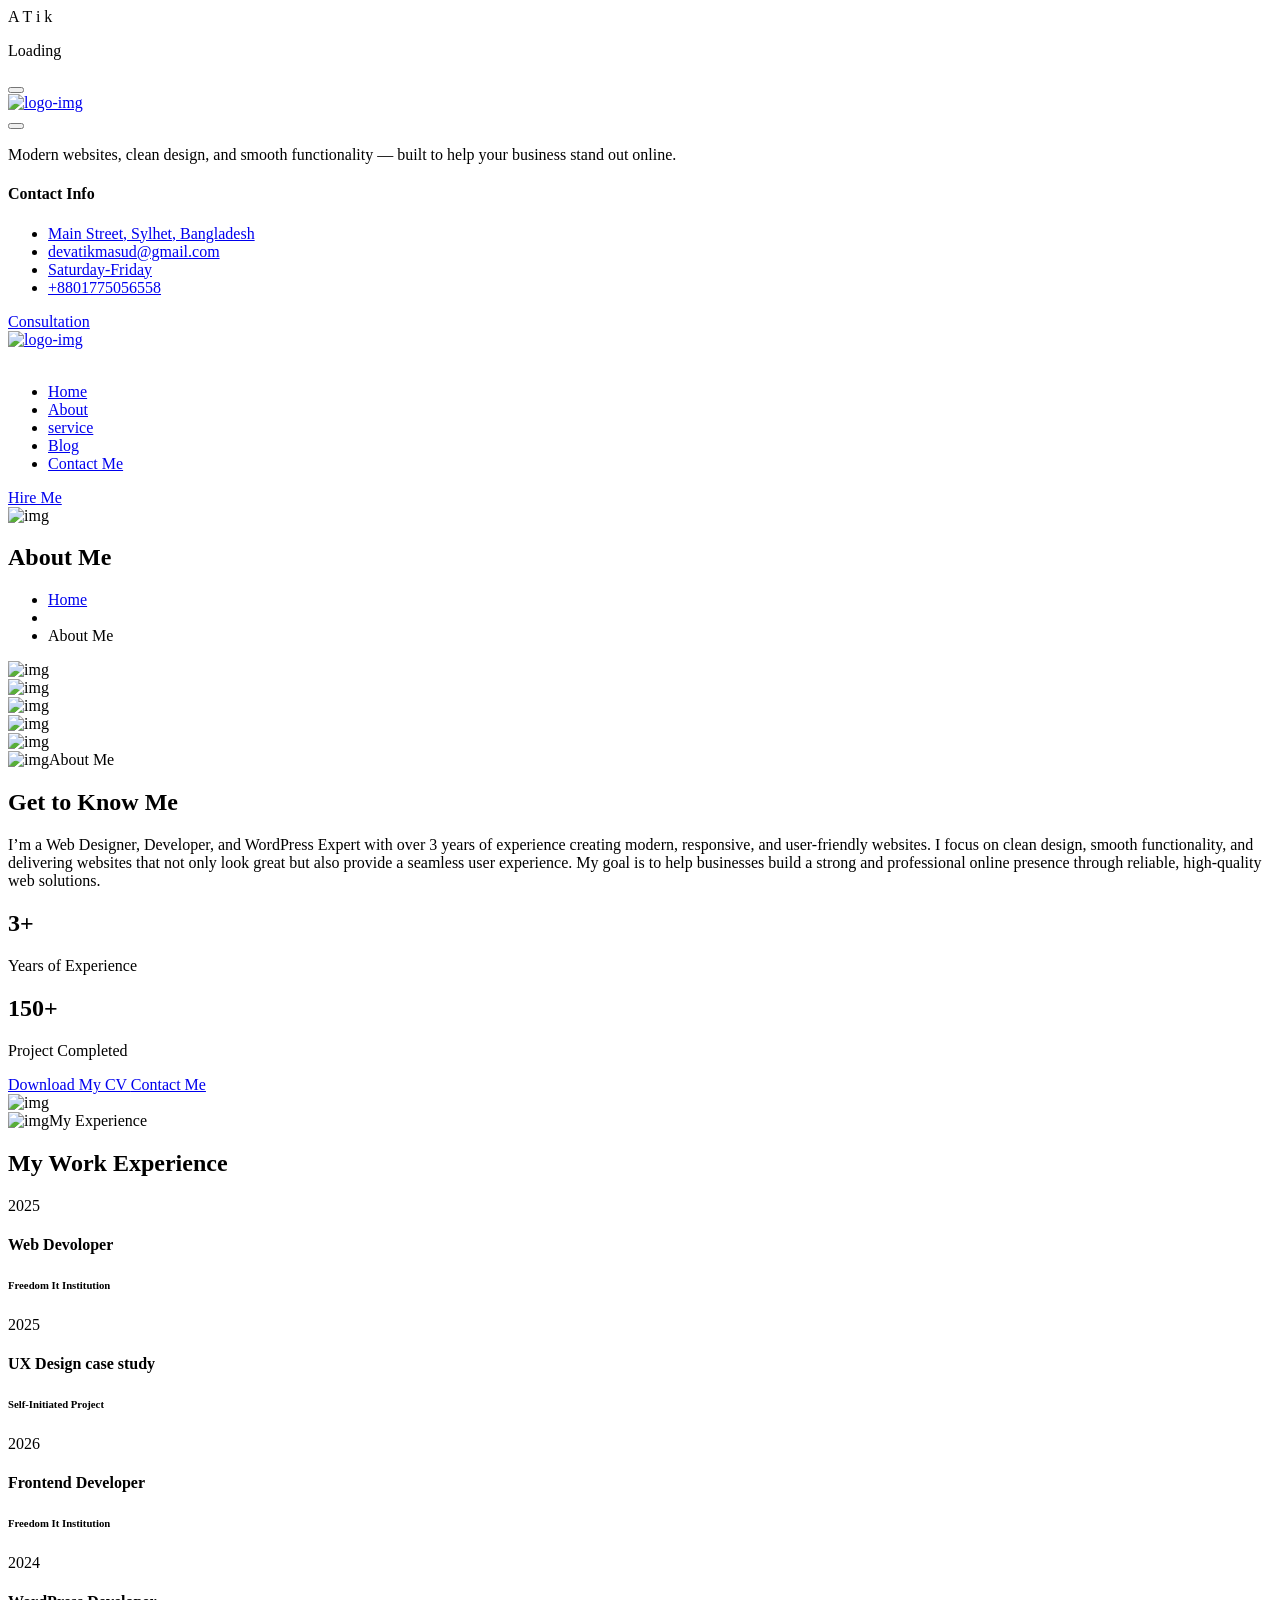
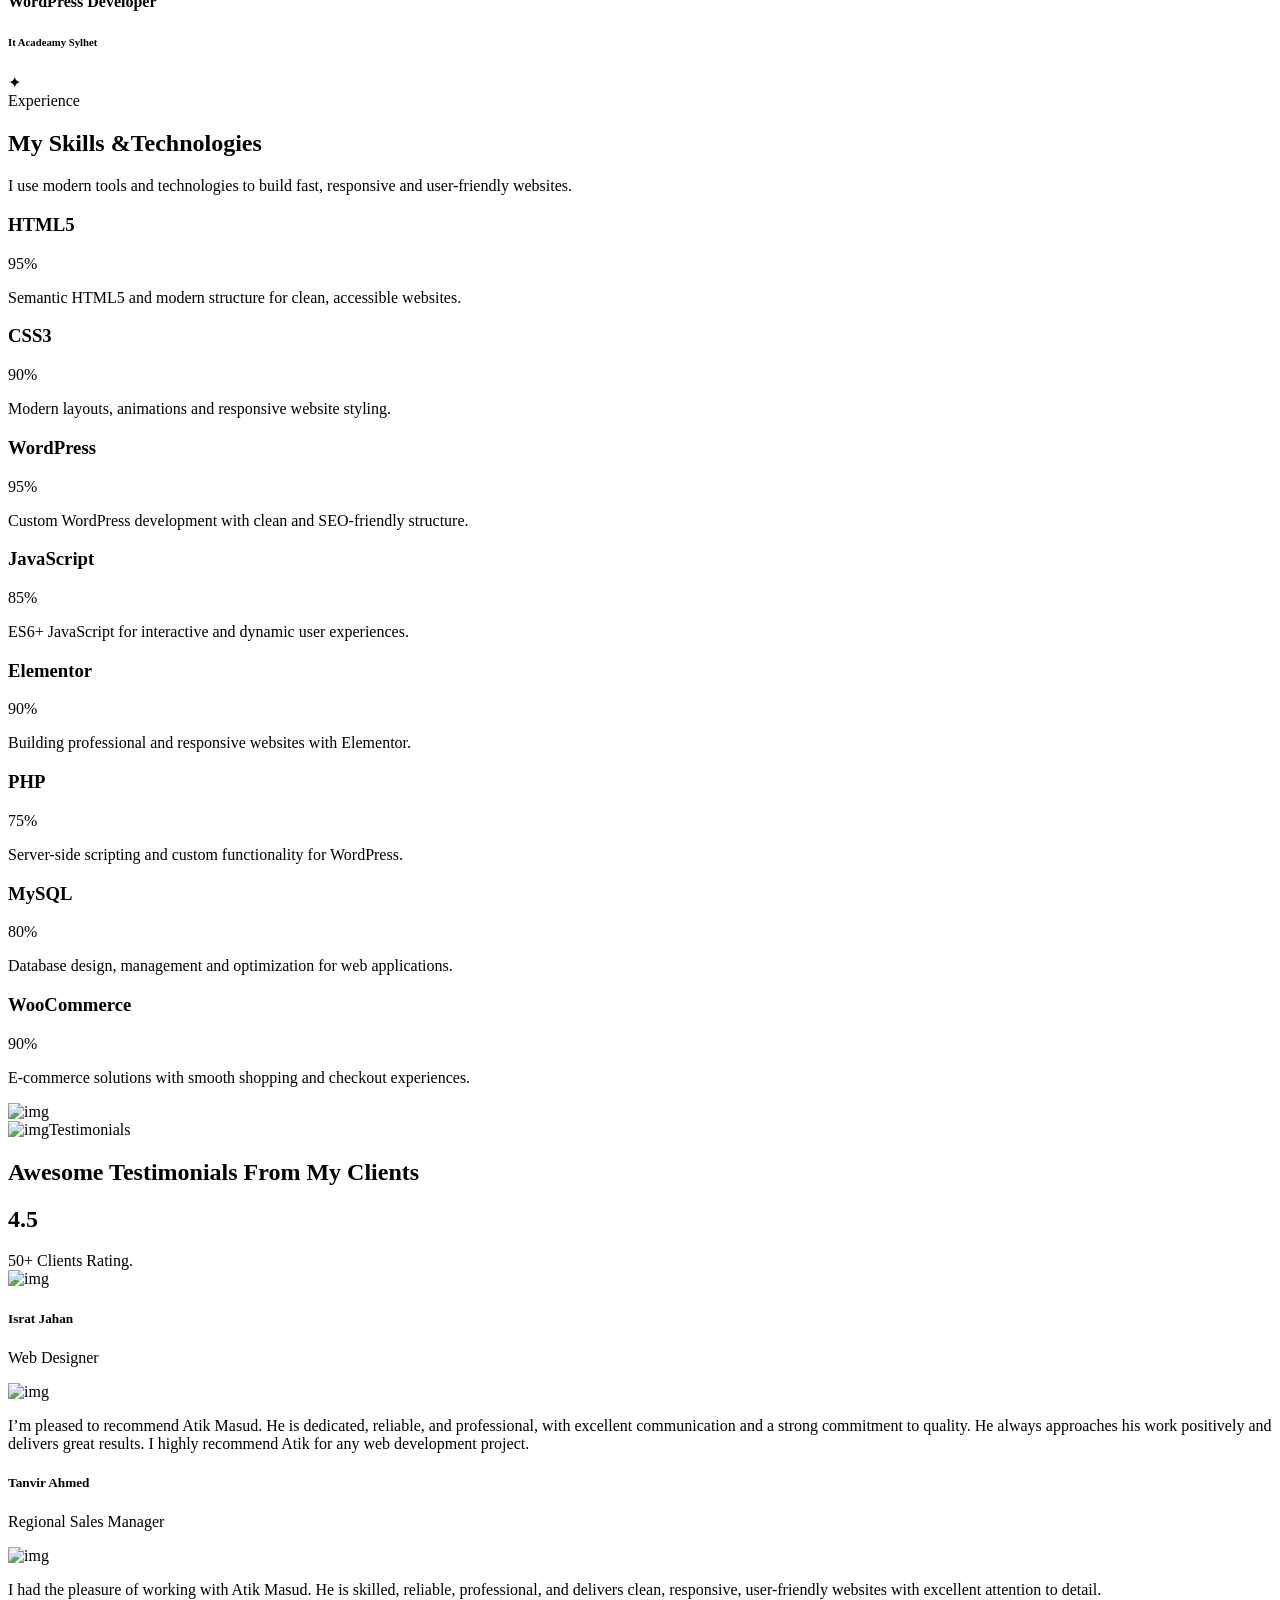
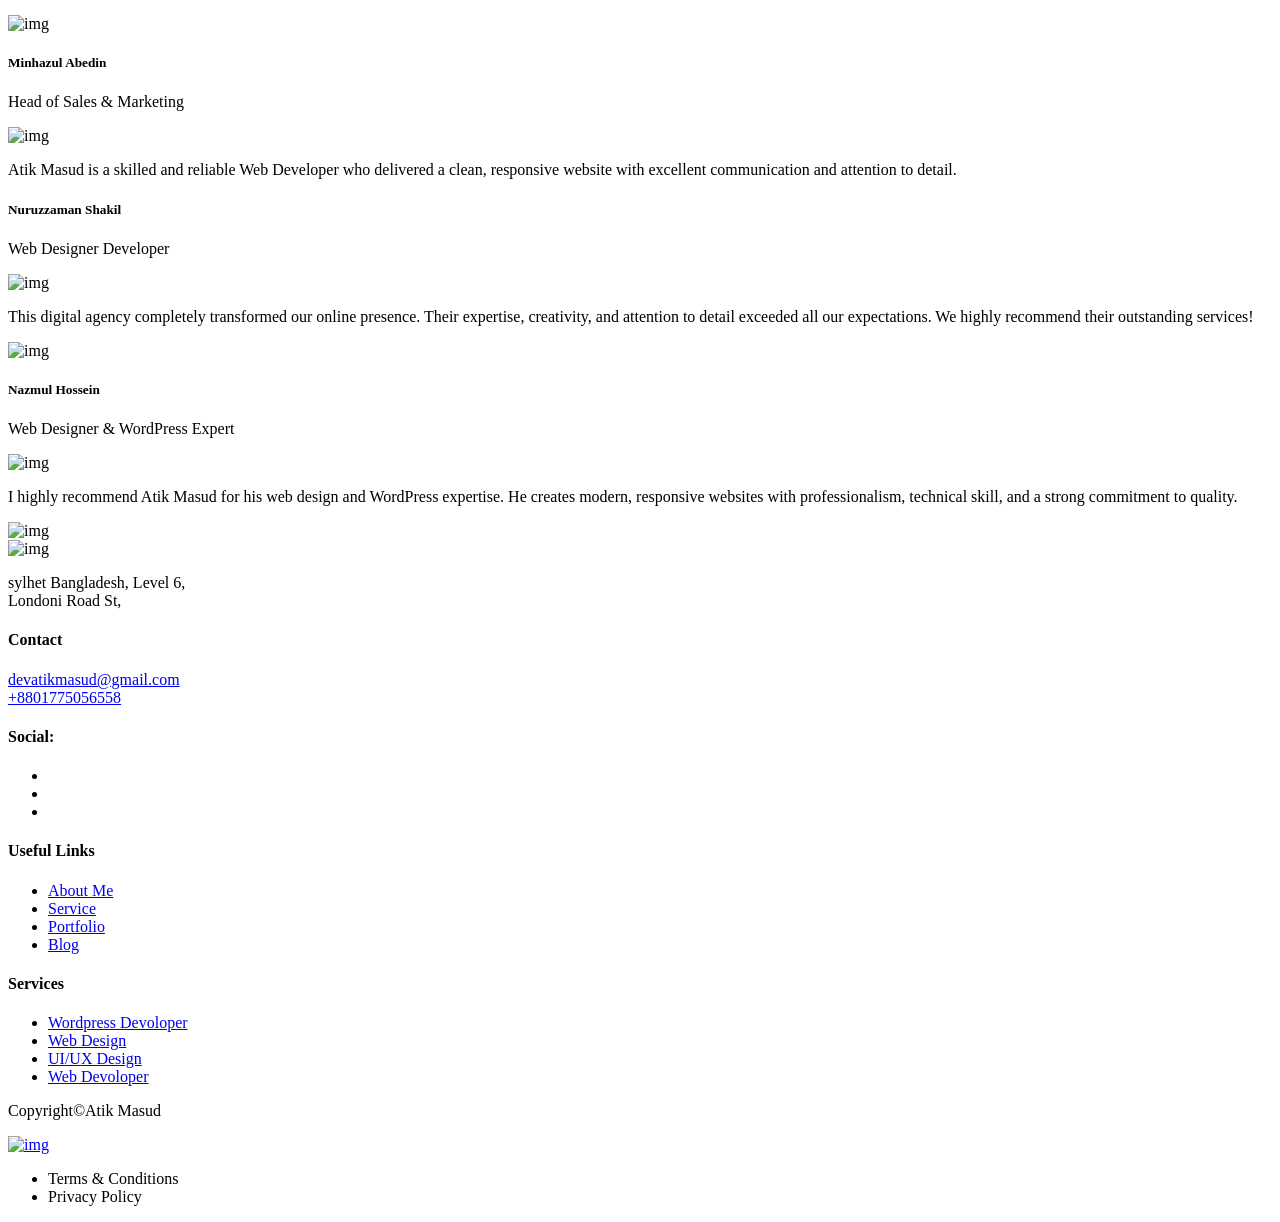
==== about.html @ 66c7ee4a "Add files via upload" ====
<!DOCTYPE html>
<html lang="en">
<head>
    <meta charset="UTF-8">
    <meta http-equiv="X-UA-Compatible" content="IE=edge">
    <meta name="viewport" content="width=device-width, initial-scale=1">
    <meta name="author" content="Pixel-plus">
    <meta name="description" content="Xiomi - Portfolio HTML Template">
    <title>Atik Masud - Portfolio </title>
    <!--<< Favcion >>-->
    <link rel="shortcut icon" href="assets/img/favicon.svg">
    <!--<< Bootstrap min.css >>-->
    <link rel="stylesheet" href="assets/css/bootstrap.min.css">
    <!--<< All Min Css >>-->
    <link rel="stylesheet" href="assets/css/all.min.css">
    <!--<< Animate.css >>-->
    <link rel="stylesheet" href="assets/css/animate.css">
    <!--<< Magnific Popup.css >>-->
    <link rel="stylesheet" href="assets/css/magnific-popup.css">
    <!--<< MeanMenu.css >>-->
    <link rel="stylesheet" href="assets/css/meanmenu.css">
    <!--<< Swiper Bundle.css >>-->
    <link rel="stylesheet" href="assets/css/swiper-bundle.min.css">
    <!--<< Nice Select.css >>-->
    <link rel="stylesheet" href="assets/css/nice-select.css">
    <!--<< Color.css >>-->
    <link rel="stylesheet" href="assets/css/color.css">
    <!--<< Main.css >>-->
    <link rel="stylesheet" href="assets/css/main.css">
</head>

<body class="body-color">

    <!-- Preloader Start -->
    <div id="preloader" class="preloader">
        <div class="animation-preloader">
            <div class="spinner">
            </div>
            <div class="txt-loading">
                <span data-text-preloader="A" class="letters-loading">
                    A
                </span>
                <span data-text-preloader="T" class="letters-loading">
                    T
                </span>
                <span data-text-preloader="i" class="letters-loading">
                    i
                </span>
                <span data-text-preloader="k" class="letters-loading">
                    k
                </span>
            </div>
            <p class="text-center">Loading</p>
        </div>
        <div class="loader">
            <div class="row">
                <div class="col-3 loader-section section-left">
                    <div class="bg"></div>
                </div>
                <div class="col-3 loader-section section-left">
                    <div class="bg"></div>
                </div>
                <div class="col-3 loader-section section-right">
                    <div class="bg"></div>
                </div>
                <div class="col-3 loader-section section-right">
                    <div class="bg"></div>
                </div>
            </div>
        </div>
    </div>

    <!-- Back To Top Start -->
    <button id="back-top" class="back-to-top">
        <i class="fa-regular fa-arrow-up"></i>
    </button>

    <!--<< Mouse Cursor Start >>-->
    <div class="mouse-cursor cursor-outer"></div>
    <div class="mouse-cursor cursor-inner"></div>

     <!-- Offcanvas Area Start -->
    <div class="fix-area">
        <div class="offcanvas__info">
            <div class="offcanvas__wrapper">
                <div class="offcanvas__content">
                    <div class="offcanvas__top mb-5 d-flex justify-content-between align-items-center">
                        <div class="offcanvas__logo">
                            <a href="index.html">
                                <img src="assets/img/logo/Logo-black.svg" alt="logo-img">
                            </a>
                        </div>
                        <div class="offcanvas__close">
                            <button>
                                <i class="fas fa-times"></i>
                            </button>
                        </div>
                    </div>
                    <p class="text d-none d-xl-block">
                     Modern websites, clean design, and smooth functionality — built to help your business stand out online.
                    </p>
                    <div class="mobile-menu fix mb-3"></div>
                    <div class="offcanvas__contact">
                        <h4>Contact Info</h4>
                        <ul>
                            <li class="d-flex align-items-center">
                                <div class="offcanvas__contact-icon">
                                    <i class="fal fa-map-marker-alt"></i>
                                </div>
                                <div class="offcanvas__contact-text">
                                    <a target="_blank" href="#">Main Street, Sylhet, Bangladesh</a>
                                </div>
                            </li>
                            <li class="d-flex align-items-center">
                                <div class="offcanvas__contact-icon mr-15">
                                    <i class="fal fa-envelope"></i>
                                </div>
                                <div class="offcanvas__contact-text">
                                    <a href="devatikmasud@gmail.com<"><span
                                            class="devatikmasud@gmail.com<">devatikmasud@gmail.com</span></a>
                                </div>
                            </li>
                            <li class="d-flex align-items-center">
                                <div class="offcanvas__contact-icon mr-15">
                                    <i class="fal fa-clock"></i>
                                </div>
                                <div class="offcanvas__contact-text">
                                    <a target="_blank" href="#">Saturday-Friday</a>
                                </div>
                            </li>
                            <li class="d-flex align-items-center">
                                <div class="offcanvas__contact-icon mr-15">
                                    <i class="far fa-phone"></i>
                                </div>
                                <div class="offcanvas__contact-text">
                                    <a href="tel:+8801775056558">+8801775056558</a>
                                </div>
                            </li>
                        </ul>
                        <div class="header-button mt-4 text-center">
                            <a href="contact.html" class="theme-btn">
                                Consultation <i class="fa-solid fa-arrow-right"></i>
                            </a>
                        </div>
                        <div class="social-icon d-flex align-items-center">
                            <a href="#"><i class="fab fa-facebook-f"></i></a>
                            <a href="#"><i class="fab fa-twitter"></i></a>
                            <a href="#"><i class="fab fa-youtube"></i></a>
                            <a href="#"><i class="fab fa-linkedin-in"></i></a>
                        </div>
                    </div>
                </div>
            </div>
        </div>
    </div>
    <div class="offcanvas__overlay"></div>

    <!-- Header Section Start -->
    <header class="header-1" id="header-sticky">
        <div class="container-fluid">
            <div class="mega-menu-wrapper">
                <div class="header-main">
                    <div class="logo">
                        <a href="index.html" class="header-logo">
                            <img src="assets/img/logo/Logo-black.svg" alt="logo-img">
                        </a>
                        <div class="logo-2">
                            <a href="index.html">
                                <img src="assets/img/logo/Logo-black.svg" alt="">
                            </a>
                        </div>
                    </div>
                    <div class="mean__menu-wrapper">
                        <div class="main-menu">
                            <nav id="mobile-menu">
                                <ul>
                                    <li class="has-dropdown active">
                                        <a href="index.html" class="border-none"> Home
                                       </a>   
                                    </li>
                                    <li>
                                        <a href="about.html">About</a>
                                    </li>
                                    <li class="has-dropdown">
                                        <a href="service.html">
                                            service
                                        </a>
                                    </li>
                                    <li>
                                        <a href="news.html">
                                            Blog
                                        </a>
                                    </li>
                                    <li>
                                        <a href="contact.html">Contact Me</a>
                                    </li>
                                </ul>
                            </nav>
                        </div>
                    </div>
                    <div class="header-right d-flex justify-content-end align-items-center">
                        <a href="contact.html" class="theme-btn"> Hire Me
                            <i class="fa-sharp fa-regular fa-arrow-right"></i>
                        </a>
                        <div class="header__hamburger d-xl-none my-auto">
                            <div class="sidebar__toggle">
                                <i class="fas fa-bars"></i>
                            </div>
                        </div>
                    </div>
                </div>
            </div>
        </div>
    </header>

    <!-- Breadcrumb-Section Start -->
    <section class="breadcrumb-wrapper fix bg-cover" style="background-image: url(assets/img/breadcrumb/bg.jp);">
        <div class="star-shape float-bob-x">
            <img src="assets/img/shape/star.png" alt="img">
        </div>
        <div class="container">
            <div class="row">
                <div class="page-heading">
                    <h2>About Me</h2>
                    <ul class="breadcrumb-list">
                        <li>
                            <a href="index.html">Home</a>
                        </li>
                        <li><i class="fa-solid fa-angle-right"></i></li>
                        <li class="active">About Me</li>
                    </ul>
                </div>
            </div>
        </div>
    </section>

   <!-- About Section Start  -->

    <section class="about-section about-2 section-padding pb-0 section-bg fix">
        <div class="star-shape float-bob-x">
            <img src="assets/img/shape/star-4.png" alt="img">
        </div>
        <div class="star-down-shape float-bob-y">
            <img src="assets/img/shape/star-5.png" alt="img">
        </div>
        <div class="container">
            <div class="about-wrapper-2">
                <div class="row g-4">
                    <div class="col-lg-6 order-2 order-lg-1">
                        <div class="about-images">
                            <img src="assets/img/about/man.png" alt="img" class="wow img-custom-anim-left"
                                data-wow-delay=".2s">
                            <div class="bg-shape">
                                <img src="assets/img/about/bg-shape-2.png" alt="img">
                            </div>
                            <div class="video">
                                <a href="#" class="video-btn video-popup">
                                    <i class="fa-solid fa-arrow-right"></i>
                                </a>
                                <div class="circle-image">
                                    <img src="assets/img/about/circle.png" alt="img">
                                </div>
                            </div>
                        </div>
                    </div>
                    <div class="col-lg-6 order-1 order-lg-2">
                        <div class="about-content">
                            <div class="section-title">
                                <span class="style-2 wow fadeInUp"><img src="assets/img/shape/star-2.png"
                                        alt="img">About Me</span>
                                <h2 class="wow fadeInUp" data-wow-delay=".2s">Get to Know Me</h2>
                                <p class="wow fadeInUp" data-wow-delay=".3s">I’m a Web Designer, Developer, and WordPress Expert with over 3 years of experience creating modern, responsive, and user-friendly websites. I focus on clean design, smooth functionality, and delivering websites that not only look great but also provide a seamless user experience. My goal is to help businesses build a strong and professional online presence through reliable, high-quality web solutions.</p>
                            </div>
                            <div class="client-reviews">
                                <div class="cr-item wow fadeInUp" data-wow-delay=".3s">
                                    <h2><span class="count">3</span>+</h2>
                                    <p>Years of Experience</p>
                                </div>
                                <div class="cr-item wow fadeInUp" data-wow-delay=".6s">
                                    <h2><span class="count">150</span>+</h2>
                                    <p>Project Completed</p>
                                </div>
                            </div>
                            <div class="about-button">
                                <a href="assets/cv/Atik Masud Resume.pdf" class="theme-btn wow fadeInUp" data-wow-delay=".3s">Download My CV 
                                    <i class="fa-solid fa-arrow-right"></i>
                                </a>
                                <a href="contact.html" class="theme-btn style-2 wow fadeInUp"
                                    data-wow-delay=".6s">Contact Me
                                    <i class="fa-solid fa-arrow-right"></i>
                                </a>
                            </div>
                        </div>
                    </div>
                </div>
            </div>
        </div>
    </section>
    
    <!-- Experience Section Start -->
    <section class="experience-section section-padding section-bg-2 fix">
        <div class="random-shape float-bob-x">
            <img src="assets/img/shape/random-shape.png" alt="img">
        </div>
        <div class="container">
            <div class="section-title  text-center">
                <span class="wow fadeInUp"><img src="assets/img/shape/star-2.png" alt="img">My Experience</span>
                <h2 class="wow fadeInUp" data-wow-delay=".2s">My Work Experience</h2>
            </div>
            <div class="experience-wrapper">
                <div class="experience-items wow fadeInUp" data-wow-delay=".2s">
                    <span>2025</span>
                    <h4>Web Devoloper</h4>
                    <h6>Freedom It Institution</h6>
                </div>
                <div class="experience-items wow fadeInUp" data-wow-delay=".4s">
                    <span>2025</span>
                    <h4>UX Design case study</h4>
                    <h6>Self-Initiated Project</h6>
                </div>
                <div class="experience-items wow fadeInUp" data-wow-delay=".6s">
                    <span>2026</span>
                    <h4>Frontend Developer</h4>
                    <h6>Freedom It Institution</h6>
                </div>
                <div class="experience-items wow fadeInUp" data-wow-delay=".8s">
                    <span>2024</span>
                   <h4>WordPress Developer</h4>
                    <h6>It Acadeamy Sylhet</h6>
            </div>
        </div>
        <!-- SKILLS & TECHNOLOGIES SECTION  start -->

<section class="skills-section" id="skills">
    <div class="skills-decoration skills-star">
        ✦
    </div>
    <div class="skills-dots">
        
    </div>
    <div class="container">
        <div class="skills-heading text-center">
            <span class="skills-badge">
                <i class="fa-solid fa-sparkles"></i>
                Experience
            </span>
            <h2>
                My Skills &<span>Technologies</span>
            </h2>
            <p>
                I use modern tools and technologies to build fast,
                responsive and user-friendly websites.
            </p>
            <div class="skills-divider">
                <span></span>
                <i></i>
                <span></span>
            </div>
        </div>
        <div class="row g-4 skills-grid">
            <div class="col-12 col-md-6 col-xl-3">
                <div class="skill-card">
                    <div class="skill-card-top">
                        <div class="skill-icon html-icon">
                            <i class="fa-brands fa-html5"></i>
                        </div>
                        <div class="skill-name">
                            <h3>HTML5</h3>
                            <span>95%</span>
                        </div>
                    </div>
                    <div class="skill-progress">
                        <div
                            class="skill-progress-bar"
                            data-progress="95">
                        </div>
                    </div>
                    <p>
                        Semantic HTML5 and modern structure
                        for clean, accessible websites.
                    </p>
                </div>
            </div>
            <div class="col-12 col-md-6 col-xl-3">
                <div class="skill-card">
                    <div class="skill-card-top">
                      <div class="skill-icon css-icon">
                            <i class="fa-brands fa-css3-alt"></i>
                        </div>
                        <div class="skill-name">
                            <h3>CSS3</h3>
                            <span>90%</span>
                        </div>
                    </div>
                    <div class="skill-progress">
                        <div
                            class="skill-progress-bar"
                            data-progress="90">
                        </div>
                    </div>
                    <p>
                        Modern layouts, animations and
                        responsive website styling.
                   </p>
                </div>
            </div>
            <div class="col-12 col-md-6 col-xl-3">
                <div class="skill-card">
                    <div class="skill-card-top">
                        <div class="skill-icon wordpress-icon">
                            <i class="fa-brands fa-wordpress"></i>
                        </div>
                        <div class="skill-name">
                            <h3>WordPress</h3>
                            <span>95%</span>
                        </div>

                    </div>
                    <div class="skill-progress">
                        <div
                            class="skill-progress-bar"
                            data-progress="95">
                        </div>
                    </div>
                    <p>
                        Custom WordPress development with
                        clean and SEO-friendly structure.
                    </p>
                </div>
            </div>
            <div class="col-12 col-md-6 col-xl-3">
                <div class="skill-card">
                    <div class="skill-card-top">
                        <div class="skill-icon js-icon">
                            <i class="fa-brands fa-js"></i>
                        </div>
                        <div class="skill-name">
                            <h3>JavaScript</h3>
                            <span>85%</span>
                        </div>
                    </div>
                    <div class="skill-progress">
                        <div
                            class="skill-progress-bar"
                            data-progress="85">
                        </div>
                    </div>
                    <p>
                        ES6+ JavaScript for interactive
                        and dynamic user experiences.
                    </p>
                </div>
            </div>
            <div class="col-12 col-md-6 col-xl-3">
                <div class="skill-card">
                    <div class="skill-card-top">
                        <div class="skill-icon elementor-icon">
                            <i class="fa-solid fa-layer-group"></i>
                        </div>

                        <div class="skill-name">
                            <h3>Elementor</h3>
                            <span>90%</span>
                        </div>
                    </div>
                    <div class="skill-progress">
                        <div
                            class="skill-progress-bar"
                            data-progress="90">
                        </div>
                    </div>
                    <p>
                        Building professional and responsive
                        websites with Elementor.
                    </p>
                </div>
            </div>
            <div class="col-12 col-md-6 col-xl-3">
                <div class="skill-card">
                    <div class="skill-card-top">

                        <div class="skill-icon php-icon">
                            <i class="fa-brands fa-php"></i>
                        </div>
                        <div class="skill-name">
                            <h3>PHP</h3>
                            <span>75%</span>
                        </div>
                    </div>
                    <div class="skill-progress">
                        <div
                            class="skill-progress-bar"
                            data-progress="75">
                        </div>
                    </div>
                    <p>
                        Server-side scripting and custom
                        functionality for WordPress.
                    </p>
                </div>
            </div>
            <div class="col-12 col-md-6 col-xl-3">
                <div class="skill-card">
                    <div class="skill-card-top">
                        <div class="skill-icon mysql-icon">
                            <i class="fa-solid fa-database"></i>
                        </div>
                        <div class="skill-name">
                            <h3>MySQL</h3>
                            <span>80%</span>
                     </div>
                    </div>
                    <div class="skill-progress">
                        <div
                            class="skill-progress-bar"
                            data-progress="80">
                        </div>
                    </div>
                    <p>
                        Database design, management and
                        optimization for web applications.
                    </p>
                </div>
            </div>
            <div class="col-12 col-md-6 col-xl-3">
                <div class="skill-card">
                    <div class="skill-card-top">
                        <div class="skill-icon woo-icon">
                            <i class="fa-solid fa-cart-shopping"></i>
                        </div>
                        <div class="skill-name">
                            <h3>WooCommerce</h3>
                            <span>90%</span>
                        </div>

                    </div>
                    <div class="skill-progress">
                        <div
                            class="skill-progress-bar"
                            data-progress="90">
                        </div>
                    </div>

                 <p>
                     E-commerce solutions with smooth
                     shopping and checkout experiences.
                </p>
              </div>
            </div>
        </div>
    </section>

   <!-- Testimonials Section Start -->
    <section class="testimonials-section testimonials-1 section-padding section-bg-2 fix">
        <div class="random-shape float-bob-x">
            <img src="assets/img/shape/random-shape.png" alt="img">
        </div>
        <div class="container">
            <div class="row g-4">
                <div class="col-lg-6">
                    <div class="section-title">
                        <span class="wow fadeInUp"><img src="assets/img/shape/star-2.png" alt="img">Testimonials</span>
                        <h2 class="wow fadeInUp" data-wow-delay=".2s"> Awesome Testimonials From My Clients</h2>
                    </div>
                    <div class="reviews wow fadeInUp" data-wow-delay=".4s">
                        <h2 class="count">4.5</h2>
                        <div class="item">
                            <span>50+ Clients Rating.</span>
                            <div class="star">
                                <i class="fa-solid fa-star"></i>
                                <i class="fa-solid fa-star"></i>
                                <i class="fa-solid fa-star"></i>
                                <i class="fa-solid fa-star"></i>
                                <i class="fa-solid fa-star"></i>
                            </div>
                        </div>
                    </div>
                </div>
                <div class="col-lg-6">
                    <div class="testimonials-wrapper">
                        <div class="swiper testimonial-slider">
                            <div class="swiper-wrapper">
                                <div class="swiper-slide">
                                    <div class="testimonial-box-items">
                                        <div class="client-info">
                                            <img src="assets/img/testimonials/1.jpg" alt="img">
                                            <div class="client-content">
                                                <h5>Israt Jahan</h5>
                                                <p>Web Designer </p>
                                            </div>
                                        </div>
                                        <div class="testi-content">
                                            <div class="icon">
                                                <img src="assets/img/icon/42.svg" alt="img">
                                            </div>
                                            <p>
                                            I’m pleased to recommend Atik Masud. He is dedicated, reliable, and professional, with excellent communication and a strong commitment to quality. He always approaches his work positively and delivers great results. I highly recommend Atik for any web development project.                                            </p>
                                        </div>
                                    </div>
                                </div>
                                <div class="swiper-slide">
                                    <div class="testimonial-box-items">
                                        <div class="client-info">
                                            <div class="client-content">
                                                <h5> Tanvir Ahmed</h5>
                                                <p>Regional Sales Manager</p>
                                            </div>
                                        </div>
                                        <div class="testi-content">
                                            <div class="icon">
                                                <img src="assets/img/icon/42.svg" alt="img">
                                            </div>
                                            <p>
                                                I had the pleasure of working with Atik Masud. He is skilled, reliable, professional, and delivers clean, responsive, user-friendly websites with excellent attention to detail.
                                            </p>
                                        </div>
                                    </div>
                                </div>

                                <div class="swiper-slide">
                                    <div class="testimonial-box-items">
                                        <div class="client-info">
                                            <img src="assets/img/testimonials/4.jpg" alt="img">
                                            <div class="client-content">
                                                <h5> Minhazul Abedin</h5>
                                                <p>Head of Sales & Marketing</p>
                                            </div>
                                        </div>
                                        <div class="testi-content">
                                            <div class="icon">
                                                <img src="assets/img/icon/42.svg" alt="img">
                                            </div>
                                            <p>
                                                Atik Masud is a skilled and reliable Web Developer who delivered a clean, responsive website with excellent communication and attention to detail.
                                            </p>
                                        </div>
                                    </div>
                                </div>

                                <div class="swiper-slide">
                                    <div class="testimonial-box-items">
                                        <div class="client-info">
                                        
                                            <div class="client-content">
                                                <h5>Nuruzzaman Shakil</h5>
                                                <p>Web Designer Developer</p>
                                            </div>
                                        </div>
                                        <div class="testi-content">
                                            <div class="icon">
                                                <img src="assets/img/icon/42.svg" alt="img">
                                            </div>
                                            <p>
                                                This digital agency completely transformed our online presence. Their
                                                expertise, creativity, and attention to detail exceeded all our
                                                expectations. We highly recommend their outstanding services!
                                            </p>
                                        </div>
                                    </div>
                                </div>
                                <div class="swiper-slide">
                                    <div class="testimonial-box-items">
                                        <div class="client-info">
                                            <img src="assets/img/testimonials/1.png" alt="img">
                                            <div class="client-content">
                                                <h5>Nazmul Hossein</h5>
                                                <p>Web Designer & WordPress Expert </p>
                                            </div>
                                        </div>
                                        <div class="testi-content">
                                            <div class="icon">
                                                <img src="assets/img/icon/42.svg" alt="img">
                                            </div>
                                            <p>
                                                I highly recommend Atik Masud for his web design and WordPress expertise. He creates modern, responsive websites with professionalism, technical skill, and a strong commitment to quality.
                                            </p>
                                        </div>
                                    </div>
                                </div>
                            </div>
                        </div>
                        <div class="swiper-dot text-center">
                            <div class="dot"></div>
                        </div>
                    </div>
                </div>
            </div>
        </div>
    </section>
        <!-- Footer Section Start -->
    <footer class="footer-section footer-1 fix section-bg-2 fix">
        <div class="random-shape float-bob-y">
            <img src="assets/img/shape/random-shape.png" alt="img">
        </div>
        <div class="star-shape float-bob-x">
            <img src="assets/img/shape/star.png" alt="img">
        </div>
        <div class="container">
            <div class="footer-widget-wrapper">
                <div class="row g-0">
                    <div class="col-lg-6">
                        <div class="row">
                            <div class="col-md-6">
                                <div class="single-footer-widget">
                                    <div class="content">
                                      
                                        <p>sylhet Bangladesh, Level 6,<br>
                                            Londoni Road St,</p>
                                    </div>
                                </div>
                            </div>
                            <div class="col-md-6">
                                <div class="single-footer-widget">
                                    <div class="widget-head">
                                        <h4>Contact</h4>
                                    </div>
                                    <div class="content">
                                        <a href="devatikmasud@gmail.com">devatikmasud@gmail.com</a> <br>
                                        <a href="tel:+8801775056558">+8801775056558</a>
                                    </div>
                                </div>
                            </div>
                            <div class="col-12">
                                <div class="footer-social">
                                    <h4>Social: </h4>
                                    <ul class="socials-icon">
                                        <li><a href="#"><i class="fa-brands fa-facebook-f"></i></a></li>
                                        <li><a href="#"><i class="fa-brands fa-twitter"></i></a></li>
                                        <li><a href="https://www.linkedin.com/in/atik-masud-71274a409/">
                                            <i class="fa-brands fa-linkedin-in"></i></a></li>
                                    </ul>
                                </div>
                            </div>
                        </div>
                    </div>
                    <div class="col-lg-6">
                        <div class="row justify-content-between footer-right-margin">
                            <div class="col-lg-5 col-md-6">
                                <div class="single-footer-widget">
                                    <div class="widget-head">
                                        <h4>Useful Links</h4>
                                    </div>
                                    <ul class="list-items">
                                        <li><a href="about.html">About Me</a></li>
                                        <li><a href="service-details.html">Service</a></li>
                                        <li><a href="portfolio-details.html">Portfolio</a></li>
                                        <li><a href="news-details.html">Blog</a></li>
                                    </ul>
                                </div>
                            </div>
                            <div class="col-lg-5 col-md-6">
                                <div class="single-footer-widget">
                                    <div class="widget-head">
                                        <h4>Services</h4>
                                    </div>
                                    <ul class="list-items">
                                        <li><a href="service-details.html">Wordpress Devoloper</a></li>
                                        <li><a href="service-details.html">Web Design</a></li>
                                        <li><a href="service-details.html">UI/UX Design</a></li>
                                        <li><a href="service-details.html">Web Devoloper</a></li>
                                    </ul>
                                </div>
                            </div>
                        </div>
                    </div>
                </div>
            </div>
            <div class="footer-bottom">
                <div class="footer-bottom-wrapper">
                    <p>
                        Copyright©<span>Atik Masud</span>
                    </p>
                    <a href="index.html" class="footer-logo">
                        <img src="assets/img/logo/logo-white.svg" alt="img">
                    </a>
                    <ul class="footer-list">
                        <li>Terms & Conditions</li>
                        <li>Privacy Policy</li>
                    </ul>
                </div>
            </div>
        </div>
    </footer>
      
                            
    <!--<< All JS Plugins >>-->
    <script src="assets/js/jquery-3.7.1.min.js"></script>
    <!--<< Viewport Js >>-->
    <script src="assets/js/viewport.jquery.js"></script>
    <!--<< Bootstrap Js >>-->
    <script src="assets/js/bootstrap.bundle.min.js"></script>
    <!--<< Nice Select Js >>-->
    <script src="assets/js/jquery.nice-select.min.js"></script>
    <!--<< Waypoints Js >>-->
    <script src="assets/js/jquery.waypoints.js"></script>
    <!--<< Counterup Js >>-->
    <script src="assets/js/jquery.counterup.min.js"></script>
    <!--<< Swiper Slider Js >>-->
    <script src="assets/js/swiper-bundle.min.js"></script>
    <!--<< MeanMenu Js >>-->
    <script src="assets/js/jquery.meanmenu.min.js"></script>
    <!--<< Magnific Popup Js >>-->
    <script src="assets/js/jquery.magnific-popup.min.js"></script>
    <!--<< Wow Animation Js >>-->
    <script src="assets/js/wow.min.js"></script>
    <!--<< Typed Js >>-->
    <script src="assets/js/typed.min.js"></script>
    <!--<< Main.js >>-->
    <script src="assets/js/main.js"></script>
</body>

</html>
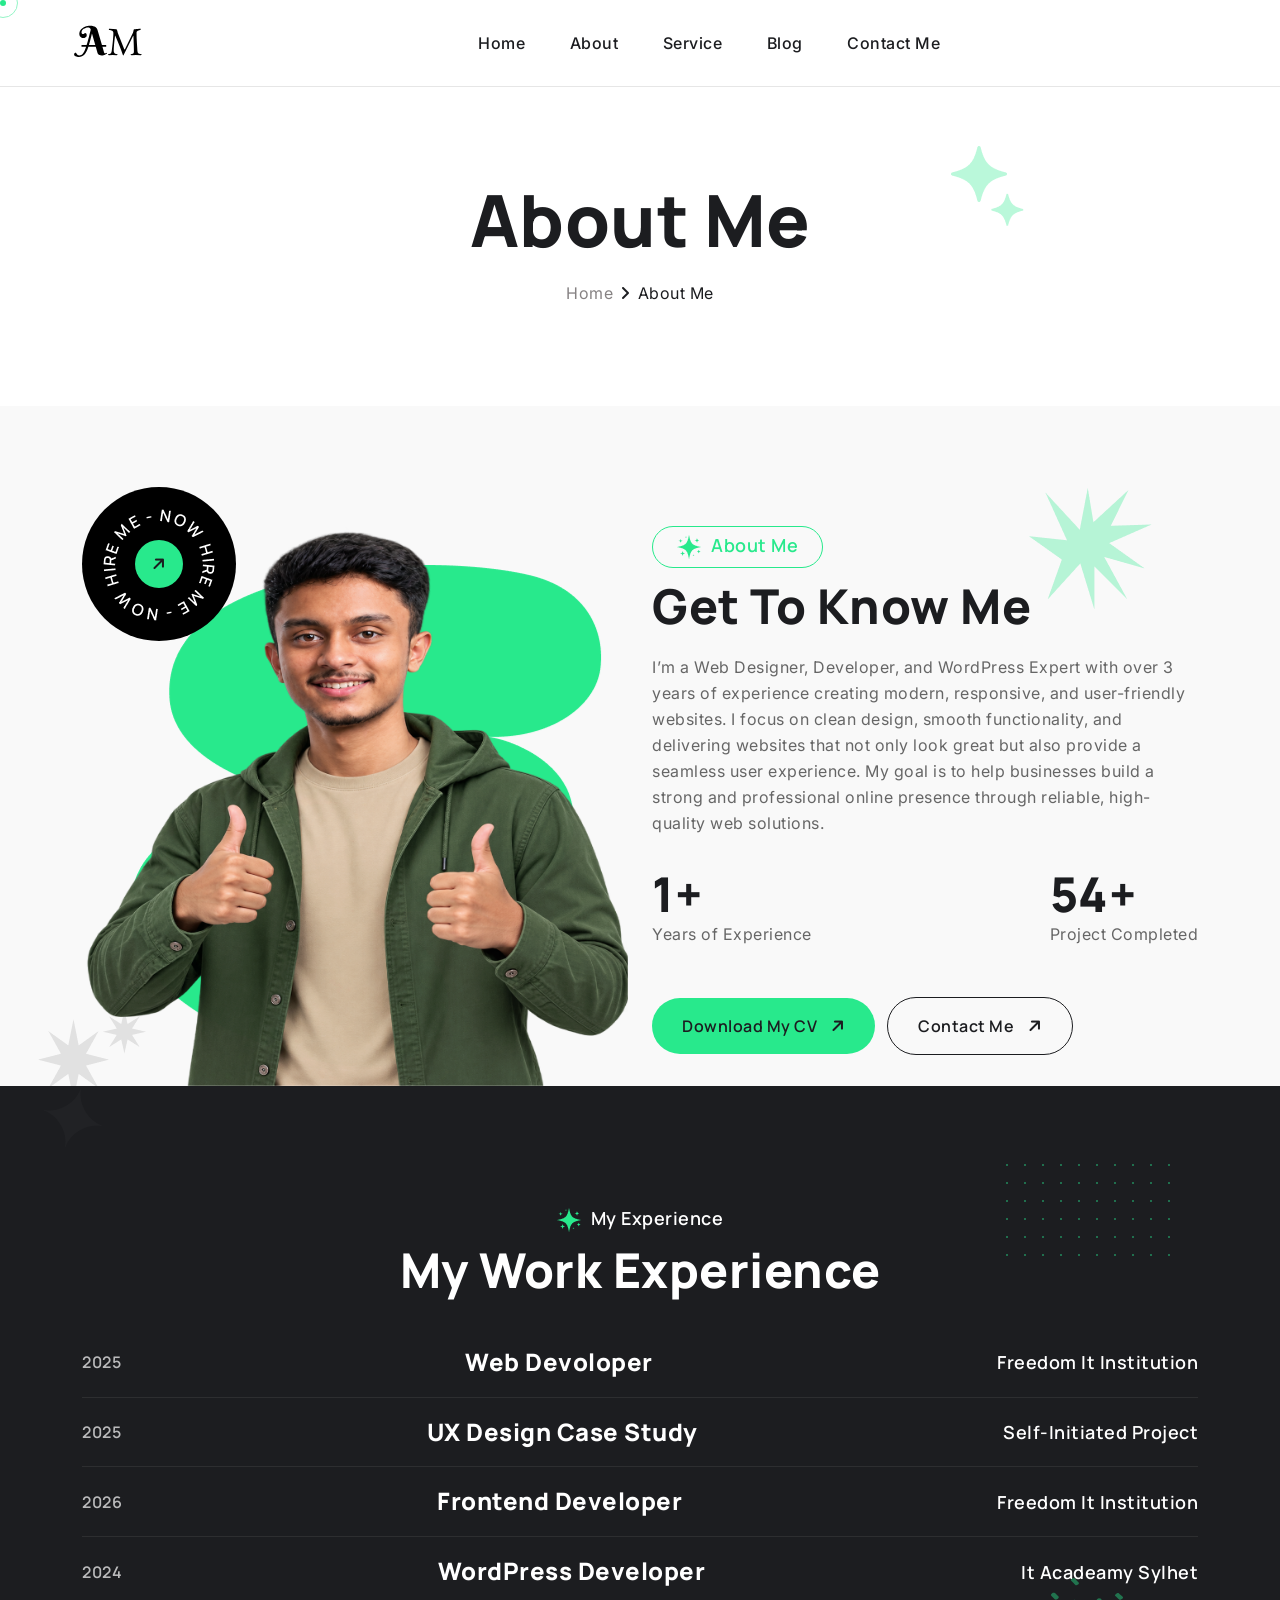
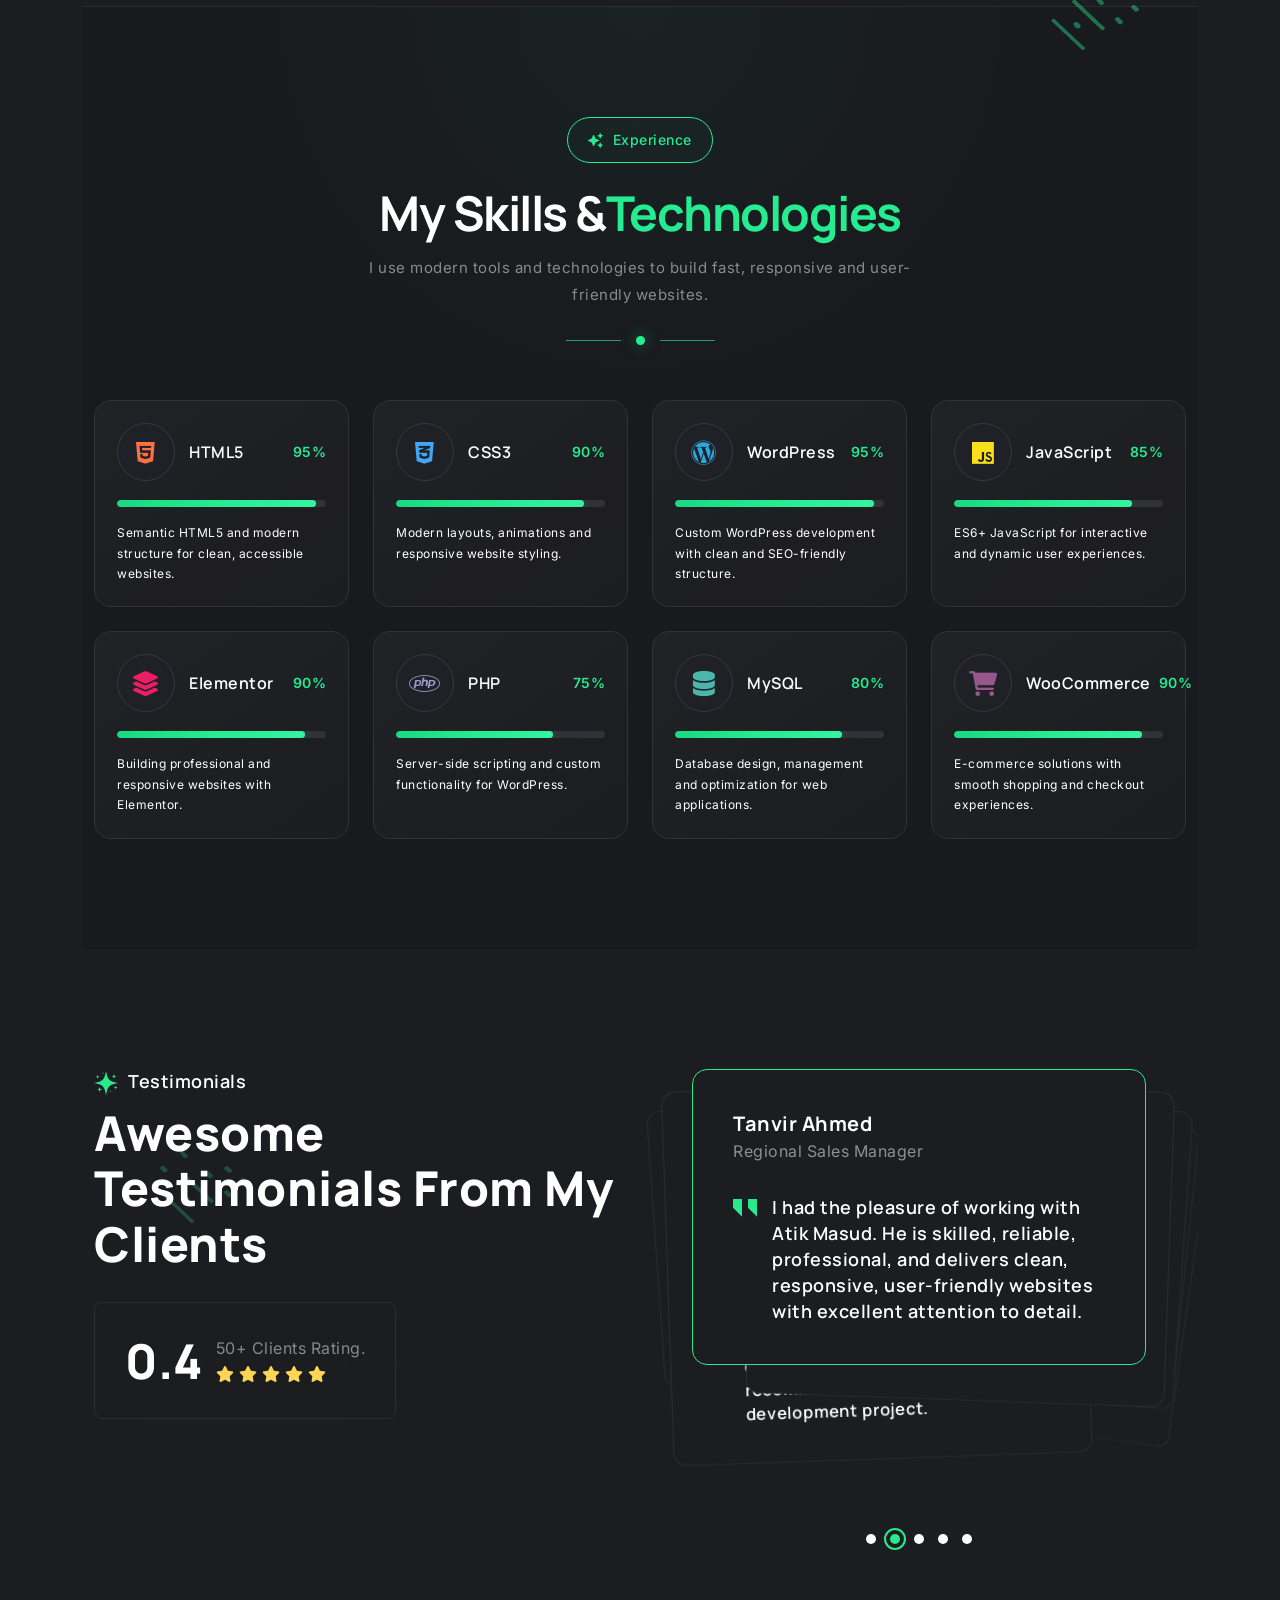
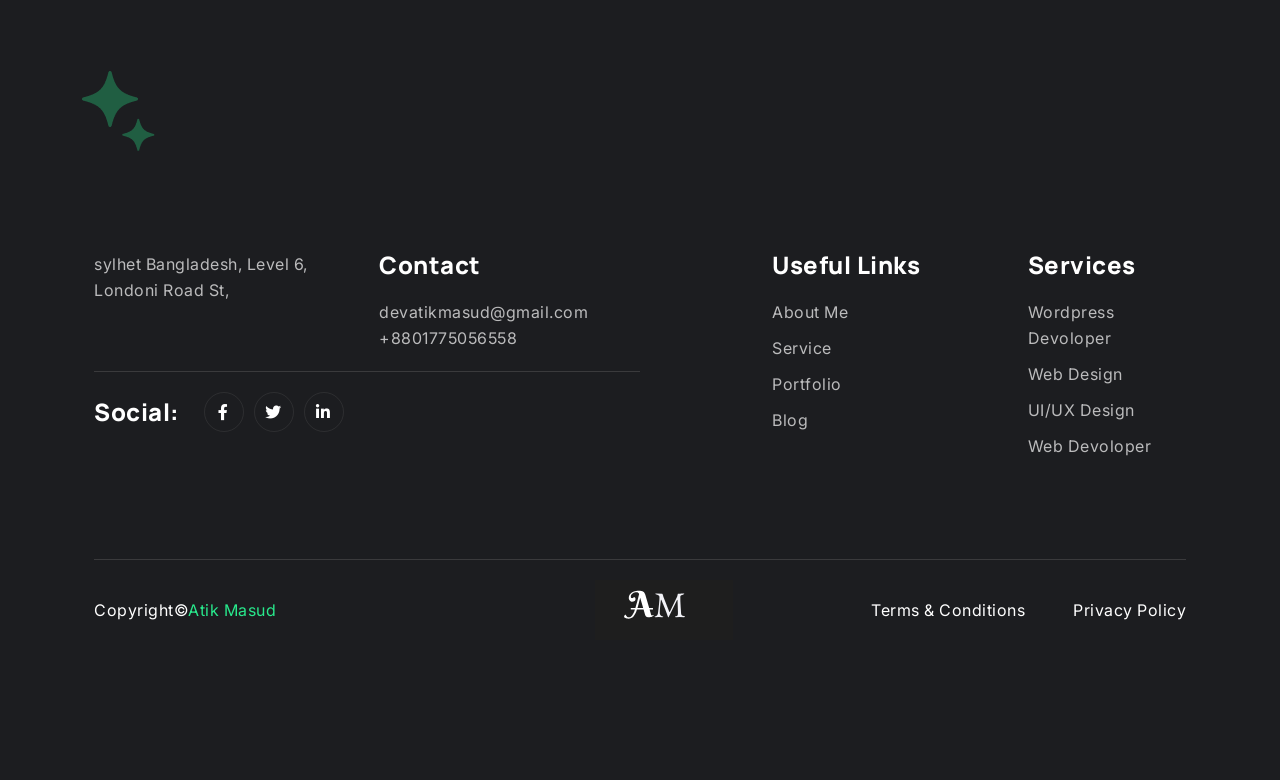
==== commit 6b038b50: "Update LinkedIn link in about.html" ====
--- a/about.html
+++ b/about.html
@@ -146,7 +146,7 @@
                             <a href="#"><i class="fab fa-facebook-f"></i></a>
                             <a href="#"><i class="fab fa-twitter"></i></a>
                             <a href="#"><i class="fab fa-youtube"></i></a>
-                            <a href="#"><i class="fab fa-linkedin-in"></i></a>
+                            <a href="https://www.linkedin.com/in/atik-masud-71274a409/"><i class="fab fa-linkedin-in"></i></a>
                         </div>
                     </div>
                 </div>
@@ -809,4 +809,4 @@
     <script src="assets/js/main.js"></script>
 </body>
 
-</html>+</html>
--- a/assets/css/main.css
+++ b/assets/css/main.css
@@ -0,0 +1,6944 @@
+/*
+website Name:potfollio
+Author: Atik Masud
+
+--------------------------------------------------------------
+[Table of Contents]
+--------------------------------------------------------------
+01. Variables & Mixins
+02. Typography
+03. Buttons
+04. About 
+05. Animation 
+06. Brand 
+07. Contact
+08. Cta
+09. Feature
+11. Footer
+12. Header
+13. Helping
+14. Hero
+15. Meanmenu
+16. News
+17. Preloader
+18. Pricing
+19. Section
+20. Service
+21. Team
+22. Testimonial
+--------------------------------------------------------------
+*/
+@import url("https://fonts.googleapis.com/css2?family=Inter:ital,opsz,wght@0,14..32,100..900;1,14..32,100..900&amp;display=swap");
+@import url("https://fonts.googleapis.com/css2?family=Manrope:wght@200..800&amp;display=swap");
+:root {
+  --body: #fff;
+  --black: #000;
+  --white: #fff;
+  --theme: #28E98C;
+  --header: #1C1D20;
+  --text: #666666;
+  --border: #273536;
+  --bg: #F9F9F9;
+  --bg-2: #1C1D20;
+  --border: 1.5px solid rgba(102, 102, 102, 0.24);
+  --border-2: 1.5px solid #28E98C;
+  --border-3: 1.5px solid rgba(102, 102, 102, 0.16);
+  --box-shadow: 0px 4px 25px 0px rgba(0, 0, 0, 0.06);
+}
+
+.theme-btn {
+  background: var(--theme);
+  color: var(--header);
+  display: inline-block;
+  vertical-align: middle;
+  font-size: 16px;
+  font-family: "Manrope", sans-serif;
+  font-weight: 600;
+  padding: 20px 30px;
+  border-radius: 100px;
+  text-transform: capitalize;
+  -webkit-transition: all 0.3s ease-in-out;
+  transition: all 0.3s ease-in-out;
+  position: relative;
+  z-index: 2;
+  line-height: 1;
+  overflow: hidden;
+}
+.theme-btn::before {
+  content: "";
+  position: absolute;
+  height: 100%;
+  bottom: 0;
+  left: 0;
+  width: 0;
+  background-color: var(--header);
+  z-index: -1;
+  transition: all 0.4s ease-out;
+  border-radius: inherit;
+}
+.theme-btn i, .theme-btn img {
+  margin-left: 10px;
+  transform: rotate(-45deg);
+  transition: all 0.4s ease-in-out;
+}
+.theme-btn:hover {
+  color: var(--white);
+}
+.theme-btn:hover::before {
+  width: 100%;
+}
+.theme-btn:hover i {
+  transform: rotate(0);
+}
+@media (max-width: 767px) {
+  .theme-btn {
+    padding: 20px 32px;
+  }
+}
+@media (max-width: 575px) {
+  .theme-btn {
+    padding: 18px 30px;
+    font-size: 14px;
+  }
+}
+.theme-btn.border-btn {
+  border: 1px solid var(--border);
+  background: transparent;
+  color: var(--white);
+}
+.theme-btn.border-btn::before, .theme-btn.border-btn::after {
+  background: var(--theme);
+}
+.theme-btn.border-btn img {
+  transition: all 0.4s ease-in-out;
+}
+.theme-btn.border-btn:hover img {
+  filter: grayscale(100%) brightness(300%);
+}
+.theme-btn.radius-btn {
+  border-radius: 60px;
+}
+.theme-btn.radius-btn:hover i, .theme-btn.radius-btn:hover img {
+  filter: grayscale(100%) brightness(300%);
+}
+
+/* --------------------------------------------
+    Fonts & Fonts Styles
+ ---------------------------------------------- */
+body {
+  font-family: "Inter", sans-serif;
+  font-size: 16px;
+  font-weight: 400;
+  line-height: 26px;
+  color: var(--text);
+  background-color: var(--white);
+  padding: 0;
+  margin: 0;
+  overflow-x: hidden;
+  letter-spacing: 0.5px;
+}
+
+ul {
+  padding: 0;
+  margin: 0;
+  list-style: none;
+}
+
+button {
+  border: none;
+  background-color: transparent;
+  padding: 0;
+}
+
+input:focus {
+  color: var(--text);
+  outline: none;
+}
+
+input {
+  color: var(--text);
+}
+
+h1,
+h2,
+h3,
+h4,
+h5,
+h6 {
+  font-family: "Manrope", sans-serif;
+  margin: 0px;
+  padding: 0;
+  color: var(--header);
+  text-transform: capitalize;
+  transition: all 0.4s ease-in-out;
+}
+
+h1 {
+  font-size: 100px;
+  font-weight: 800;
+  line-height: 108%;
+}
+@media (max-width: 1600px) {
+  h1 {
+    font-size: 90px;
+  }
+}
+@media (max-width: 991px) {
+  h1 {
+    font-size: 80px;
+  }
+}
+@media (max-width: 767px) {
+  h1 {
+    font-size: 70px;
+  }
+}
+@media (max-width: 575px) {
+  h1 {
+    font-size: 60px;
+  }
+}
+
+h2 {
+  font-size: 48px;
+  line-height: 116%;
+  font-weight: 800;
+}
+@media (max-width: 1199px) {
+  h2 {
+    font-size: 40px;
+  }
+}
+@media (max-width: 991px) {
+  h2 {
+    font-size: 35px;
+  }
+}
+@media (max-width: 767px) {
+  h2 {
+    font-size: 30px;
+  }
+}
+@media (max-width: 575px) {
+  h2 {
+    font-size: 30px;
+  }
+}
+
+h3 {
+  font-size: 32px;
+  font-weight: 800;
+  line-height: 132%;
+}
+@media (max-width: 575px) {
+  h3 {
+    font-size: 25px;
+  }
+}
+
+h4 {
+  font-size: 24px;
+  font-weight: 800;
+}
+@media (max-width: 1199px) {
+  h4 {
+    font-size: 20px;
+  }
+}
+
+h5 {
+  font-size: 20px;
+  font-weight: 700;
+  line-height: 140%;
+}
+
+h6 {
+  font-size: 18px;
+  font-weight: 600;
+  line-height: 145%;
+}
+
+a {
+  text-decoration: none;
+  outline: none !important;
+  cursor: pointer;
+  color: var(--header);
+  transition: all 0.4s ease-in-out;
+}
+
+p {
+  margin: 0px;
+  transition: all 0.4s ease-in-out;
+}
+
+span {
+  margin: 0px;
+  transition: all 0.4s ease-in-out;
+}
+
+/* =========================================
+   SKILLS SECTION
+========================================= */
+
+.skills-section {
+
+    padding: 110px 0;
+    background:
+        radial-gradient(
+            circle at 50% 0%,
+            rgba(37, 235, 145, 0.04),
+            transparent 35%
+        ),
+        #191a1e;
+    color: #ffffff;
+}
+
+
+/* =========================================
+   DECORATIONS
+========================================= */
+
+.skills-decoration {
+    position: absolute;
+    color: rgba(255, 255, 255, 0.025);
+    pointer-events: none;
+}
+
+.skills-star {
+    top: 20px;
+    left: 35px;
+    font-size: 90px;
+    transform: rotate(15deg);
+}
+.skills-dots {
+    position: absolute;
+    top: 70px;
+    right: 8%;
+    width: 180px;
+    height: 100px;
+    opacity: 0.4;
+    background-image: radial-gradient(
+        #25eb91 1px,
+        transparent 1px
+    );
+    background-size: 18px 18px;
+    pointer-events: none;
+}
+
+
+/* =========================================
+   SECTION HEADING
+========================================= */
+
+.skills-heading {
+    position: relative;
+    max-width: 720px;
+    margin: 0 auto 55px;
+}
+
+.skills-badge {
+    display: inline-flex;
+    align-items: center;
+    gap: 9px;
+    padding: 9px 20px;
+    border: 1px solid #25eb91;
+    border-radius: 50px;
+    color: #25eb91;
+    font-size: 14px;
+    font-weight: 500;
+    background: rgba(37, 235, 145, 0.02);
+}
+
+.skills-badge i {
+    font-size: 15px;
+}
+
+
+.skills-heading h2 {
+    margin: 22px 0 14px;
+     color: #ffffff;
+    line-height: 1.15;
+    font-weight: 700;
+    letter-spacing: -1.5px;
+}
+
+.skills-heading h2 span {
+    color: #25eb91;
+}
+.skills-heading p {
+    max-width: 600px;
+    margin: 0 auto;
+    color: #888a90;
+    font-size: 15px;
+    line-height: 1.8;
+}
+/* =========================================
+   DIVIDER
+========================================= */
+.skills-divider {
+    display: flex;
+    align-items: center;
+    justify-content: center;
+    gap: 15px;
+    margin-top: 28px;
+}
+.skills-divider span {
+    width: 55px;
+    height: 1px;
+    background: #25eb91;
+    opacity: 0.65;
+}
+.skills-divider i {
+    width: 9px;
+    height: 9px;
+    border-radius: 50%;
+    background: #25eb91;
+    box-shadow: 0 0 15px rgba(37, 235, 145, 0.5);
+}
+
+/* =========================================
+   SKILL CARD
+========================================= */
+.skill-card {
+    height: 100%;
+    padding: 22px;
+    border: 1px solid #303237;
+    border-radius: 17px;
+
+    background:
+        linear-gradient(
+            145deg,
+            rgba(255, 255, 255, 0.035),
+            rgba(255, 255, 255, 0.012)
+        );
+
+    transition:
+        transform 0.35s ease,
+        border-color 0.35s ease,
+        box-shadow 0.35s ease;
+}
+
+
+.skill-card:hover {
+    transform: translateY(-7px);
+    border-color: rgba(37, 235, 145, 0.55);
+    box-shadow:
+        0 15px 40px rgba(0, 0, 0, 0.25),
+        0 0 25px rgba(37, 235, 145, 0.04);
+}
+
+
+/* =========================================
+   CARD TOP
+========================================= */
+
+.skill-card-top {
+    display: flex;
+    align-items: center;
+    gap: 14px;
+    margin-bottom: 19px;
+}
+
+/* =========================================
+   ICON
+========================================= */
+
+.skill-icon {
+    flex-shrink: 0;
+    width: 58px;
+    height: 58px;
+    display: flex;
+    align-items: center;
+    justify-content: center;
+    border: 1px solid #37393e;
+    border-radius: 50%;
+    font-size: 25px;
+    background: #202126;
+    transition: 0.3s ease;
+}
+.skill-card:hover .skill-icon {
+    border-color: #25eb91;
+    transform: scale(1.05);
+}
+
+/* Icon colors */
+.html-icon {
+    color: #ff7043;
+}
+
+.css-icon {
+    color: #42a5f5;
+}
+
+.wordpress-icon {
+    color: #29a9df;
+}
+
+.js-icon {
+    color: #f7df1e;
+}
+
+.elementor-icon {
+    color: #e91e63;
+}
+
+.php-icon {
+    color: #9b9bd1;
+}
+
+.mysql-icon {
+    color: #4db6ac;
+}
+
+.woo-icon {
+    color: #96588a;
+}
+
+
+/* =========================================
+   SKILL NAME
+========================================= */
+
+.skill-name {
+    flex: 1;
+    display: flex;
+    align-items: center;
+    justify-content: space-between;
+    gap: 8px;
+}
+
+.skill-name h3 {
+    margin: 0;
+    color: #ffffff;
+    font-size: 16px;
+    font-weight: 600;
+}
+
+.skill-name span {
+    color: #25eb91;
+    font-size: 14px;
+    font-weight: 600;
+}
+
+
+/* =========================================
+   PROGRESS BAR
+========================================= */
+
+.skill-progress {
+    width: 100%;
+    height: 7px;
+    overflow: hidden;
+    border-radius: 50px;
+    background: #303237;
+    margin-bottom: 16px;
+}
+
+
+.skill-progress-bar {
+    width: 0;
+    height: 100%;
+    border-radius: inherit;
+    background:
+        linear-gradient(
+            90deg,
+            #19d981,
+            #25eb91,
+            #36f3a0
+        );
+
+    box-shadow:
+        0 0 10px rgba(37, 235, 145, 0.25);
+
+    transition: width 1.4s cubic-bezier(
+        0.22,
+        1,
+        0.36,
+        1
+    );
+}
+
+
+/* =========================================
+   DESCRIPTION
+========================================= */
+
+.skill-card p {
+    margin: 0
+    color: #85868c;
+    font-size: 12px;
+    line-height: 1.7;
+}
+
+
+/* =========================================
+   ALWAYS LEARNING
+========================================= */
+
+.learning-card {
+    display: flex;
+
+    align-items: center;
+    gap: 25px;
+    max-width: 920px;
+    margin: 30px auto 0;
+    padding: 25px 28px;
+    border: 1px solid #303237;
+    border-radius: 17px;
+    background:
+        linear-gradient(
+            145deg,
+            rgba(255, 255, 255, 0.035),
+            rgba(255, 255, 255, 0.01)
+        );
+}
+.learning-icon {
+    flex-shrink: 0;
+    width: 68px;
+    height: 68px;
+    display: flex;
+    align-items: center;
+    justify-content: center;
+    border: 1px solid #34363b;
+    border-radius: 50%;
+    color: #25eb91;
+    font-size: 25px;
+}
+
+
+.learning-content {
+    flex: 1;
+    padding-right: 25px;
+    border-right: 1px solid #34363b;
+}
+
+
+.learning-content h3 {
+    margin: 0 0 7px;
+    font-size: 18px;
+    font-weight: 600;
+}
+
+.learning-content p {
+    max-width: 440px;
+    margin: 0;
+    color: #85868c;
+    font-size: 13px;
+    line-height: 1.7;
+}
+
+
+/* =========================================
+   LEARNING TAGS
+========================================= */
+
+.learning-tags {
+    display: flex;
+    align-items: center;
+    flex-wrap: wrap;
+    gap: 9px;
+}
+.learning-tags span {
+    display: inline-flex;
+    align-items: center;
+    gap: 7px;
+    padding: 8px 13px;
+    border: 1px solid #2f3433;
+    border-radius: 50px;
+    color: #d4d5d7;
+    font-size: 11px;
+    white-space: nowrap;
+ }
+.learning-tags span i {
+    width: 6px;
+    height: 6px;
+    border-radius: 50%;
+    background: #25eb91;
+    box-shadow: 0 0 8px rgba(37, 235, 145, 0.5);
+}
+
+
+/* =========================================
+   CTA
+========================================= */
+
+.skills-cta {
+    margin-top: 35px;
+    text-align: center;
+}
+.skills-cta h3 {
+    margin: 0;
+      color: #ffffff;
+    font-size: 18px;
+    font-weight: 600;
+}
+
+.skills-cta h3 span {
+    color: #25eb91;
+}
+/* =========================================
+   LARGE TABLET
+========================================= */
+@media (max-width: 1199px) {
+
+    .skills-section {
+        padding: 90px 0;
+    }
+    .skill-card {
+        padding: 20px;
+    }
+    .skill-icon {
+        width: 52px;
+        height: 52px;
+
+        font-size: 22px;
+    }
+    .skill-name h3 {
+        font-size: 15px;
+    }
+    .skill-name span {
+        font-size: 13px;
+    }
+}
+
+/* =========================================
+   TABLET
+========================================= */
+
+@media (max-width: 991px) {
+
+    .skills-section {
+        padding: 80px 0;
+    }
+    .skills-heading {
+        margin-bottom: 45px;
+    }
+    .learning-card {
+        align-items: flex-start;
+        flex-wrap: wrap;
+    }
+    .learning-content {
+        border-right: none;
+        padding-right: 0;
+    }
+    .learning-tags {
+        width: 100%;
+
+        padding-top: 5px;
+     }
+}
+
+/* =========================================
+   MOBILE
+========================================= */
+
+@media (max-width: 767px) {
+    .skills-section {
+        padding: 70px 0;
+    }
+    .skills-decoration {
+       opacity: 0.5;
+    }
+    .skills-star {
+        left: -5px;
+        font-size: 65px;
+    }
+    .skills-dots {
+        right: -30px;
+
+        width: 120px;
+        height: 80px;
+    }
+
+    .skills-heading {
+        margin-bottom: 40px;
+    }
+    .skills-badge {
+        padding: 8px 16px;
+
+        font-size: 12px;
+    }
+    .skills-heading h2 {
+        font-size: 32px;
+
+        letter-spacing: -0.8px;
+    }
+    .skills-heading p {
+        padding: 0 10px;
+       font-size: 13px;
+    }
+
+    .skill-card {
+        padding: 20px;
+        border-radius: 15px;
+    }
+    .learning-card {
+        padding: 22px;
+        gap: 18px;
+    }
+    .learning-content {
+        width: calc(100% - 73px);
+    }
+    .learning-content h3 {
+        font-size: 17px;
+    }
+    .learning-content p {
+        font-size: 12px;
+    }
+    .learning-tags {
+        gap: 7px;
+    }
+    .learning-tags span {
+        padding: 7px 10px;
+        font-size: 10px;
+    }
+    .skills-cta {
+        margin-top: 30px;
+    }
+    .skills-cta h3 {
+        font-size: 16px;
+    }
+}
+
+/* =========================================
+   SMALL MOBILE
+========================================= */
+
+@media (max-width: 400px) {
+
+    .skills-heading h2 {
+        font-size: 28px;
+    }
+
+    .skill-card {
+        padding: 17px;
+    }
+
+    .skill-icon {
+        width: 48px;
+        height: 48px;
+
+        font-size: 20px;
+    }
+
+    .skill-name h3 {
+        font-size: 14px;
+    }
+
+    .skill-name span {
+        font-size: 12px;
+    }
+
+    .skill-card p {
+        font-size: 11px;
+    }
+
+    .learning-content {
+        width: 100%;
+    }
+
+    .learning-tags {
+        width: 100%;
+    }
+}
+
+.about-wrapper-1 {
+  position: relative;
+}
+@media (max-width: 1199px) {
+  .about-wrapper-1 {
+    margin-top: -45px;
+  }
+}
+.about-wrapper-1 .random-shape {
+  position: absolute;
+  top: 12%;
+  right: 3%;
+}
+@media (max-width: 1199px) {
+  .about-wrapper-1 .random-shape {
+    display: none;
+  }
+}
+
+.about-wrapper-1 .star-shape {
+  position: absolute;
+  top: 25%;
+  left: 44%;
+}
+@media (max-width: 1199px) {
+  .about-wrapper-1 .star-shape {
+    display: none;
+  }
+}
+.about-wrapper-1 .about-images {
+  position: relative;
+  z-index: 9;
+}
+.about-wrapper-1 .about-images img {
+  width: 100%;
+  height: 100%;
+}
+.about-wrapper-1 .about-images .bg-shape {
+  position: absolute;
+  top: 107px;
+  left: 48px;
+  z-index: -1;
+}
+@media (max-width: 575px) {
+  .about-wrapper-1 .about-images .bg-shape {
+    display: none;
+  }
+}
+.about-wrapper-1 .about-images .shape-left {
+  position: absolute;
+  top: 72%;
+  left: -60px;
+}
+@media (max-width: 1199px) {
+  .about-wrapper-1 .about-images .shape-left img {
+    max-width: 200px;
+  }
+}
+@media (max-width: 575px) {
+  .about-wrapper-1 .about-images .shape-left {
+    display: none;
+  }
+}
+.about-wrapper-1 .about-images .shape-right {
+  position: absolute;
+  top: 24%;
+  right: -23%;
+}
+@media (max-width: 1399px) {
+  .about-wrapper-1 .about-images .shape-right {
+    top: 30%;
+    right: -9%;
+  }
+  .about-wrapper-1 .about-images .shape-right img {
+    max-width: 200px;
+  }
+}
+@media (max-width: 575px) {
+  .about-wrapper-1 .about-images .shape-right {
+    display: none;
+  }
+}
+.about-wrapper-1 .about-content .section-title h2 {
+  margin-bottom: 13px;
+}
+.about-wrapper-1 .about-content .client-reviews {
+  margin-bottom: 45px;
+  display: flex;
+  align-items: center;
+  gap: 90px;
+}
+@media (max-width: 1199px) {
+  .about-wrapper-1 .about-content .client-reviews {
+    gap: 40px;
+  }
+}
+@media (max-width: 575px) {
+  .about-wrapper-1 .about-content .client-reviews {
+    margin-top: 20px;
+    margin-bottom: 30px;
+    gap: 10px;
+  }
+}
+.about-wrapper-1 .about-content .client-reviews .cr-item {
+  display: flex;
+  align-items: center;
+  gap: 10px;
+}
+@media (max-width: 1199px) {
+  .about-wrapper-1 .about-content .client-reviews .cr-item {
+    gap: 20px;
+  }
+}
+@media (max-width: 575px) {
+  .about-wrapper-1 .about-content .client-reviews .cr-item {
+    flex-wrap: wrap;
+    gap: 0;
+  }
+}
+.about-wrapper-1 .about-content .client-reviews .cr-item h6 {
+  font-size: 18px;
+  font-weight: 600;
+}
+@media (max-width: 575px) {
+  .about-wrapper-1 .about-content .client-reviews .cr-item h6 {
+    font-size: 16px;
+  }
+}
+.about-wrapper-1 .about-content .about-button {
+  display: flex;
+  align-items: center;
+  gap: 24px;
+}
+@media (max-width: 575px) {
+  .about-wrapper-1 .about-content .about-button {
+    flex-wrap: wrap;
+  }
+}
+.about-wrapper-1 .about-content .about-button .phone {
+  display: flex;
+  align-items: center;
+  gap: 16px;
+}
+.about-wrapper-1 .about-content .about-button .phone .icon {
+  width: 56px;
+  height: 56px;
+  border-radius: 100px;
+  border: 1px solid rgba(102, 102, 102, 0.16);
+  display: flex;
+  align-items: center;
+  justify-content: center;
+}
+
+.about-2 {
+  position: relative;
+  z-index: 9;
+}
+.about-2 .star-shape {
+  position: absolute;
+  top: 12%;
+  right: 10%;
+}
+@media (max-width: 1199px) {
+  .about-2 .star-shape {
+    display: none;
+  }
+}
+.about-2 .star-down-shape {
+  position: absolute;
+  left: 9%;
+  bottom: 9%;
+}
+@media (max-width: 1600px) {
+  .about-2 .star-down-shape {
+    left: 3%;
+    bottom: -2%;
+  }
+}
+@media (max-width: 1199px) {
+  .about-2 .star-down-shape {
+    display: none;
+  }
+}
+
+@media (max-width: 1199px) {
+  .about-wrapper-2 {
+    margin-top: 20px;
+  }
+}
+@media (max-width: 991px) {
+  .about-wrapper-2 {
+    margin-top: -20px;
+  }
+}
+.about-wrapper-2 .about-images {
+  position: relative;
+  max-width: 610px;
+  height: 560px;
+}
+@media (max-width: 575px) {
+  .about-wrapper-2 .about-images {
+    height: initial;
+  }
+}
+.about-wrapper-2 .about-images img {
+  width: 100%;
+  height: 100%;
+}
+.about-wrapper-2 .about-images .bg-shape {
+  position: absolute;
+  top: 50%;
+  left: 50%;
+  transform: translate(-48%, -48%);
+  z-index: -1;
+}
+.about-wrapper-2 .about-images .bg-shape img {
+  width: initial;
+  height: initial;
+}
+@media (max-width: 1199px) {
+  .about-wrapper-2 .about-images .bg-shape {
+    display: none;
+  }
+}
+.about-wrapper-2 .about-images .video {
+  position: relative;
+  position: absolute;
+  left: 0;
+  top: -7%;
+  width: 154px;
+  height: 154px;
+  line-height: 154px;
+  text-align: center;
+  border-radius: 100%;
+  background-color: var(--black);
+  z-index: 999;
+}
+@media (max-width: 1199px) {
+  .about-wrapper-2 .about-images .video {
+    width: 120px;
+    height: 120px;
+    line-height: 120px;
+  }
+}
+@media (max-width: 991px) {
+  .about-wrapper-2 .about-images .video {
+    top: 10px;
+    left: 25px;
+  }
+}
+@media (max-width: 575px) {
+  .about-wrapper-2 .about-images .video {
+    width: 90px;
+    height: 90px;
+    line-height: 90px;
+    top: -30px;
+    left: 5px;
+  }
+}
+.about-wrapper-2 .about-images .video .video-btn {
+  text-align: center;
+  display: inline-block;
+  line-height: 48px;
+  width: 48px;
+  height: 48px;
+  background: var(--theme);
+  border-radius: 100px;
+  z-index: 999;
+  position: absolute;
+  z-index: 99;
+  top: 50%;
+  left: 50%;
+  transform: translate(-50%, -50%);
+}
+.about-wrapper-2 .about-images .video .video-btn i {
+  z-index: 99;
+  position: relative;
+  transform: rotate(-45deg);
+}
+.about-wrapper-2 .about-images .video .circle-image {
+  position: absolute;
+  top: 50%;
+  left: 50%;
+  transform: translate(-50%, -50%);
+}
+.about-wrapper-2 .about-images .video .circle-image img {
+  animation: cir36 10s linear infinite;
+  width: initial;
+}
+@media (max-width: 575px) {
+  .about-wrapper-2 .about-images .video .circle-image img {
+    width: 90px;
+  }
+}
+.about-wrapper-2 .about-content .section-title p {
+  margin-top: 20px;
+}
+.about-wrapper-2 .about-content .client-reviews {
+  margin-bottom: 50px;
+  display: flex;
+  align-items: center;
+  justify-content: space-between;
+}
+@media (max-width: 1199px) {
+  .about-wrapper-2 .about-content .client-reviews {
+    margin-top: 30px;
+    margin-bottom: 40px;
+    flex-wrap: wrap;
+  }
+}
+@media (max-width: 575px) {
+  .about-wrapper-2 .about-content .client-reviews {
+    gap: 30px;
+  }
+}
+@media (max-width: 1199px) {
+  .about-wrapper-2 .about-content .client-reviews .cr-item h2 {
+    font-size: 35px;
+  }
+}
+@media (max-width: 575px) {
+  .about-wrapper-2 .about-content .client-reviews .cr-item h2 {
+    font-size: 30px;
+  }
+}
+.about-wrapper-2 .about-content .client-reviews .cr-item h6 {
+  color: var(--text);
+  font-weight: 400;
+}
+.about-wrapper-2 .about-content .about-button {
+  display: flex;
+  align-items: center;
+  gap: 12px;
+}
+@media (max-width: 1199px) {
+  .about-wrapper-2 .about-content .about-button {
+    margin-bottom: 20px;
+    flex-wrap: wrap;
+  }
+}
+.about-wrapper-2 .about-content .about-button .theme-btn.style-2 {
+  background-color: transparent;
+  border: var(--border);
+  border-color: #1c1d20;
+}
+@media (max-width: 575px) {
+  .about-wrapper-2 .about-content .about-button .theme-btn {
+    padding: 18px 25px;
+  }
+}
+
+.about-wrapper-3 .about-images {
+  position: relative;
+}
+.about-wrapper-3 .about-images .circle-box {
+  width: 148px;
+  height: 148px;
+  background: var(--header);
+  border-radius: 100px;
+  position: absolute;
+  top: 16%;
+  left: 75%;
+}
+.about-wrapper-3 .about-images .circle-box img {
+  animation: cir36 10s linear infinite;
+}
+@media (max-width: 1199px) {
+  .about-wrapper-3 .about-images .circle-box {
+    width: 100px;
+    height: 100px;
+    top: 16%;
+    left: 73%;
+  }
+}
+.about-wrapper-3 .about-images img {
+  width: 100%;
+  height: 100%;
+}
+.about-wrapper-3 .about-content .section-title p {
+  margin-top: 12px;
+}
+.about-wrapper-3 .about-content .text {
+  display: flex;
+  align-items: center;
+  gap: 24px;
+  margin-bottom: 20px;
+}
+@media (max-width: 1199px) {
+  .about-wrapper-3 .about-content .text {
+    margin-top: 30px;
+  }
+}
+.about-wrapper-3 .about-content .items {
+  display: flex;
+  align-items: center;
+  gap: 40px;
+  margin-bottom: 30px;
+}
+@media (max-width: 1199px) {
+  .about-wrapper-3 .about-content .items {
+    gap: 20px;
+  }
+}
+@media (max-width: 575px) {
+  .about-wrapper-3 .about-content .items {
+    gap: 15px;
+    flex-wrap: wrap;
+  }
+}
+.about-wrapper-3 .about-content .items .item {
+  display: flex;
+  align-items: center;
+  gap: 16px;
+}
+@media (max-width: 1199px) {
+  .about-wrapper-3 .about-content .items .item {
+    flex-wrap: wrap;
+    gap: 10px;
+  }
+}
+.about-wrapper-3 .about-content .items .item .icon {
+  width: 56px;
+  height: 56px;
+  border-radius: 100px;
+  background: rgba(28, 29, 32, 0.04);
+  display: flex;
+  align-items: center;
+  justify-content: center;
+}
+.about-wrapper-3 .about-content .about-btn {
+  margin-top: 40px;
+  display: flex;
+  align-items: center;
+  gap: 24px;
+}
+@media (max-width: 575px) {
+  .about-wrapper-3 .about-content .about-btn {
+    gap: 20px;
+  }
+}
+.about-wrapper-3 .about-content .about-btn .video-btn {
+  display: flex;
+  align-items: center;
+  gap: 9px;
+}
+.about-wrapper-3 .about-content .about-btn .video-btn span {
+  margin-bottom: 0;
+}
+.about-wrapper-3 .about-content .about-btn .video-btn .icon {
+  width: 56px;
+  height: 56px;
+  border-radius: 100px;
+  border: var(--border-2);
+  display: flex;
+  align-items: center;
+  justify-content: center;
+}
+.about-wrapper-3 .about-content .about-btn .video-btn .icon i {
+  color: var(--theme);
+}
+.about-wrapper-3 .about-content .about-btn .video-btn .textx {
+  font-family: Manrope;
+  font-weight: 600;
+}
+
+.about-3 {
+  position: relative;
+}
+.about-3 .scales-shape {
+  position: absolute;
+  right: 50px;
+  bottom: 0;
+}
+@media (max-width: 1199px) {
+  .about-3 .scales-shape {
+    display: none;
+  }
+}
+.about-3 .order-shape {
+  position: absolute;
+  top: 12%;
+  left: 5%;
+}
+@media (max-width: 1199px) {
+  .about-3 .order-shape {
+    display: none;
+  }
+}
+
+@-webkit-keyframes rippleOne {
+  70% {
+    -webkit-box-shadow: 0 0 0 40px rgba(244, 68, 56, 0);
+    box-shadow: 0 0 0 40px rgba(244, 68, 56, 0);
+  }
+  100% {
+    -webkit-box-shadow: 0 0 0 0 rgba(244, 68, 56, 0);
+    box-shadow: 0 0 0 0 rgba(244, 68, 56, 0);
+  }
+}
+@keyframes rippleOne {
+  70% {
+    -webkit-box-shadow: 0 0 0 40px rgba(244, 68, 56, 0);
+    box-shadow: 0 0 0 40px rgba(244, 68, 56, 0);
+  }
+  100% {
+    -webkit-box-shadow: 0 0 0 0 rgba(244, 68, 56, 0);
+    box-shadow: 0 0 0 0 rgba(244, 68, 56, 0);
+  }
+}
+@keyframes cir36 {
+  100% {
+    transform: rotate(360deg);
+  }
+}
+@keyframes rounded {
+  50% {
+    transform: rotate(15deg);
+  }
+}
+@keyframes up-down {
+  0% {
+    transform: translateY(10px);
+  }
+  100% {
+    transform: translateY(-10px);
+  }
+}
+@-webkit-keyframes spinner {
+  to {
+    -webkit-transform: rotateZ(360deg);
+    transform: rotateZ(360deg);
+  }
+}
+@keyframes spinner {
+  to {
+    -webkit-transform: rotateZ(360deg);
+    transform: rotateZ(360deg);
+  }
+}
+@-webkit-keyframes letters-loading {
+  0%, 75%, 100% {
+    opacity: 0;
+    transform: rotateY(-90deg);
+  }
+  25%, 50% {
+    opacity: 1;
+    transform: rotateY(0deg);
+  }
+}
+@keyframes letters-loading {
+  0%, 75%, 100% {
+    opacity: 0;
+    transform: rotateY(-90deg);
+  }
+  25%, 50% {
+    opacity: 1;
+    transform: rotateY(0deg);
+  }
+}
+@keyframes loaderspin {
+  0% {
+    transform: translate(-50%, -50%) rotate(0deg);
+  }
+  100% {
+    transform: translate(-50%, -50%) rotate(360deg);
+  }
+}
+@keyframes tpswing {
+  0% {
+    -webkit-transform: rotate(20deg);
+    -ms-transform: rotate(20deg);
+    transform: rotate(20deg);
+  }
+  100% {
+    -webkit-transform: rotate(0deg);
+    -ms-transform: rotate(0deg);
+    transform: rotate(0deg);
+  }
+}
+@keyframes width {
+  0% {
+    width: 0%;
+  }
+  100% {
+    width: 100%;
+  }
+}
+@-webkit-keyframes width {
+  0% {
+    width: 0%;
+  }
+  100% {
+    width: 100%;
+  }
+}
+@-webkit-keyframes loaderspin {
+  0% {
+    transform: translate(-50%, -50%) rotate(0deg);
+  }
+  100% {
+    transform: translate(-50%, -50%) rotate(360deg);
+  }
+}
+@keyframes loaderpulse {
+  0% {
+    transform: scale(1);
+  }
+  100% {
+    transform: scale(1.2);
+  }
+}
+@keyframes rounded {
+  50% {
+    transform: rotate(20deg);
+  }
+}
+@keyframes cir36 {
+  100% {
+    transform: rotate(360deg);
+  }
+}
+.float-bob-y {
+  -webkit-animation-name: float-bob-y;
+  animation-name: float-bob-y;
+  -webkit-animation-duration: 3s;
+  animation-duration: 3s;
+  -webkit-animation-iteration-count: infinite;
+  animation-iteration-count: infinite;
+  -webkit-animation-timing-function: linear;
+  animation-timing-function: linear;
+}
+
+@-webkit-keyframes float-bob-y {
+  0% {
+    -webkit-transform: translateY(-30px);
+    transform: translateY(-30px);
+  }
+  50% {
+    -webkit-transform: translateY(-10px);
+    transform: translateY(-10px);
+  }
+  100% {
+    -webkit-transform: translateY(-30px);
+    transform: translateY(-30px);
+  }
+}
+@keyframes float-bob-y {
+  0% {
+    -webkit-transform: translateY(-30px);
+    transform: translateY(-30px);
+  }
+  50% {
+    -webkit-transform: translateY(-10px);
+    transform: translateY(-10px);
+  }
+  100% {
+    -webkit-transform: translateY(-30px);
+    transform: translateY(-30px);
+  }
+}
+.float-bob-x {
+  -webkit-animation-name: float-bob-x;
+  animation-name: float-bob-x;
+  -webkit-animation-duration: 3s;
+  animation-duration: 3s;
+  -webkit-animation-iteration-count: infinite;
+  animation-iteration-count: infinite;
+  -webkit-animation-timing-function: linear;
+  animation-timing-function: linear;
+}
+
+@-webkit-keyframes float-bob-x {
+  0% {
+    -webkit-transform: translateX(0px);
+    transform: translateX(30px);
+  }
+  50% {
+    -webkit-transform: translateX(10px);
+    transform: translateX(10px);
+  }
+  100% {
+    -webkit-transform: translateX(30px);
+    transform: translateX(30px);
+  }
+}
+@keyframes float-bob-x {
+  0% {
+    -webkit-transform: translateX(30px);
+    transform: translateX(30px);
+  }
+  50% {
+    -webkit-transform: translateX(10px);
+    transform: translateX(10px);
+  }
+  100% {
+    -webkit-transform: translateX(30px);
+    transform: translateX(30px);
+  }
+}
+@keyframes bounce-x {
+  0% {
+    -webkit-transform: translateX(0);
+    transform: translateX(0);
+  }
+  50% {
+    -webkit-transform: translateX(30px);
+    transform: translateX(30px);
+  }
+  100% {
+    -webkit-transform: translateX(0);
+    transform: translateX(0);
+  }
+}
+.bounce-x {
+  -webkit-animation: bounce-x 7s infinite linear;
+  animation: bounce-x 7s infinite linear;
+}
+
+@keyframes criss-cross-left {
+  0% {
+    left: -20px;
+  }
+  50% {
+    left: 50%;
+    width: 20px;
+    height: 20px;
+  }
+  100% {
+    left: 50%;
+    width: 375px;
+    height: 375px;
+  }
+}
+@keyframes criss-cross-right {
+  0% {
+    right: -20px;
+  }
+  50% {
+    right: 50%;
+    width: 20px;
+    height: 20px;
+  }
+  100% {
+    right: 50%;
+    width: 375px;
+    height: 375px;
+  }
+}
+@keyframes rotated2 {
+  0% {
+    transform: rotate(0);
+  }
+  100% {
+    transform: rotate(-360deg);
+  }
+}
+@keyframes wave {
+  0% {
+    transform: translateX(0);
+  }
+  50% {
+    transform: translateX(-25%);
+  }
+  100% {
+    transform: translateX(-50%);
+  }
+}
+/*img-animation**********************/
+.img-custom-anim-left {
+  animation: img-anim-left 1.3s forwards cubic-bezier(0.645, 0.045, 0.355, 1) 0.4s;
+  opacity: 0;
+}
+
+@keyframes img-anim-left {
+  0% {
+    transform: translateX(-5%);
+    clip-path: inset(0 100% 0 0);
+    opacity: 0;
+  }
+  100% {
+    transform: translateX(0);
+    clip-path: inset(0 0 0 0);
+    opacity: 1;
+  }
+}
+.img-custom-anim-right {
+  animation: img-anim-right 1.3s forwards cubic-bezier(0.645, 0.045, 0.355, 1) 0.4s;
+  opacity: 0;
+}
+
+@keyframes img-anim-right {
+  0% {
+    transform: translateX(5%);
+    clip-path: inset(0 0 0 100%);
+    opacity: 0;
+  }
+  100% {
+    transform: translateX(0);
+    clip-path: inset(0 0 0 0);
+    opacity: 1;
+  }
+}
+.img-custom-anim-left {
+  animation: img-anim-left 1.3s forwards cubic-bezier(0.645, 0.045, 0.355, 1) 0.4s;
+  opacity: 0;
+}
+
+@keyframes img-anim-left {
+  0% {
+    transform: translateX(-5%);
+    clip-path: inset(0 100% 0 0);
+    opacity: 0;
+  }
+  100% {
+    transform: translateX(0);
+    clip-path: inset(0 0 0 0);
+    opacity: 1;
+  }
+}
+.img-custom-anim-top {
+  animation: img-anim-top 1.3s forwards cubic-bezier(0.645, 0.045, 0.355, 1);
+  opacity: 0;
+}
+
+@keyframes img-anim-top {
+  0% {
+    transform: translateY(-5%);
+    clip-path: inset(0 0 100% 0);
+    opacity: 0;
+  }
+  100% {
+    transform: translateY(0);
+    clip-path: inset(0 0 0 0);
+    opacity: 1;
+  }
+}
+.img-custom-anim-bottom {
+  animation: img-anim-bottom 1.3s forwards cubic-bezier(0.645, 0.045, 0.355, 1);
+  opacity: 0;
+}
+
+@keyframes moving {
+  0% {
+    transform: translatey(0px);
+  }
+  20% {
+    transform: translateX(-50px);
+  }
+  50% {
+    transform: translatey(-40px);
+  }
+  100% {
+    transform: translatey(0px);
+  }
+}
+@keyframes translateX2 {
+  0% {
+    -webkit-transform: translateX(-30px);
+    -moz-transform: translateX(-30px);
+    -ms-transform: translateX(-30px);
+    -o-transform: translateX(-30px);
+    transform: translateX(-30px);
+  }
+  100% {
+    -webkit-transform: translatXY(20px);
+    -moz-transform: translateX(20px);
+    -ms-transform: translateX(20px);
+    -o-transform: translateX(20px);
+    transform: translateX(20px);
+  }
+}
+@keyframes translateY2 {
+  0% {
+    -webkit-transform: translateY(-30px);
+    -moz-transform: translateY(-30px);
+    -ms-transform: translateY(-30px);
+    -o-transform: translateY(-30px);
+    transform: translateY(-30px);
+  }
+  100% {
+    -webkit-transform: translateY(20px);
+    -moz-transform: translateY(20px);
+    -ms-transform: translateY(20px);
+    -o-transform: translateY(20px);
+    transform: translateY(20px);
+  }
+}
+
+@keyframes animate-positive {
+  0% {
+    width: 0;
+  }
+}
+.contact-1 {
+  position: relative;
+}
+.contact-1 .bottom-shape {
+  position: absolute;
+  left: 9%;
+  bottom: 25%;
+}
+@media (max-width: 1199px) {
+  .contact-1 .bottom-shape {
+    display: none;
+  }
+}
+.contact-1 .star-left-shape {
+  position: absolute;
+  top: 21%;
+  left: 5%;
+}
+@media (max-width: 1199px) {
+  .contact-1 .star-left-shape {
+    display: none;
+  }
+}
+.contact-1 .star-right-shape {
+  position: absolute;
+  right: 3%;
+  bottom: 10%;
+}
+@media (max-width: 1199px) {
+  .contact-1 .star-right-shape {
+    display: none;
+  }
+}
+.contact-1 .regulation-shape {
+  position: absolute;
+  right: 5%;
+  bottom: 12%;
+}
+@media (max-width: 1199px) {
+  .contact-1 .regulation-shape {
+    display: none;
+  }
+}
+.contact-1 .random-shape {
+  position: absolute;
+  left: 40%;
+  bottom: 35%;
+}
+@media (max-width: 1199px) {
+  .contact-1 .random-shape {
+    display: none;
+  }
+}
+.contact-1 .contact-wrapper {
+  margin-right: 50px;
+}
+@media (max-width: 1199px) {
+  .contact-1 .contact-wrapper {
+    margin-right: 0;
+  }
+}
+.contact-1 .contact-wrapper .section-title h2 {
+  color: var(--white);
+  margin-bottom: 10px;
+}
+.contact-1 .contact-wrapper .section-title p {
+  color: var(--white);
+  margin-bottom: 30px;
+}
+.contact-1 .contact-wrapper .images img {
+  width: 100%;
+  height: 100%;
+  border-radius: 16px;
+}
+.contact-1 .contact-wrapper .google-map iframe {
+  width: 100%;
+  height: 415px;
+  border-radius: 16px;
+}
+@media (max-width: 1199px) {
+  .contact-1 .contact-wrapper .google-map iframe {
+    height: 343px;
+  }
+}
+.contact-1 .contact-wrapper .contact-items {
+  display: flex;
+  align-items: center;
+  gap: 8px;
+  margin-top: 25px;
+}
+.contact-1 .contact-wrapper .contact-items .content h4 {
+  color: var(--white);
+}
+.contact-1 .contact-wrapper .contact-items .content h5 {
+  color: #bbbbbc;
+}
+.contact-1 .contact-form {
+  padding: 48px 40px;
+  border: var(--border-2);
+  border-radius: 16px;
+}
+@media (max-width: 1199px) {
+  .contact-1 .contact-form {
+    padding: 20px;
+  }
+}
+.contact-1 .contact-form h3 {
+  color: var(--white);
+  border-bottom: 1.2px solid rgba(102, 102, 102, 0.24);
+  padding-bottom: 20px;
+  margin-bottom: 50px;
+}
+.contact-1 .contact-form .contact-box input, .contact-1 .contact-form .contact-box textarea {
+  width: 100%;
+  margin-bottom: 20px;
+  padding: 18px 24px;
+  border: var(--border);
+  border-radius: 16px;
+  background: transparent;
+  color: var(--white);
+  line-height: 1;
+}
+.contact-1 .contact-form .contact-box input::placeholder, .contact-1 .contact-form .contact-box textarea::placeholder {
+  color: #bdbdbe;
+}
+.contact-1 .contact-form .contact-box input:focus, .contact-1 .contact-form .contact-box textarea:focus {
+  border-color: var(--theme);
+}
+.contact-1 .contact-form .contact-box textarea {
+  resize: none;
+  height: 130px;
+}
+.contact-1 .contact-form .contact-box textarea:focus {
+  border-color: var(--theme) !important;
+  outline: none;
+}
+.contact-1 .contact-form .contact-box .ext {
+  padding-bottom: 80px;
+}
+.contact-1 .contact-form .contact-box .theme-btn {
+  margin-top: 40px;
+  width: 100%;
+  transition: all 0.4s ease-in-out;
+}
+.contact-1 .contact-form .contact-box .theme-btn:hover {
+  color: var(--header);
+}
+.contact-1 .contact-form .contact-box .theme-btn:hover::before {
+  background-color: var(--white);
+  border: var(--border-2);
+}
+.contact-1 .google-map iframe {
+  width: 100%;
+  height: 583px;
+}
+.contact-1 .contact-item-wrapper {
+  margin-top: -4px;
+}
+@media (max-width: 1199px) {
+  .contact-1 .contact-item-wrapper {
+    margin-top: 20px;
+  }
+}
+.contact-1 .contact-item-wrapper .contact-item {
+  display: flex;
+  align-items: center;
+  gap: 16px;
+  margin-bottom: 24px;
+}
+.contact-1 .contact-item-wrapper .contact-item .icon {
+  width: 56px;
+  height: 56px;
+  background-color: var(--bg);
+  border-radius: 100px;
+  display: flex;
+  align-items: center;
+  justify-content: center;
+}
+.contact-1 .contact-item-wrapper .contact-item .icon i {
+  color: var(--header);
+}
+.contact-1 .social {
+  display: flex;
+  align-items: center;
+  margin-top: 44px;
+}
+.contact-1 .social .social-list {
+  display: flex;
+  align-items: center;
+  gap: 16px;
+  margin-left: 20px;
+}
+.contact-1 .social .social-list li a {
+  width: 40px;
+  height: 40px;
+  background-color: var(--bg);
+  border-radius: 100px;
+  display: flex;
+  align-items: center;
+  justify-content: center;
+  transition: all 0.4s ease-in-out;
+}
+.contact-1 .social .social-list li a:hover {
+  background: var(--theme);
+}
+
+.contact-form-box {
+  border-radius: 24px;
+  background: var(--bg);
+  backdrop-filter: blur(24px);
+  padding: 48px;
+}
+@media (max-width: 1199px) {
+  .contact-form-box {
+    padding: 30px;
+  }
+}
+.contact-form-box h3 {
+  margin-bottom: 30px;
+  border-bottom: var(--border-3);
+  padding-bottom: 20px;
+}
+.contact-form-box .contact-box input, .contact-form-box .contact-box textarea {
+  width: 100%;
+  background-color: var(--white);
+  border: 0;
+  border-radius: 12px;
+  padding: 24px;
+  margin-bottom: 15px;
+}
+.contact-form-box .contact-box textarea {
+  height: 134px;
+  resize: none;
+  outline: none;
+}
+.contact-form-box .contact-box .theme-btn {
+  margin-top: 30px;
+  width: 100%;
+}
+
+.funfact-wrapper {
+  padding: 48px 0px;
+  border-radius: 8px 24px;
+  background: var(--theme);
+  text-align: center;
+  position: relative;
+  z-index: 9;
+  margin-top: -115px;
+}
+@media (max-width: 1199px) {
+  .funfact-wrapper {
+    margin-top: -120px;
+  }
+}
+@media (max-width: 991px) {
+  .funfact-wrapper {
+    margin-top: -148px;
+  }
+}
+.funfact-wrapper .item h4 {
+  font-size: 60px;
+  line-height: 72px;
+}
+
+.error-section {
+  margin-top: -32px;
+}
+
+.error-wrapper {
+  text-align: center;
+}
+.error-wrapper .error h2 {
+  color: var(--theme);
+  font-size: 150px;
+}
+@media (max-width: 1199px) {
+  .error-wrapper .error h2 {
+    font-size: 140px;
+  }
+}
+@media (max-width: 991px) {
+  .error-wrapper .error h2 {
+    font-size: 130px;
+  }
+}
+@media (max-width: 575px) {
+  .error-wrapper .error h2 {
+    font-size: 100px;
+  }
+}
+.error-wrapper .error-content h2 {
+  font-size: 72px;
+}
+@media (max-width: 1199px) {
+  .error-wrapper .error-content h2 {
+    font-size: 60px;
+  }
+}
+@media (max-width: 991px) {
+  .error-wrapper .error-content h2 {
+    font-size: 50px;
+  }
+}
+@media (max-width: 575px) {
+  .error-wrapper .error-content h2 {
+    font-size: 30px;
+  }
+}
+.error-wrapper .error-content h2 span {
+  color: var(--theme);
+}
+.error-wrapper .error-content p {
+  margin-top: 22px;
+}
+.error-wrapper .error-btn {
+  margin-top: 45px;
+  display: flex;
+  align-items: center;
+  justify-content: center;
+  gap: 32px;
+}
+@media (max-width: 575px) {
+  .error-wrapper .error-btn {
+    gap: 10px;
+  }
+}
+.error-wrapper .error-btn .theme-btn {
+  padding: 18px 30px;
+}
+@media (max-width: 575px) {
+  .error-wrapper .error-btn .theme-btn {
+    padding: 14px 22px;
+  }
+}
+.error-wrapper .error-btn .theme-btn.style-2 {
+  border: 1.5px solid var(--header);
+  background-color: transparent;
+}
+
+.faq-1 {
+  position: relative;
+}
+.faq-1 .arrow-shape {
+  position: absolute;
+  bottom: 0;
+  left: 30%;
+}
+@media (max-width: 1199px) {
+  .faq-1 .arrow-shape {
+    display: none;
+  }
+}
+.faq-1 .star-shape {
+  position: absolute;
+  bottom: 0;
+  left: 9%;
+}
+@media (max-width: 1199px) {
+  .faq-1 .star-shape {
+    display: none;
+  }
+}
+.faq-1 p {
+  margin-top: 10px;
+  margin-bottom: -10px;
+}
+.faq-1 h6 {
+  color: var(--header);
+  font-size: 16px;
+  margin-top: 20px;
+}
+.faq-1 .theme-btn {
+  margin-top: 20px;
+}
+
+.faq-items {
+  margin-right: 50px;
+  margin-top: 30px;
+}
+@media (max-width: 1199px) {
+  .faq-items {
+    margin-right: 0;
+  }
+}
+.faq-items .accordion-item {
+  border: var(--border);
+  border-radius: 8px;
+  box-shadow: 0px 4px 25px 0px rgba(0, 0, 0, 0.06);
+}
+.faq-items .accordion-item .accordion-header .accordion-button {
+  color: var(--header);
+  box-shadow: none;
+  background-color: var(--white);
+  border-radius: 16px 16px 0 0;
+  padding: 24px;
+  text-transform: capitalize;
+  font-size: 20px;
+  font-weight: 800;
+}
+@media (max-width: 1199px) {
+  .faq-items .accordion-item .accordion-header .accordion-button {
+    font-size: 18px;
+    padding: 15px;
+  }
+}
+.faq-items .accordion-item .accordion-header .accordion-button::after {
+  content: "";
+  background-image: url("../img/icon/arrow-up.svg");
+  background-size: 25px;
+  transition: all 0.3s ease-in-out !important;
+}
+.faq-items .accordion-item .accordion-header .accordion-button:not(.collapsed)::after {
+  content: "";
+  background-image: url("../img/icon/arrow-down.svg");
+  background-size: 25px;
+  transform: rotate(0);
+}
+.faq-items .accordion-item .accordion-header .accordion-button.collapsed {
+  color: var(--header);
+  padding: 24px;
+  border-radius: 16px;
+}
+@media (max-width: 1199px) {
+  .faq-items .accordion-item .accordion-header .accordion-button.collapsed {
+    padding: 15px;
+  }
+}
+.faq-items .accordion-item .accordion-collapse .accordion-body {
+  padding-left: 30px;
+  padding-top: 0;
+  color: #252525;
+}
+@media (max-width: 1199px) {
+  .faq-items .accordion-item .accordion-collapse .accordion-body {
+    padding: 15px;
+  }
+}
+
+.awards-section {
+  position: relative;
+}
+.awards-section .trophy-shape {
+  position: absolute;
+  right: 24%;
+  bottom: 0;
+}
+@media (max-width: 1199px) {
+  .awards-section .trophy-shape {
+    display: none;
+  }
+}
+.awards-section .star-shape {
+  position: absolute;
+  bottom: 20%;
+  right: 41%;
+}
+@media (max-width: 1199px) {
+  .awards-section .star-shape {
+    display: none;
+  }
+}
+
+.awards-wrapper .awards-item {
+  padding: 30px;
+  display: flex;
+  align-items: center;
+  justify-content: space-between;
+  border-radius: 16px;
+  border: var(--border);
+  background: var(--bg);
+  transition: all 0.4s ease-in-out;
+}
+@media (max-width: 1199px) {
+  .awards-wrapper .awards-item {
+    align-items: end;
+    padding: 20px;
+  }
+}
+@media (max-width: 991px) {
+  .awards-wrapper .awards-item {
+    flex-wrap: wrap;
+    gap: 15px;
+    align-items: center;
+  }
+}
+.awards-wrapper .awards-item .content {
+  display: flex;
+  align-items: center;
+  gap: 24px;
+}
+@media (max-width: 1199px) {
+  .awards-wrapper .awards-item .content {
+    flex-wrap: wrap;
+    gap: 15px;
+  }
+  .awards-wrapper .awards-item .content .icon {
+    width: 100%;
+  }
+}
+@media (max-width: 1199px) {
+  .awards-wrapper .awards-item .content .text h4 {
+    font-size: 20px;
+  }
+}
+.awards-wrapper .awards-item:hover {
+  border-color: var(--theme);
+  background: #f6fffb;
+}
+
+.experience-section {
+  position: relative;
+}
+.experience-section .random-shape {
+  position: absolute;
+  top: 17%;
+  right: 11%;
+}
+@media (max-width: 1199px) {
+  .experience-section .random-shape {
+    display: none;
+  }
+}
+.experience-section .section-title span,
+.experience-section .section-title h2 {
+  color: var(--white);
+}
+
+.experience-wrapper {
+  margin-top: 30px;
+}
+.experience-wrapper .experience-items {
+  display: flex;
+  align-items: center;
+  justify-content: space-between;
+  border-bottom: var(--border);
+  padding: 20px 0;
+  transition: all 0.4s ease-in-out;
+}
+@media (max-width: 767px) {
+  .experience-wrapper .experience-items {
+    gap: 20px;
+    flex-direction: column;
+    align-items: start;
+  }
+}
+.experience-wrapper .experience-items span {
+  color: #bbbbbc;
+  font-family: Manrope;
+  font-size: 16px;
+  font-style: normal;
+  font-weight: 600;
+}
+.experience-wrapper .experience-items h4 {
+  color: var(--white);
+  cursor: pointer;
+}
+@media (max-width: 991px) {
+  .experience-wrapper .experience-items h4 {
+    font-size: 20px;
+  }
+}
+.experience-wrapper .experience-items h6 {
+  color: var(--white);
+  cursor: pointer;
+}
+@media (max-width: 991px) {
+  .experience-wrapper .experience-items h6 {
+    font-size: 16px;
+  }
+}
+.experience-wrapper .experience-items:hover {
+  border-color: var(--theme);
+}
+.experience-wrapper .experience-items:hover h4 {
+  color: var(--theme);
+}
+
+.client-wrapper {
+  margin-top: 80px;
+  padding: 30px;
+  border: var(--border);
+  border-radius: 24px;
+}
+@media (max-width: 1199px) {
+  .client-wrapper {
+    padding: 20px;
+  }
+}
+.client-wrapper .client-items {
+  display: flex;
+  align-items: center;
+  justify-content: space-between;
+}
+@media (max-width: 991px) {
+  .client-wrapper .client-items {
+    flex-wrap: wrap;
+    gap: 30px;
+    justify-content: left;
+  }
+}
+@media (max-width: 575px) {
+  .client-wrapper .client-items {
+    gap: 30px;
+    justify-content: center;
+  }
+}
+.client-wrapper .client-items .client-item {
+  text-align: center;
+  max-width: 220px;
+  width: 100%;
+  position: relative;
+}
+@media (max-width: 991px) {
+  .client-wrapper .client-items .client-item {
+    max-width: 198px;
+  }
+}
+@media (max-width: 575px) {
+  .client-wrapper .client-items .client-item {
+    max-width: 160px;
+  }
+}
+.client-wrapper .client-items .client-item:not(:last-child)::before {
+  position: absolute;
+  content: "";
+  width: 1px;
+  height: 137px;
+  background: #666;
+  opacity: 0.24;
+  top: -30px;
+  right: 0;
+}
+@media (max-width: 1199px) {
+  .client-wrapper .client-items .client-item:not(:last-child)::before {
+    height: 114px;
+    top: -20px;
+  }
+}
+@media (max-width: 991px) {
+  .client-wrapper .client-items .client-item:not(:last-child)::before {
+    display: none;
+  }
+}
+.client-wrapper .client-items .client-item .number {
+  color: var(--theme);
+  margin-right: 16px;
+}
+.client-wrapper .client-items .client-item .text {
+  color: #bbbcbd;
+  font-family: Manrope;
+  font-size: 16px;
+  font-style: normal;
+  font-weight: 600;
+}
+
+.client-wrapper-2 .client-item-wrapper {
+  margin-right: 50px;
+  display: flex;
+  align-items: center;
+  flex-wrap: wrap;
+  gap: 20px;
+}
+@media (max-width: 991px) {
+  .client-wrapper-2 .client-item-wrapper {
+    justify-content: space-between;
+  }
+}
+.client-wrapper-2 .client-item-wrapper .client-item {
+  border: var(--border-3);
+  border-radius: 16px;
+  padding: 28px;
+  background: rgba(102, 102, 102, 0.08);
+  text-align: center;
+  transition: all 0.4s ease-in-out;
+}
+.client-wrapper-2 .client-item-wrapper .client-item .content {
+  margin: -3px;
+}
+.client-wrapper-2 .client-item-wrapper .client-item .content h2 {
+  color: var(--white);
+}
+@media (max-width: 1199px) {
+  .client-wrapper-2 .client-item-wrapper .client-item .content h2 {
+    font-size: 40px;
+  }
+}
+.client-wrapper-2 .client-item-wrapper .client-item .content p {
+  color: #bdbdbe;
+}
+.client-wrapper-2 .client-item-wrapper .client-item.style-2 {
+  background: none;
+  border: 0;
+  padding: 23px;
+}
+.client-wrapper-2 .client-item-wrapper .client-item.style-2 a {
+  color: var(--theme);
+  border-bottom: var(--border-2);
+}
+.client-wrapper-2 .client-item-wrapper .client-item:hover {
+  border-color: var(--theme);
+}
+@media (max-width: 1199px) {
+  .client-wrapper-2 .client-item-wrapper {
+    margin-right: 0;
+  }
+}
+.client-wrapper-2 .client-content .section-title span {
+  color: var(--white);
+}
+.client-wrapper-2 .client-content .section-title h2 {
+  color: var(--white);
+}
+.client-wrapper-2 .client-content p {
+  color: #bbbbbc;
+}
+.client-wrapper-2 .icon {
+  margin-top: 30px;
+}
+
+.experience-wrapper-2 {
+  margin-top: 30px;
+}
+.experience-wrapper-2 .skill-list {
+  display: flex;
+  align-items: center;
+  justify-content: center;
+  gap: 20px;
+  flex-wrap: wrap;
+}
+@media (max-width: 991px) {
+  .experience-wrapper-2 .skill-list {
+    gap: 15px;
+  }
+}
+@media (max-width: 575px) {
+  .experience-wrapper-2 .skill-list {
+    gap: 10px;
+  }
+}
+.experience-wrapper-2 .skill-list li {
+  display: flex;
+  align-items: center;
+  gap: 5px;
+  color: var(--white);
+  padding: 8px 24px;
+  border-radius: 41.873px;
+  border: 1.269px solid rgba(249, 249, 249, 0.24);
+  background: rgba(102, 102, 102, 0.02);
+  backdrop-filter: blur(24px);
+  transition: all 0.4s ease-in-out;
+}
+@media (max-width: 575px) {
+  .experience-wrapper-2 .skill-list li {
+    padding: 8px 16px;
+  }
+}
+.experience-wrapper-2 .skill-list li:hover {
+  border-color: var(--theme);
+}
+.experience-wrapper-2 h6 {
+  margin-top: 50px;
+  text-align: center;
+  color: var(--white);
+}
+.experience-wrapper-2 h6 .link-btn {
+  color: var(--theme);
+}
+
+.work-section {
+  position: relative;
+}
+.work-section .star-shape {
+  position: absolute;
+  top: 15%;
+  right: 11%;
+}
+@media (max-width: 1199px) {
+  .work-section .star-shape {
+    display: none;
+  }
+}
+
+.work-wrapper {
+  position: relative;
+  z-index: 9;
+}
+.work-wrapper::before {
+  content: "";
+  position: absolute;
+  height: 1.5px;
+  width: 815px;
+  background-color: #dcdcdc;
+  top: 32%;
+  left: 50%;
+  transform: translateX(-50%);
+  z-index: -1;
+}
+@media (max-width: 1199px) {
+  .work-wrapper::before {
+    top: 30%;
+    width: 565px;
+  }
+}
+@media (max-width: 991px) {
+  .work-wrapper::before {
+    display: none;
+  }
+}
+.work-wrapper .work-items {
+  margin-top: 30px;
+  text-align: center;
+}
+.work-wrapper .work-items .icon {
+  width: 90px;
+  height: 90px;
+  border: var(--border-2);
+  border-radius: 100px;
+  background: var(--white);
+  place-content: center;
+  margin: 0 auto;
+  transition: all 0.4s ease-in-out;
+}
+@media (max-width: 1199px) {
+  .work-wrapper .work-items .icon {
+    width: 70px;
+    height: 70px;
+  }
+  .work-wrapper .work-items .icon img {
+    width: 25px;
+    height: 25px;
+  }
+}
+@media (max-width: 991px) {
+  .work-wrapper .work-items .icon {
+    width: 60px;
+    height: 60px;
+  }
+}
+.work-wrapper .work-items .content {
+  margin-top: 20px;
+}
+.work-wrapper .work-items .content h4 {
+  margin-bottom: 10px;
+}
+.work-wrapper .work-items:hover .icon {
+  background: var(--theme);
+}
+
+.feature-wrapper {
+  margin-top: -150px;
+  position: relative;
+  z-index: 9;
+}
+@media (max-width: 1199px) {
+  .feature-wrapper {
+    margin-top: -90px;
+  }
+}
+.feature-wrapper .feature-item {
+  padding: 64px 48px;
+  border: var(--border);
+  border-radius: 16px;
+  background: var(--white);
+  text-align: center;
+}
+@media (max-width: 1199px) {
+  .feature-wrapper .feature-item {
+    padding: 20px;
+  }
+}
+.feature-wrapper .feature-item .icon {
+  width: 100px;
+  height: 100px;
+  border: var(--border-2);
+  border-radius: 100px;
+  display: flex;
+  align-items: center;
+  justify-content: center;
+  margin: 0 auto 20px;
+  transition: all 0.4s ease-in-out;
+}
+@media (max-width: 1199px) {
+  .feature-wrapper .feature-item .icon {
+    width: 80px;
+    height: 80px;
+  }
+}
+.feature-wrapper .feature-item .content h4 {
+  margin-bottom: 10px;
+}
+.feature-wrapper .feature-item .content h4 a:hover {
+  color: var(--theme);
+}
+.feature-wrapper .feature-item:hover {
+  border-color: var(--theme);
+}
+.feature-wrapper .feature-item:hover .icon {
+  background: var(--theme);
+}
+.feature-wrapper .feature-item:hover .icon img {
+  filter: invert(0%) sepia(0%) saturate(0%) hue-rotate(0deg) brightness(0%) contrast(100%);
+}
+.feature-wrapper .feature-item.style-2 {
+  border-color: var(--theme);
+}
+.feature-wrapper .feature-item.style-2 .icon {
+  background: var(--theme);
+}
+
+.experience-3 .section-title h2 {
+  color: var(--header);
+}
+.experience-3 .experience-main-wrapper .content-item {
+  margin-top: 30px;
+  border: var(--border);
+  border-radius: 16px;
+}
+.experience-3 .experience-main-wrapper .content-item .head {
+  display: flex;
+  align-items: center;
+  justify-content: space-between;
+  padding: 20px 32px;
+}
+@media (max-width: 991px) {
+  .experience-3 .experience-main-wrapper .content-item .head {
+    padding: 20px;
+  }
+}
+@media (max-width: 575px) {
+  .experience-3 .experience-main-wrapper .content-item .head {
+    flex-wrap: wrap;
+    gap: 10px;
+  }
+}
+.experience-3 .experience-main-wrapper .content-item .head h4 img {
+  margin-right: 24px;
+}
+@media (max-width: 991px) {
+  .experience-3 .experience-main-wrapper .content-item .head h4 {
+    font-size: 20px;
+  }
+  .experience-3 .experience-main-wrapper .content-item .head h4 img {
+    margin-right: 10px;
+  }
+}
+@media (max-width: 575px) {
+  .experience-3 .experience-main-wrapper .content-item .head h4 {
+    font-size: 16px;
+  }
+}
+.experience-3 .experience-main-wrapper .content-item .text {
+  border-top: var(--border);
+  padding: 24px 32px;
+  display: flex;
+  align-items: center;
+  justify-content: space-between;
+}
+@media (max-width: 991px) {
+  .experience-3 .experience-main-wrapper .content-item .text {
+    padding: 20px;
+  }
+}
+@media (max-width: 575px) {
+  .experience-3 .experience-main-wrapper .content-item .text {
+    flex-wrap: wrap;
+    gap: 10px;
+  }
+}
+.experience-3 .experience-main-wrapper .content-item .text .list li {
+  margin-bottom: 10px;
+}
+.experience-3 .experience-main-wrapper .content-item .text .list li img {
+  margin-right: 16px;
+}
+.experience-3 .experience-main-wrapper .content-item:hover {
+  border-color: var(--theme);
+}
+.experience-3 .experience-main-wrapper .content-item:hover .text {
+  border-color: transparent;
+}
+
+.social-media-area {
+  padding: 20px 0;
+}
+.social-media-area h4 {
+  color: var(--white);
+  border-right: var(--border-3);
+}
+@media (max-width: 1199px) {
+  .social-media-area h4 {
+    border-right: 0;
+  }
+}
+
+.footer-2 {
+  position: relative;
+}
+.footer-2 .arrow-shape {
+  position: absolute;
+  top: 35%;
+  right: 5%;
+}
+.footer-2 .arrow-shape img {
+  transform: rotate(-55deg);
+}
+@media (max-width: 1199px) {
+  .footer-2 .arrow-shape {
+    display: none;
+  }
+}
+.footer-2 .star-shape {
+  position: absolute;
+  bottom: 30%;
+  left: 3%;
+}
+@media (max-width: 1199px) {
+  .footer-2 .star-shape {
+    display: none;
+  }
+}
+
+.footer-widget-wrapper {
+  padding: 70px 0 100px;
+}
+@media (max-width: 991px) {
+  .footer-widget-wrapper {
+    padding: 50px 0 80px;
+  }
+}
+.footer-widget-wrapper.style-2 {
+  padding: 0px 0 30px;
+}
+.footer-widget-wrapper .footer-right-margin {
+  margin-left: 120px;
+  position: relative;
+  z-index: 9;
+}
+@media (max-width: 1199px) {
+  .footer-widget-wrapper .footer-right-margin {
+    margin-left: 50px;
+  }
+}
+@media (max-width: 991px) {
+  .footer-widget-wrapper .footer-right-margin {
+    margin-left: 0;
+  }
+}
+.footer-widget-wrapper .single-footer-widget {
+  margin-top: 30px;
+}
+.footer-widget-wrapper .single-footer-widget .widget-head {
+  margin-bottom: 20px;
+}
+.footer-widget-wrapper .single-footer-widget .widget-head h4 {
+  color: var(--white);
+}
+.footer-widget-wrapper .single-footer-widget .content a,
+.footer-widget-wrapper .single-footer-widget .content p {
+  color: #bbbbbc;
+}
+.footer-widget-wrapper .single-footer-widget .list-items li {
+  color: #bbbbbc;
+  transition: all 0.4s ease-in-out;
+}
+.footer-widget-wrapper .single-footer-widget .list-items li:not(:last-child) {
+  margin-bottom: 10px;
+}
+.footer-widget-wrapper .single-footer-widget .list-items li a {
+  color: #bbbbbc;
+}
+.footer-widget-wrapper .single-footer-widget .list-items li:hover {
+  margin-left: 5px;
+}
+.footer-widget-wrapper .single-footer-widget .list-items li:hover a {
+  color: var(--theme);
+}
+.footer-widget-wrapper .single-footer-widget .list-items.style-2 li:not(:last-child) {
+  margin-bottom: 20px;
+}
+.footer-widget-wrapper .single-footer-widget .list-items.style-2 li a {
+  color: #d2d2d2;
+}
+.footer-widget-wrapper .single-footer-widget .list-items.style-2 li a:hover {
+  margin-left: 5px;
+  color: var(--theme) !important;
+}
+.footer-widget-wrapper .single-footer-widget .footer-content p {
+  color: #bbbbbc;
+}
+.footer-widget-wrapper .single-footer-widget .ph-items {
+  margin-top: 30px;
+  display: flex;
+  align-items: center;
+  gap: 16px;
+}
+.footer-widget-wrapper .single-footer-widget .ph-items .icon {
+  width: 48px;
+  height: 48px;
+  background: rgba(102, 102, 102, 0.24);
+  border-radius: 100px;
+  text-align: center;
+  display: inline-block;
+  line-height: 48px;
+}
+.footer-widget-wrapper .single-footer-widget .ph-items .ph-item span {
+  color: #d2d2d2;
+}
+.footer-widget-wrapper .single-footer-widget .ph-items .ph-item a {
+  color: var(--white);
+}
+.footer-widget-wrapper .single-footer-widget .footer-address span {
+  color: #bbbbbc;
+  margin-bottom: 20px;
+  display: inline-block;
+}
+.footer-widget-wrapper .single-footer-widget .footer-address h3 a {
+  color: var(--theme);
+}
+.footer-widget-wrapper .single-footer-widget .footer-address .socials {
+  margin-top: 30px;
+}
+.footer-widget-wrapper .single-footer-widget .footer-address .socials h5 {
+  color: var(--white);
+}
+.footer-widget-wrapper .single-footer-widget .footer-address .socials .social-icon {
+  margin-top: 20px;
+  display: flex;
+  align-items: center;
+  gap: 16px;
+}
+.footer-widget-wrapper .single-footer-widget .footer-address .socials .social-icon li a {
+  color: var(--white);
+  display: flex;
+  align-items: center;
+  gap: 8px;
+  transition: all 0.4s ease-in-out;
+}
+.footer-widget-wrapper .single-footer-widget .footer-address .socials .social-icon li a i {
+  width: 40px;
+  height: 40px;
+  border: var(--border);
+  border-radius: 100px;
+  display: flex;
+  align-items: center;
+  justify-content: center;
+}
+.footer-widget-wrapper .single-footer-widget .footer-address .socials .social-icon li a:hover i {
+  color: var(--header);
+  background-color: var(--theme);
+}
+.footer-widget-wrapper .footer-social {
+  border-top: 1.5px solid #3a3a3c;
+  margin-top: 20px;
+  padding-top: 20px;
+  display: flex;
+  align-items: center;
+  gap: 24px;
+}
+.footer-widget-wrapper .footer-social h4 {
+  color: var(--white);
+}
+.footer-widget-wrapper .footer-social .socials-icon {
+  display: flex;
+  align-items: center;
+}
+.footer-widget-wrapper .footer-social .socials-icon li {
+  margin-right: 10px;
+}
+.footer-widget-wrapper .footer-social .socials-icon li a {
+  color: var(--white);
+  display: flex;
+  align-items: center;
+  gap: 8px;
+  transition: all 0.4s ease-in-out;
+}
+.footer-widget-wrapper .footer-social .socials-icon li a i {
+  width: 40px;
+  height: 40px;
+  border: var(--border);
+  border-radius: 100px;
+  display: flex;
+  align-items: center;
+  justify-content: center;
+}
+.footer-widget-wrapper .footer-social .socials-icon li a:hover i {
+  color: var(--header);
+  background-color: var(--theme);
+}
+.footer-widget-wrapper .menu-list {
+  display: flex;
+  align-items: center;
+  justify-content: end;
+}
+@media (max-width: 575px) {
+  .footer-widget-wrapper .menu-list {
+    justify-content: start;
+  }
+}
+.footer-widget-wrapper .menu-list li {
+  margin-inline-end: 40px;
+}
+@media (max-width: 575px) {
+  .footer-widget-wrapper .menu-list li {
+    margin-inline-end: 20px;
+  }
+}
+.footer-widget-wrapper .menu-list li a {
+  color: var(--white);
+}
+.footer-widget-wrapper .menu-list li a:hover {
+  color: var(--theme);
+}
+
+.footer-bottom {
+  padding: 20px 0;
+  border-top: 1.5px solid #3a3a3c;
+}
+.footer-bottom .footer-bottom-wrapper {
+  display: flex;
+  align-items: center;
+  justify-content: space-between;
+}
+@media (max-width: 767px) {
+  .footer-bottom .footer-bottom-wrapper {
+    flex-wrap: wrap;
+    justify-content: center;
+    gap: 30px;
+  }
+}
+.footer-bottom .footer-bottom-wrapper p {
+  margin-right: 180px;
+  color: var(--white);
+}
+@media (max-width: 991px) {
+  .footer-bottom .footer-bottom-wrapper p {
+    margin-right: 0;
+  }
+}
+.footer-bottom .footer-bottom-wrapper p span {
+  color: var(--theme);
+}
+.footer-bottom .footer-bottom-wrapper .footer-list {
+  display: flex;
+  align-items: center;
+  gap: 48px;
+}
+@media (max-width: 767px) {
+  .footer-bottom .footer-bottom-wrapper .footer-list {
+    flex-wrap: wrap;
+    justify-content: center;
+    gap: 20px;
+  }
+}
+.footer-bottom .footer-bottom-wrapper .footer-list li {
+  color: var(--white);
+}
+.footer-bottom .footer-bottom-wrapper .social-icon {
+  display: flex;
+  align-items: center;
+  gap: 20px;
+}
+.footer-bottom .footer-bottom-wrapper .social-icon li {
+  margin-right: 10px;
+}
+.footer-bottom .footer-bottom-wrapper .social-icon li a {
+  color: var(--white);
+  display: flex;
+  align-items: center;
+  gap: 8px;
+  transition: all 0.4s ease-in-out;
+}
+.footer-bottom .footer-bottom-wrapper .social-icon li a i {
+  width: 40px;
+  height: 40px;
+  border: var(--border);
+  border-radius: 100px;
+  display: flex;
+  align-items: center;
+  justify-content: center;
+}
+.footer-bottom .footer-bottom-wrapper .social-icon li a:hover i {
+  color: var(--header);
+  background-color: var(--theme);
+}
+.footer-bottom .footer-bottom-wrapper.style-2 {
+  justify-content: center;
+}
+
+.header-1 {
+  position: absolute;
+  top: 0;
+  left: 0;
+  z-index: 9999;
+  width: 100%;
+  border-bottom: var(--border-3);
+}
+.header-1.header-3 {
+  background-color: var(--header);
+}
+.header-1 .logo-2 {
+  display: none;
+}
+.header-1 .container-fluid {
+  padding: 0 60px;
+}
+@media (max-width: 1600px) {
+  .header-1 .container-fluid {
+    padding: 0 50px;
+  }
+}
+@media (max-width: 1399px) {
+  .header-1 .container-fluid {
+    padding: 0 40px;
+  }
+}
+@media (max-width: 1199px) {
+  .header-1 .container-fluid {
+    padding: 0 30px;
+  }
+}
+@media (max-width: 1399px) {
+  .header-1 .theme-btn {
+    display: none;
+  }
+}
+.header-1 .search-icon {
+  width: 50px;
+  height: 50px;
+  line-height: 50px;
+  text-align: center;
+  border-radius: 50%;
+  border: 1px solid var(--border);
+}
+
+@media (max-width: 1199px) {
+  .menu-thumb {
+    display: none !important;
+  }
+}
+
+.header-main {
+  display: flex;
+  align-items: center;
+  justify-content: space-between;
+  padding: 10px 0;
+}
+.header-main .main-menu ul {
+  margin-bottom: 0;
+}
+.header-main .main-menu ul li {
+  position: relative;
+  list-style: none;
+  display: inline-block;
+  margin-inline-end: 40px;
+}
+.header-main .main-menu ul li:last-child {
+  margin-inline-end: 0;
+}
+.header-main .main-menu ul li a {
+  display: inline-block;
+  font-size: 16px;
+  font-weight: 500;
+  color: var(--header);
+  padding: 20px 0;
+  text-align: left;
+  position: relative;
+  text-transform: capitalize;
+  transition: all 0.4s ease-in-out;
+}
+.header-main .main-menu ul li a i {
+  margin-left: 4px;
+  font-size: 14px;
+}
+.header-main .main-menu ul li a:hover {
+  color: var(--theme) !important;
+}
+.header-main .main-menu ul li .submenu {
+  position: absolute;
+  top: 115%;
+  inset-inline-start: 0;
+  min-width: 240px;
+  background: var(--white);
+  padding: 20px 0;
+  z-index: 99999;
+  visibility: hidden;
+  opacity: 0;
+  transform-origin: top center;
+  color: var(--header);
+  transform: translateY(-10px);
+  transition: all 0.4s ease-in-out;
+  border-top: 6px solid var(--theme);
+  box-shadow: rgba(99, 99, 99, 0.2) 0px 2px 8px 0px;
+}
+.header-main .main-menu ul li .submenu li {
+  display: block;
+  width: 100%;
+  margin: 0;
+}
+.header-main .main-menu ul li .submenu li a {
+  position: relative;
+  z-index: 11;
+  font-size: 16px;
+  font-weight: 500;
+  color: var(--header);
+  line-height: 38px;
+  padding: 0px 0px 0px 32px;
+  width: 100%;
+}
+.header-main .main-menu ul li .submenu li a::before {
+  content: "";
+  position: absolute;
+  width: 0px;
+  height: 2px;
+  background: var(--theme);
+  left: 14px;
+  bottom: 18px;
+  transition: all 0.4s ease-in-out;
+}
+.header-main .main-menu ul li .submenu li a:hover {
+  color: var(--theme) !important;
+}
+.header-main .main-menu ul li .submenu li:last-child a {
+  border: none;
+}
+.header-main .main-menu ul li .submenu li .submenu {
+  inset-inline-start: 100%;
+  top: 0;
+  visibility: hidden;
+  opacity: 0;
+}
+.header-main .main-menu ul li .submenu li:hover > a {
+  color: var(--theme) !important;
+  margin-left: 10px;
+}
+.header-main .main-menu ul li .submenu li:hover > a::before {
+  width: 10px;
+}
+.header-main .main-menu ul li .submenu li:hover > a::after {
+  color: var(--theme);
+}
+.header-main .main-menu ul li .submenu li:hover > .submenu {
+  -webkit-transform: translateY(1);
+  -moz-transform: translateY(1);
+  -ms-transform: translateY(1);
+  -o-transform: translateY(1);
+  transform: translateY(1);
+  visibility: visible;
+  opacity: 1;
+}
+.header-main .main-menu ul li .submenu li.has-dropdown > a::after {
+  position: absolute;
+  top: 50%;
+  inset-inline-end: 25px;
+  -webkit-transform: translateY(-50%);
+  -moz-transform: translateY(-50%);
+  -ms-transform: translateY(-50%);
+  -o-transform: translateY(-50%);
+  transform: translateY(-50%);
+  color: var(--theme);
+}
+.header-main .main-menu ul li .has-homemenu {
+  width: 800px;
+  padding: 30px 30px 10px 30px;
+  opacity: 0;
+  left: -250px;
+  visibility: hidden;
+  padding: 30px 30px 10px 30px;
+}
+.header-main .main-menu ul li .has-homemenu .homemenu-items {
+  display: flex;
+  align-items: center;
+  gap: 30px;
+  justify-content: space-between;
+}
+@media (max-width: 991px) {
+  .header-main .main-menu ul li .has-homemenu .homemenu-items {
+    flex-wrap: wrap;
+  }
+}
+.header-main .main-menu ul li .has-homemenu .homemenu-items .homemenu {
+  position: relative;
+}
+.header-main .main-menu ul li .has-homemenu .homemenu-items .homemenu .homemenu-thumb {
+  position: relative;
+}
+.header-main .main-menu ul li .has-homemenu .homemenu-items .homemenu .homemenu-thumb .demo-button {
+  position: absolute;
+  top: 50%;
+  left: 50%;
+  transform: translate(-50%, -50%);
+  width: 70%;
+  gap: 10px;
+  display: flex;
+  justify-content: center;
+  flex-direction: column;
+  opacity: 0;
+  visibility: hidden;
+  transition: all 0.4s ease-in-out;
+  margin-top: 20px;
+}
+.header-main .main-menu ul li .has-homemenu .homemenu-items .homemenu .homemenu-thumb .demo-button .theme-btn {
+  padding: 14px 20px;
+  color: var(--white) !important;
+  width: initial;
+  font-size: 16px;
+  text-align: center;
+  border-radius: 0px !important;
+  background-color: var(--theme);
+  line-height: initial;
+}
+.header-main .main-menu ul li .has-homemenu .homemenu-items .homemenu .homemenu-thumb .demo-button .theme-btn:hover {
+  background-color: var(--header);
+}
+.header-main .main-menu ul li .has-homemenu .homemenu-items .homemenu .homemenu-thumb::before {
+  background: -webkit-gradient(linear, left top, left bottom, from(rgba(20, 19, 19, 0)), to(#5e5ef6));
+  background: linear-gradient(to bottom, rgba(99, 92, 92, 0) 0%, #252527 100%);
+  background-repeat: no-repeat;
+  background-size: cover;
+  background-position: center;
+  width: 100%;
+  height: 100%;
+  position: absolute;
+  left: 0;
+  top: 0;
+  overflow: hidden;
+  opacity: 0;
+  -webkit-transition: all 0.3s ease-in-out;
+  transition: all 0.3s ease-in-out;
+  content: "";
+}
+.header-main .main-menu ul li .has-homemenu .homemenu-items .homemenu .homemenu-thumb:hover::before {
+  visibility: visible;
+  opacity: 1;
+}
+.header-main .main-menu ul li .has-homemenu .homemenu-items .homemenu .homemenu-thumb:hover .demo-button {
+  opacity: 1;
+  visibility: visible;
+  margin-top: 0;
+}
+.header-main .main-menu ul li .has-homemenu .homemenu-items .homemenu .homemenu-thumb:hover .homemenu-btn {
+  opacity: 1;
+  visibility: visible;
+  bottom: 50%;
+  transform: translateY(50%);
+}
+.header-main .main-menu ul li .has-homemenu .homemenu-items .homemenu .homemenu-thumb img {
+  width: 100%;
+}
+.header-main .main-menu ul li .has-homemenu .homemenu-items .homemenu .homemenu-title {
+  text-align: center;
+  margin: 15px auto;
+  display: inline-block;
+  font-size: 18px;
+  font-weight: 600;
+  font-family: "Inter", sans-serif;
+}
+.header-main .main-menu ul li:hover > a {
+  color: var(--theme);
+}
+.header-main .main-menu ul li:hover > a::after {
+  color: var(--theme);
+}
+.header-main .main-menu ul li:hover > .submenu {
+  visibility: visible;
+  opacity: 1;
+  transform: translateY(0px);
+}
+.header-main .main-menu.style-2 ul li a {
+  color: var(--white);
+}
+.header-main .header-right {
+  gap: 30px;
+}
+@media (max-width: 1399px) {
+  .header-main .header-right {
+    gap: 20px;
+  }
+}
+.header-main .header-right .dark-icon {
+  width: 48px;
+  height: 48px;
+  background: var(--bg);
+  border-radius: 100px;
+  display: flex;
+  align-items: center;
+  justify-content: center;
+  cursor: pointer;
+  transition: all 0.4s ease-in-out;
+}
+.header-main .header-right .dark-icon:hover {
+  background: var(--black);
+}
+.header-main .header-right .dark-icon:hover img {
+  filter: invert(1);
+}
+.header-main .header-right .theme-btn {
+  padding: 12px 30px;
+  background: var(--header);
+  color: var(--white);
+}
+.header-main .header-right .theme-btn::before {
+  background: var(--theme);
+}
+.header-main .header-right .theme-btn.style-2 {
+  padding: 16px 30px;
+  color: var(--theme);
+  border: var(--border-2);
+}
+.header-main .header-right .theme-btn.style-2::before {
+  background-color: var(--white);
+}
+.header-main .header-right .search-icon {
+  border-radius: 100px;
+  background: rgba(102, 102, 102, 0.24);
+  color: var(--white);
+  width: 48px;
+  height: 48px;
+  display: flex;
+  align-items: center;
+  justify-content: center;
+}
+.header-main .sidebar__toggle {
+  cursor: pointer;
+  font-size: 20px;
+}
+.header-main .sidebar__toggle.style-2 {
+  color: var(--white);
+}
+
+.sticky {
+  position: fixed !important;
+  top: 0 !important;
+  left: 0;
+  width: 100%;
+  z-index: 100;
+  transition: all 0.9s;
+  background-color: var(--white);
+  -webkit-animation: 500ms ease-in-out 0s normal none 1 running fadeInDown;
+  animation: 500ms ease-in-out 0s normal none 1 running fadeInDown;
+  box-shadow: rgba(149, 157, 165, 0.2) 0px 8px 24px;
+}
+.sticky.header-1.header-3 {
+  background-color: var(--white);
+}
+.sticky.header-1 .header-logo {
+  display: none;
+}
+.sticky.header-1 .logo-2 {
+  display: block;
+}
+.sticky.header-1 .header-main .main-menu ul li a {
+  color: var(--header);
+}
+.sticky.header-1 .header-main .main-menu ul li a:hover {
+  color: var(--theme) !important;
+}
+.sticky.header-1 .header-main .main-menu ul li .submenu {
+  color: var(--header);
+}
+.sticky.header-1 .header-main .main-menu ul li .submenu li a {
+  color: var(--header);
+}
+.sticky.header-1 .header-main .sidebar__toggle {
+  color: var(--header);
+}
+.sticky.header-1 .theme-btn.style-2 {
+  color: var(--header);
+  background: var(--white);
+}
+.sticky.header-1 .theme-btn.style-2::before {
+  background: var(--theme);
+}
+.sticky.header-1 .search-icon {
+  color: var(--header);
+  border: var(--border-2);
+  background: transparent;
+  transition: all 0.4s ease-in-out;
+}
+.sticky.header-1 .search-icon:hover {
+  background: var(--theme);
+}
+
+.offcanvas__info {
+  background: var(--white) none repeat scroll 0 0;
+  border-left: 2px solid var(--theme);
+  position: fixed;
+  right: 0;
+  top: 0;
+  width: 400px;
+  height: 100%;
+  -webkit-transform: translateX(calc(100% + 80px));
+  -moz-transform: translateX(calc(100% + 80px));
+  -ms-transform: translateX(calc(100% + 80px));
+  -o-transform: translateX(calc(100% + 80px));
+  transform: translateX(calc(100% + 80px));
+  -webkit-transition: transform 0.45s ease-in-out, opacity 0.45s ease-in-out;
+  -moz-transition: transform 0.45s ease-in-out, opacity 0.45s ease-in-out;
+  transition: transform 0.45s ease-in-out, opacity 0.45s ease-in-out;
+  z-index: 99999;
+  overflow-y: scroll;
+  overscroll-behavior-y: contain;
+  scrollbar-width: none;
+}
+.offcanvas__info::-webkit-scrollbar {
+  display: none;
+}
+
+.offcanvas__info.info-open {
+  opacity: 1;
+  -webkit-transform: translateX(0);
+  -moz-transform: translateX(0);
+  -ms-transform: translateX(0);
+  -o-transform: translateX(0);
+  transform: translateX(0);
+}
+
+.offcanvas__wrapper {
+  position: relative;
+  height: 100%;
+  padding: 30px 30px;
+}
+.offcanvas__wrapper .offcanvas__content .text {
+  color: var(--text);
+}
+.offcanvas__wrapper .offcanvas__content .offcanvas__close {
+  width: 45px;
+  height: 45px;
+  line-height: 45px;
+  text-align: center;
+  border-radius: 50%;
+  background-color: var(--theme);
+  position: relative;
+  z-index: 9;
+  cursor: pointer;
+}
+.offcanvas__wrapper .offcanvas__content .offcanvas__close i {
+  color: var(--white);
+}
+}
+.offcanvas__wrapper .offcanvas__content .offcanvas__contact {
+  margin-bottom: 20px;
+
+}
+.offcanvas__wrapper .offcanvas__content .offcanvas__contact ul {
+  margin-top: 20px;
+}
+.offcanvas__wrapper .offcanvas__content .offcanvas__contact ul li {
+  font-size: 16px;
+  font-weight: 600;
+  text-transform: capitalize;
+}
+.offcanvas__wrapper .offcanvas__content .offcanvas__contact ul li a {
+  color: var(--text);
+}
+.offcanvas__wrapper .offcanvas__content .offcanvas__contact ul li:not(:last-child) {
+  margin-bottom: 15px;
+}
+.offcanvas__wrapper .offcanvas__content .offcanvas__contact ul li .offcanvas__contact-icon {
+  margin-right: 20px;
+}
+.offcanvas__wrapper .offcanvas__content .offcanvas__contact ul li .offcanvas__contact-icon i {
+  color: var(--theme);
+}
+.offcanvas__wrapper .offcanvas__content .offcanvas__contact span {
+  text-transform: initial;
+}
+.offcanvas__wrapper .offcanvas__content .offcanvas__contact .header-button .theme-btn {
+  width: 100%;
+  padding: 20px 40px;
+  text-transform: capitalize !important;
+}
+.offcanvas__wrapper .offcanvas__content .offcanvas__contact .social-icon {
+  margin-top: 30px;
+  gap: 10px;
+}
+.offcanvas__wrapper .offcanvas__content .offcanvas__contact .social-icon a {
+  width: 45px;
+  height: 45px;
+  line-height: 45px;
+  text-align: center;
+  font-size: 16px;
+  display: block;
+  background: transparent;
+  color: var(--text);
+  border-radius: 50%;
+  -webkit-transition: all 0.4s ease-in-out;
+  transition: all 0.4s ease-in-out;
+  text-align: center;
+  border: 1px solid var(--border);
+}
+.offcanvas__wrapper .offcanvas__content .offcanvas__contact .social-icon a:hover {
+  background-color: var(--theme);
+  color: var(--white);
+}
+.offcanvas__wrapper .offcanvas__logo {
+  width: 170px;
+}
+.offcanvas__wrapper .offcanvas__logo img {
+  width: 100%;
+  height: 100%;
+}
+
+.offcanvas__overlay {
+  position: fixed;
+  height: 100%;
+  width: 100%;
+  background: #151515;
+  z-index: 900;
+  top: 0;
+  opacity: 0;
+  visibility: hidden;
+  right: 0;
+}
+
+.offcanvas__overlay.overlay-open {
+  opacity: 0.8;
+  visibility: visible;
+}
+
+@media (max-width: 450px) {
+  .offcanvas__info {
+    width: 300px;
+  }
+}
+@media (max-width: 575px) {
+  .offcanvas__wrapper {
+    padding: 20px;
+  }
+}
+.breadcrumb-wrapper {
+  position: relative;
+}
+.breadcrumb-wrapper .star-shape {
+  position: absolute;
+  top: 36%;
+  right: 20%;
+}
+@media (max-width: 1199px) {
+  .breadcrumb-wrapper .star-shape {
+    display: none;
+  }
+}
+.breadcrumb-wrapper .page-heading {
+  padding: 180px 0 100px;
+  text-align: center;
+}
+@media (max-width: 991px) {
+  .breadcrumb-wrapper .page-heading {
+    padding: 120px 0 80px;
+  }
+}
+.breadcrumb-wrapper .page-heading h2 {
+  font-size: 72px;
+  line-height: 80px;
+  margin-bottom: 20px;
+}
+@media (max-width: 1199px) {
+  .breadcrumb-wrapper .page-heading h2 {
+    font-size: 65px;
+  }
+}
+@media (max-width: 991px) {
+  .breadcrumb-wrapper .page-heading h2 {
+    font-size: 55px;
+  }
+}
+@media (max-width: 767px) {
+  .breadcrumb-wrapper .page-heading h2 {
+    font-size: 45px;
+  }
+}
+@media (max-width: 575px) {
+  .breadcrumb-wrapper .page-heading h2 {
+    font-size: 35px;
+    margin-bottom: 0;
+  }
+}
+.breadcrumb-wrapper .page-heading .breadcrumb-list {
+  display: flex;
+  align-items: center;
+  justify-content: center;
+  gap: 8px;
+}
+.breadcrumb-wrapper .page-heading .breadcrumb-list li {
+  color: var(--header);
+}
+.breadcrumb-wrapper .page-heading .breadcrumb-list li a {
+  color: #868283;
+}
+
+::-webkit-scrollbar {
+  width: 8px;
+  height: 8px;
+}
+
+/* Track */
+::-webkit-scrollbar-track {
+  box-shadow: inset 0 0 5px var(--bg);
+  border-radius: 5px;
+}
+
+/* Handle */
+::-webkit-scrollbar-thumb {
+  background: var(--theme);
+  border-radius: 10px;
+}
+
+.fix {
+  overflow: hidden;
+}
+
+.ralt {
+  position: relative;
+}
+
+.ml-50 {
+  margin-left: 50px;
+}
+@media (max-width: 1199px) {
+  .ml-50 {
+    margin-left: 0;
+  }
+}
+
+.ripple {
+  position: relative;
+}
+.ripple::before, .ripple::after {
+  position: absolute;
+  left: 50%;
+  top: 50%;
+  width: 110px;
+  height: 110px;
+  -webkit-transform: translateX(-50%) translateY(-50%);
+  transform: translateX(-50%) translateY(-50%);
+  border-radius: 50%;
+  box-shadow: 0 0 0 0 rgba(255, 255, 255, 0.5);
+  -webkit-animation: rippleOne 3s infinite;
+  animation: rippleOne 3s infinite;
+}
+.ripple::before {
+  -webkit-animation-delay: 0.9s;
+  animation-delay: 0.9s;
+  content: "";
+  position: absolute;
+  right: 0;
+  bottom: 0;
+}
+.ripple::after {
+  -webkit-animation-delay: 0.6s;
+  animation-delay: 0.6s;
+  content: "";
+  position: absolute;
+  right: 0;
+  bottom: 0;
+}
+
+.swiper-dot {
+  padding-top: 50px;
+  position: relative;
+}
+.swiper-dot .swiper-pagination-bullet {
+  width: 10px;
+  height: 10px;
+  transition: 0.6s;
+  background: var(--white);
+  opacity: 1;
+  border-radius: 10px;
+}
+.swiper-dot .swiper-pagination-bullet:not(:last-child) {
+  margin-right: 10px;
+}
+.swiper-dot .swiper-pagination-bullet.swiper-pagination-bullet-active {
+  background: var(--theme);
+  transition: 0.6s;
+  position: relative;
+}
+.swiper-dot .swiper-pagination-bullet.swiper-pagination-bullet-active::before {
+  position: absolute;
+  width: 22px;
+  height: 22px;
+  line-height: 22px;
+  top: -6px;
+  left: -6px;
+  border-radius: 50%;
+  background: transparent;
+  border-width: 3px;
+  border-style: solid;
+  border: 2px solid var(--theme);
+  content: "";
+}
+
+.swiper-dot-2 {
+  text-align: center;
+  padding-top: 50px;
+  position: relative;
+}
+.swiper-dot-2 .swiper-pagination-bullet {
+  width: 10px;
+  height: 10px;
+  transition: 0.6s;
+  background: var(--black);
+  opacity: 1;
+  border-radius: 10px;
+}
+.swiper-dot-2 .swiper-pagination-bullet:not(:last-child) {
+  margin-right: 10px;
+}
+.swiper-dot-2 .swiper-pagination-bullet.swiper-pagination-bullet-active {
+  background: var(--theme);
+  transition: 0.6s;
+  position: relative;
+}
+.swiper-dot-2 .swiper-pagination-bullet.swiper-pagination-bullet-active::before {
+  position: absolute;
+  width: 22px;
+  height: 22px;
+  line-height: 22px;
+  top: -6px;
+  left: -6px;
+  border-radius: 50%;
+  background: transparent;
+  border-width: 3px;
+  border-style: solid;
+  border: 2px solid var(--theme);
+  content: "";
+}
+
+.swiper-dot4 {
+  text-align: center;
+}
+.swiper-dot4 .swiper-pagination-bullet {
+  width: 15px;
+  height: 15px;
+  transition: 0.6s;
+  background-color: var(--white);
+  border: 1px solid var(--theme);
+  opacity: 1;
+  border-radius: 100%;
+  position: relative;
+}
+.swiper-dot4 .swiper-pagination-bullet.swiper-pagination-bullet-active {
+  background-color: var(--theme);
+  transition: 0.6s;
+  position: relative;
+  border-radius: 30px;
+}
+
+.array-button {
+  display: flex;
+  align-items: center;
+  gap: 15px;
+}
+.array-button .array-prev {
+  width: 60px;
+  height: 60px;
+  line-height: 60px;
+  text-align: center;
+  color: var(--header);
+  border-radius: 50%;
+  transition: all 0.4s ease-in-out;
+  border: 1px solid var(--border);
+}
+.array-button .array-prev svg path {
+  fill: var(--white);
+}
+.array-button .array-prev:hover {
+  background: var(--theme);
+}
+.array-button .array-prev:hover svg path {
+  fill: var(--header);
+}
+.array-button .array-next {
+  width: 60px;
+  height: 60px;
+  line-height: 60px;
+  text-align: center;
+  border-radius: 50%;
+  transition: all 0.4s ease-in-out;
+  background: var(--theme);
+}
+.array-button .array-next svg path {
+  fill: var(--header);
+}
+.array-button .array-next:hover {
+  background: var(--white);
+}
+.array-button .array-next:hover svg path {
+  fill: var(--header);
+}
+
+@media (max-width: 767px) {
+  br {
+    display: none;
+  }
+}
+
+/* background */
+.bg-cover {
+  background-repeat: no-repeat;
+  background-size: cover;
+  position: relative;
+  background-position: center;
+}
+
+.sticky-style {
+  position: sticky !important;
+  top: 100px;
+}
+
+.page-nav-wrap {
+  margin-top: 60px;
+}
+.page-nav-wrap ul li {
+  display: inline-block;
+}
+.page-nav-wrap ul li.active .page-numbers {
+  background-color: var(--theme);
+  color: var(--header);
+}
+.page-nav-wrap ul li .page-numbers {
+  display: inline-block;
+  width: 40px;
+  height: 40px;
+  text-align: center;
+  line-height: 40px;
+  border-radius: 4px;
+  background: var(--bg);
+  color: var(--header);
+  font-weight: 600;
+  transition: all 0.3s ease-in-out;
+  margin: 0 2px;
+}
+.page-nav-wrap ul li .page-numbers.current {
+  background-color: var(--theme);
+  color: var(--white);
+}
+@media (max-width: 767px) {
+  .page-nav-wrap ul li .page-numbers {
+    margin-top: 10px;
+    width: 50px;
+    height: 50px;
+    line-height: 50px;
+    font-size: 14px;
+  }
+}
+.page-nav-wrap ul li .page-numbers i {
+  margin-top: 2px;
+}
+.page-nav-wrap ul li .page-numbers:hover {
+  background-color: var(--theme);
+}
+
+.hero-1 {
+  padding-top: 120px;
+  position: relative;
+}
+.hero-1 .random-shape {
+  position: absolute;
+  top: 24%;
+  left: 18%;
+}
+@media (max-width: 1199px) {
+  .hero-1 .random-shape {
+    display: none;
+  }
+}
+.hero-1 .arrow-shape {
+  position: absolute;
+  top: 28%;
+  left: 45.5%;
+}
+@media (max-width: 1199px) {
+  .hero-1 .arrow-shape {
+    display: none;
+  }
+}
+.hero-1 .star-shape {
+  position: absolute;
+  top: 15%;
+  right: 22%;
+}
+@media (max-width: 1199px) {
+  .hero-1 .star-shape {
+    display: none;
+  }
+}
+.hero-1 .hero-info {
+  display: flex;
+  align-items: center;
+  gap: 10px;
+  gap: 20px;
+  position: absolute;
+  transform: rotate(-90deg) translateY(-50%);
+  top: 50%;
+  left: -45px;
+}
+@media (max-width: 1199px) {
+  .hero-1 .hero-info {
+    display: none;
+  }
+}
+.hero-1 .hero-info a {
+  font-size: 14px;
+  font-weight: 500;
+  color: var(--text);
+  position: relative;
+  transition: all 0.4s ease-in-out;
+}
+.hero-1 .hero-info a.active {
+  color: var(--header);
+}
+.hero-1 .hero-info a.active::before {
+  width: 50%;
+}
+.hero-1 .hero-info a::before {
+  position: absolute;
+  content: "";
+  left: 0;
+  bottom: 0;
+  width: 0;
+  height: 1px;
+  background-color: var(--theme);
+  transition: all 0.4s ease-in-out;
+}
+.hero-1 .hero-info a:hover {
+  color: var(--header);
+}
+.hero-1 .hero-info a:hover::before {
+  width: 50%;
+}
+.hero-1 .hero-images {
+  position: relative;
+  z-index: 9;
+}
+@media (max-width: 1199px) {
+  .hero-1 .hero-images img {
+    width: 100%;
+    height: 100%;
+  }
+}
+.hero-1 .hero-images .hero-shape {
+  position: absolute;
+  left: -10px;
+  bottom: 48px;
+  z-index: -1;
+}
+@media (max-width: 1199px) {
+  .hero-1 .hero-images .hero-shape {
+    display: none;
+  }
+}
+.hero-1 .hero-images .hero-shape img {
+  height: initial;
+  width: initial;
+}
+.hero-1 .hero-content span {
+  color: var(--header);
+  font-size: 18px;
+  font-weight: 600;
+}
+.hero-1 .hero-content span img {
+  margin-right: 10px;
+}
+.hero-1 .hero-content h1 {
+  font-size: 75px;
+  margin-top: 20px;
+  margin-bottom: 25px;
+}
+@media (max-width: 1199px) {
+  .hero-1 .hero-content h1 {
+    font-size: 55px;
+  }
+}
+@media (max-width: 767px) {
+  .hero-1 .hero-content h1 {
+    font-size: 50px;
+  }
+}
+@media (max-width: 575px) {
+  .hero-1 .hero-content h1 {
+    font-size: 35px;
+  }
+}
+.hero-1 .hero-content h1 .type-text {
+  display: inline-block;
+  white-space: nowrap;
+  min-width: 150px;
+  word-break: keep-all;
+}
+.hero-1 .hero-content h1 .type-text span {
+  color: var(--text);
+  font-size: inherit;
+  font-weight: inherit;
+  font-family: inherit;
+  line-height: inherit;
+}
+.hero-1 .hero-content p {
+  letter-spacing: 0;
+}
+.hero-1 .hero-content .hero-btn-wrapper {
+  margin-top: 40px;
+  display: flex;
+  align-items: center;
+  gap: 24px;
+}
+@media (max-width: 1199px) {
+  .hero-1 .hero-content .hero-btn-wrapper {
+    flex-wrap: wrap;
+    gap: 20px;
+  }
+}
+.hero-1 .hero-content .hero-btn-wrapper .video-btn {
+  display: flex;
+  align-items: center;
+  gap: 9px;
+}
+.hero-1 .hero-content .hero-btn-wrapper .video-btn span {
+  margin-bottom: 0;
+}
+.hero-1 .hero-content .hero-btn-wrapper .video-btn .icon {
+  width: 56px;
+  height: 56px;
+  border-radius: 100px;
+  border: 1px solid rgba(102, 102, 102, 0.16);
+  display: flex;
+  align-items: center;
+  justify-content: center;
+}
+.hero-1 .hero-content .hero-btn-wrapper .video-btn .icon i {
+  color: var(--theme);
+}
+.hero-1 .hero-content .hero-btn-wrapper .video-btn .text {
+  font-size: 14px;
+  font-family: Manrope;
+  font-weight: 600;
+  line-height: 24px;
+}
+
+.hero-2 {
+  position: relative;
+  padding-top: 192px;
+}
+.hero-2 .arrow-shape {
+  position: absolute;
+  bottom: 0%;
+  left: 30%;
+}
+@media (max-width: 1199px) {
+  .hero-2 .arrow-shape {
+    display: none;
+  }
+}
+.hero-2 .star-shape {
+  position: absolute;
+  top: 15%;
+  left: 9%;
+}
+@media (max-width: 1199px) {
+  .hero-2 .star-shape {
+    display: none;
+  }
+}
+.hero-2 .hero-title {
+  text-align: center;
+}
+.hero-2 .hero-title span {
+  color: var(--theme);
+  padding: 8px 24px;
+  border: var(--border-2);
+  border-radius: 100px;
+}
+.hero-2 .hero-title h1 {
+  color: var(--white);
+  font-size: 72px;
+  margin-top: 20px;
+  margin-bottom: 20px;
+}
+@media (max-width: 991px) {
+  .hero-2 .hero-title h1 {
+    font-size: 55px;
+  }
+}
+@media (max-width: 575px) {
+  .hero-2 .hero-title h1 {
+    font-size: 35px;
+  }
+}
+.hero-2 .hero-content-wrappers {
+  display: flex;
+  align-items: center;
+}
+@media (max-width: 991px) {
+  .hero-2 .hero-content-wrappers {
+    flex-wrap: wrap;
+    gap: 20px;
+  }
+}
+.hero-2 .hero-content-wrappers .hero-content-left {
+  max-width: 530px;
+}
+@media (max-width: 991px) {
+  .hero-2 .hero-content-wrappers .hero-content-left {
+    text-align: center;
+    margin: 0 auto;
+  }
+}
+.hero-2 .hero-content-wrappers .hero-content-left .hero-btn {
+  margin-top: 30px;
+  display: flex;
+  align-items: center;
+  gap: 32px;
+}
+@media (max-width: 1199px) {
+  .hero-2 .hero-content-wrappers .hero-content-left .hero-btn {
+    flex-wrap: wrap;
+  }
+}
+@media (max-width: 991px) {
+  .hero-2 .hero-content-wrappers .hero-content-left .hero-btn {
+    justify-content: center;
+  }
+}
+.hero-2 .hero-content-wrappers .hero-content-left .hero-btn .theme-btn {
+  border: var(--border-2);
+}
+.hero-2 .hero-content-wrappers .hero-content-left .hero-btn .theme-btn::before {
+  background-color: var(--white);
+}
+.hero-2 .hero-content-wrappers .hero-content-left .hero-btn .theme-btn:hover {
+  border-color: var(--theme);
+  color: var(--header);
+}
+.hero-2 .hero-content-wrappers .hero-content-left .hero-btn .social a {
+  color: var(--white);
+  width: 40px;
+  height: 40px;
+  border-radius: 100px;
+  background: rgba(102, 102, 102, 0.24);
+  display: inline-block;
+  line-height: 40px;
+  text-align: center;
+  margin-left: 12px;
+  transition: all 0.4s ease-in-out;
+}
+.hero-2 .hero-content-wrappers .hero-content-left .hero-btn .social a:hover {
+  color: var(--header);
+  background-color: var(--theme);
+}
+.hero-2 .hero-content-wrappers .hero-thumb img {
+  width: 100%;
+  height: 100%;
+}
+@media (max-width: 991px) {
+  .hero-2 .hero-content-wrappers .hero-thumb {
+    margin: 0 auto;
+  }
+}
+.hero-2 .hero-content-wrappers .hero-content-right {
+  max-width: 306px;
+  border-radius: 16px;
+  border: 1.5px solid rgba(102, 102, 102, 0.24);
+  background: rgba(102, 102, 102, 0.02);
+  backdrop-filter: blur(24px);
+}
+.hero-2 .hero-content-wrappers .hero-content-right .content {
+  padding: 24px;
+  padding-bottom: 0;
+}
+.hero-2 .hero-content-wrappers .hero-content-right .content span {
+  color: var(--white);
+  font-family: Manrope;
+  font-size: 18px;
+  font-style: normal;
+  font-weight: 600;
+}
+.hero-2 .hero-content-wrappers .hero-content-right .content span img {
+  margin-right: 5px;
+}
+.hero-2 .hero-content-wrappers .hero-content-right .content p {
+  margin-top: 5px;
+  color: #bbbbbc;
+}
+
+.hero-3 {
+  padding: 200px 0 300px;
+  position: relative;
+}
+@media (max-width: 1199px) {
+  .hero-3 {
+    padding: 165px 0 175px;
+  }
+}
+@media (max-width: 991px) {
+  .hero-3 {
+    padding: 145px 0 153px;
+  }
+}
+@media (max-width: 575px) {
+  .hero-3 {
+    padding: 150px 0 160px;
+  }
+}
+.hero-3 .balance-shape {
+  position: absolute;
+  top: 16%;
+  left: 9%;
+}
+@media (max-width: 1199px) {
+  .hero-3 .balance-shape {
+    display: none;
+  }
+}
+.hero-3 .ruler-shape {
+  position: absolute;
+  top: 21%;
+  right: 22%;
+}
+@media (max-width: 1199px) {
+  .hero-3 .ruler-shape {
+    display: none;
+  }
+}
+.hero-3 .random-shape {
+  position: absolute;
+  left: 27%;
+  bottom: 19%;
+}
+@media (max-width: 1199px) {
+  .hero-3 .random-shape {
+    display: none;
+  }
+}
+.hero-3 .hero-info {
+  display: flex;
+  align-items: center;
+  gap: 10px;
+  gap: 20px;
+  position: absolute;
+  transform: rotate(-90deg);
+  top: 50%;
+  left: -45px;
+}
+@media (max-width: 1199px) {
+  .hero-3 .hero-info {
+    display: none;
+  }
+}
+.hero-3 .hero-info a {
+  font-family: Manrope;
+  font-size: 16px;
+  font-weight: 600;
+  color: rgba(249, 249, 249, 0.5);
+  position: relative;
+  transition: all 0.4s ease-in-out;
+}
+.hero-3 .hero-info a.active {
+  color: var(--theme);
+}
+.hero-3 .hero-info a.active::before {
+  width: 50%;
+}
+.hero-3 .hero-info a::before {
+  position: absolute;
+  content: "";
+  left: 0;
+  bottom: 0;
+  width: 0;
+  height: 1px;
+  background-color: var(--theme);
+  transition: all 0.4s ease-in-out;
+}
+.hero-3 .hero-info a:hover {
+  color: var(--theme);
+}
+.hero-3 .hero-info a:hover::before {
+  width: 50%;
+}
+.hero-3 .hero-content-wrapper span {
+  color: var(--theme);
+}
+.hero-3 .hero-content-wrapper h1 {
+  color: var(--white);
+  font-size: 100px;
+  margin-top: 10px;
+  margin-bottom: 24px;
+}
+@media (max-width: 1199px) {
+  .hero-3 .hero-content-wrapper h1 {
+    font-size: 60px;
+  }
+}
+@media (max-width: 991px) {
+  .hero-3 .hero-content-wrapper h1 {
+    font-size: 50px;
+  }
+}
+@media (max-width: 767px) {
+  .hero-3 .hero-content-wrapper h1 {
+    font-size: 40px;
+  }
+}
+@media (max-width: 575px) {
+  .hero-3 .hero-content-wrapper h1 {
+    font-size: 30px;
+  }
+}
+.hero-3 .hero-content-wrapper p {
+  color: #bbbbbc;
+}
+.hero-3 .hero-content-wrapper .theme-btn {
+  margin-top: 40px;
+  border: 1.5px solid transparent;
+}
+.hero-3 .hero-content-wrapper .theme-btn::before {
+  background-color: var(--white);
+}
+.hero-3 .hero-content-wrapper .theme-btn:hover {
+  border-color: var(--theme);
+  color: var(--header);
+}
+
+.mean-container a.meanmenu-reveal {
+  display: none;
+}
+
+.mean-container .mean-nav {
+  background: none;
+  margin-top: 0;
+}
+
+.mean-container .mean-bar {
+  padding: 0;
+  min-height: auto;
+  background: none;
+}
+
+.mean-container .mean-nav > ul {
+  padding: 0;
+  margin: 0;
+  width: 100%;
+  list-style-type: none;
+  display: block !important;
+}
+.mean-container .mean-nav > ul .homemenu-items {
+  display: flex;
+  align-items: center;
+  gap: 30px;
+  justify-content: space-between;
+}
+@media (max-width: 1199px) {
+  .mean-container .mean-nav > ul .homemenu-items {
+    flex-wrap: wrap;
+  }
+}
+.mean-container .mean-nav > ul .homemenu-items .homemenu {
+  position: relative;
+}
+@media (max-width: 1199px) {
+  .mean-container .mean-nav > ul .homemenu-items .homemenu {
+    max-width: 300px;
+    text-align: center;
+    margin: 0 auto;
+    border: 1px solid var(--border);
+    padding: 10px;
+  }
+}
+.mean-container .mean-nav > ul .homemenu-items .homemenu .homemenu-thumb {
+  position: relative;
+}
+.mean-container .mean-nav > ul .homemenu-items .homemenu .homemenu-thumb .demo-button {
+  position: absolute;
+  top: 50%;
+  left: 50%;
+  transform: translate(-50%, -50%);
+  width: 60%;
+  gap: 10px;
+  display: flex;
+  justify-content: center;
+  flex-direction: column;
+  opacity: 0;
+  visibility: hidden;
+  transition: all 0.4s ease-in-out;
+  margin-top: 20px;
+}
+.mean-container .mean-nav > ul .homemenu-items .homemenu .homemenu-thumb .demo-button .theme-btn {
+  padding: 12px 20px;
+  color: var(--white) !important;
+  width: initial;
+  font-size: 16px;
+  text-align: center;
+  border-radius: 0;
+}
+.mean-container .mean-nav > ul .homemenu-items .homemenu .homemenu-thumb .demo-button .theme-btn:hover {
+  color: var(--white) !important;
+}
+.mean-container .mean-nav > ul .homemenu-items .homemenu .homemenu-thumb::before {
+  background: -webkit-gradient(linear, left top, left bottom, from(rgba(20, 19, 19, 0)), to(#5e5ef6));
+  background: linear-gradient(to bottom, rgba(99, 92, 92, 0) 0%, #252527 100%);
+  background-repeat: no-repeat;
+  background-size: cover;
+  background-position: center;
+  width: 100%;
+  height: 100%;
+  position: absolute;
+  left: 0;
+  top: 0;
+  overflow: hidden;
+  opacity: 0;
+  -webkit-transition: all 0.3s ease-in-out;
+  transition: all 0.3s ease-in-out;
+  content: "";
+}
+.mean-container .mean-nav > ul .homemenu-items .homemenu .homemenu-thumb:hover::before {
+  visibility: visible;
+  opacity: 1;
+}
+.mean-container .mean-nav > ul .homemenu-items .homemenu .homemenu-thumb:hover .demo-button {
+  opacity: 1;
+  visibility: visible;
+  margin-top: 0;
+}
+.mean-container .mean-nav > ul .homemenu-items .homemenu .homemenu-thumb:hover .homemenu-btn {
+  opacity: 1;
+  visibility: visible;
+  bottom: 50%;
+  transform: translateY(50%);
+}
+.mean-container .mean-nav > ul .homemenu-items .homemenu .homemenu-thumb img {
+  width: 100%;
+}
+.mean-container .mean-nav > ul .homemenu-items .homemenu .homemenu-title {
+  text-align: center;
+  margin: 15px auto;
+  display: inline-block;
+  font-size: 16px;
+}
+
+.mean-container a.meanmenu-reveal {
+  display: none !important;
+}
+
+.mean-container .mean-nav ul li a {
+  width: 100%;
+  padding: 10px 0;
+  color: var(--header);
+  font-size: 16px;
+  line-height: 1.5;
+  font-weight: 600;
+  text-transform: uppercase;
+  border-bottom: 1px solid var(--border) !important;
+  border: none;
+}
+.mean-container .mean-nav ul li a:hover {
+  color: var(--theme);
+}
+
+.mean-container .mean-nav ul li a:last-child {
+  border-bottom: 0;
+}
+
+.mean-container .mean-nav ul li a:hover {
+  color: var(--theme);
+}
+
+.mean-container .mean-nav ul li a.mean-expand {
+  margin-top: 5px;
+  padding: 0 !important;
+}
+
+.mean-container .mean-nav ul li > a > i {
+  display: none;
+}
+
+.mean-container .mean-nav ul li > a.mean-expand i {
+  display: inline-block;
+  font-size: 18px;
+}
+
+.mean-container .mean-nav > ul > li:first-child > a {
+  border-top: 0;
+}
+
+.mean-container .mean-nav ul li a.mean-expand.mean-clicked i {
+  transform: rotate(45deg);
+  -webkit-transform: rotate(45deg);
+  -moz-transform: rotate(45deg);
+  -ms-transform: rotate(45deg);
+  -o-transform: rotate(45deg);
+  transition: all 0.4s ease-in-out;
+}
+
+.mean-container .mean-nav ul li .mega-menu li a {
+  height: 200px;
+  width: 100%;
+  padding: 0;
+  border-top: 0;
+  margin-bottom: 20px;
+}
+
+.marquee-container {
+  overflow: hidden;
+  background-color: #1e1e1e;
+  padding: 30px 0;
+}
+
+.marquee-wrapper {
+  display: flex;
+  width: fit-content;
+  animation: scroll-left 25s linear infinite;
+}
+
+.marquee-content {
+  display: flex;
+}
+
+.marquee-text {
+  display: flex;
+  align-items: center;
+  gap: 16px;
+  margin: 0 30px;
+  white-space: nowrap;
+}
+.marquee-text h3 {
+  color: var(--white);
+}
+
+@keyframes scroll-left {
+  0% {
+    transform: translateX(0%);
+  }
+  100% {
+    transform: translateX(-50%);
+  }
+}
+.news-1 {
+  position: relative;
+}
+.news-1 .regulation-shape {
+  position: absolute;
+  top: 8%;
+  left: 5%;
+}
+@media (max-width: 1199px) {
+  .news-1 .regulation-shape {
+    display: none;
+  }
+}
+.news-1 .news-item {
+  margin-top: 30px;
+  border-radius: 16px;
+  border: var(--border);
+  background-color: var(--white);
+  overflow: hidden;
+  transition: all 0.4s ease-in-out;
+}
+.news-1 .news-item .thumb {
+  overflow: hidden;
+}
+.news-1 .news-item .thumb img {
+  width: 100%;
+  height: 100%;
+  transform: 1;
+  transition: all 0.4s ease-in-out;
+}
+.news-1 .news-item .content {
+  padding: 16px 20px 30px;
+  transition: all 0.4s ease-in-out;
+}
+@media (max-width: 1199px) {
+  .news-1 .news-item .content {
+    padding: 16px 12px 30px;
+  }
+}
+.news-1 .news-item .content .news-meta {
+  display: flex;
+  align-items: center;
+  gap: 24px;
+  margin-bottom: 10px;
+}
+.news-1 .news-item .content .news-meta .green {
+  color: var(--theme);
+}
+.news-1 .news-item .content .news-meta .date span {
+  width: 5px;
+  height: 5px;
+  border-radius: 100px;
+  background-color: var(--text);
+  display: inline-block;
+  margin-bottom: 3px;
+  margin-right: 3px;
+}
+.news-1 .news-item .content h4 {
+  margin-bottom: 20px;
+}
+@media (max-width: 1199px) {
+  .news-1 .news-item .content h4 {
+    font-size: 18px;
+  }
+}
+.news-1 .news-item .content h4:hover a {
+  color: var(--theme);
+}
+.news-1 .news-item .content .news-btn {
+  display: flex;
+  align-items: center;
+  gap: 12px;
+}
+.news-1 .news-item .content .news-btn .icon {
+  width: 44px;
+  height: 44px;
+  border: 1.5px solid var(--theme);
+  border-radius: 100px;
+  display: flex;
+  align-items: center;
+  justify-content: center;
+  cursor: pointer;
+}
+.news-1 .news-item .content .news-btn .icon i {
+  color: var(--theme);
+  transform: rotate(-45deg);
+}
+.news-1 .news-item .content .news-btn .link-btn {
+  font-family: Manrope;
+  font-size: 16px;
+  font-style: normal;
+  font-weight: 600;
+  line-height: 24px;
+}
+.news-1 .news-item .content .news-btn:hover .icon {
+  background-color: var(--theme);
+}
+.news-1 .news-item .content .news-btn:hover .icon i {
+  color: var(--header);
+}
+.news-1 .news-item .content .news-btns {
+  overflow: hidden;
+  display: flex;
+  align-items: center;
+  gap: 10px;
+}
+.news-1 .news-item .content .news-btns i {
+  width: 44px;
+  height: 44px;
+  border: 1.5px solid var(--theme);
+  border-radius: 100px;
+  background: var(--white);
+  display: flex;
+  align-items: center;
+  justify-content: center;
+  cursor: pointer;
+  transform: rotate(-45deg);
+  transition: all 0.4s ease-in-out;
+  z-index: 9;
+}
+.news-1 .news-item .content .news-btns a {
+  font-family: Manrope;
+  font-size: 16px;
+  font-weight: 600;
+  position: relative;
+  left: -100px;
+  opacity: 0;
+  visibility: hidden;
+  transition: all 0.4s ease-in-out;
+}
+.news-1 .news-item .content .news-btns:hover i {
+  background-color: var(--theme);
+  color: var(--header);
+}
+.news-1 .news-item .content .news-btns:hover a {
+  left: 0;
+  opacity: 1;
+  visibility: visible;
+  color: var(--theme);
+}
+.news-1 .news-item:hover {
+  border-color: var(--theme);
+}
+.news-1 .news-item:hover .thumb img {
+  transform: scale(1.1);
+}
+.news-1 .news-item:hover .content {
+  background: #f6fffb;
+}
+.news-1 .news-item:hover .news-btns i {
+  background-color: var(--theme);
+  color: var(--header);
+}
+.news-1 .news-item:hover .news-btns a {
+  left: 0;
+  opacity: 1;
+  visibility: visible;
+  color: var(--theme);
+}
+.news-1 .theme-btn {
+  margin: 50px auto 0;
+}
+.news-1.style-3 .content {
+  padding: 30px 30px 10px;
+}
+@media (max-width: 1199px) {
+  .news-1.style-3 .content {
+    padding: 20px 20px 10px;
+  }
+}
+.news-1.style-3 .content h4 {
+  font-size: 20px;
+}
+@media (max-width: 991px) {
+  .news-1.style-3 .content h4 {
+    font-size: 19px;
+  }
+}
+@media (max-width: 575px) {
+  .news-1.style-3 .content h4 {
+    font-size: 20px;
+  }
+}
+.news-1.style-3 .theme-btn {
+  max-width: 100%;
+  margin: 0;
+}
+.news-1.style-3:hover .content {
+  background: var(--white);
+}
+
+.news-content-wrapper .news-item-2 {
+  margin-top: 30px;
+  padding: 16px 32px;
+  border: var(--border);
+  border-radius: 16px;
+  background-color: var(--bg);
+  display: flex;
+  align-items: center;
+  justify-content: space-between;
+  position: relative;
+}
+@media (max-width: 1199px) {
+  .news-content-wrapper .news-item-2 {
+    padding: 20px;
+    flex-wrap: wrap;
+    gap: 15px;
+  }
+}
+.news-content-wrapper .news-item-2 .title {
+  width: 440px;
+}
+.news-content-wrapper .news-item-2 .title h4 a:hover {
+  color: var(--theme);
+}
+@media (max-width: 1199px) {
+  .news-content-wrapper .news-item-2 .title h4 {
+    font-size: 20px;
+    width: 125%;
+  }
+}
+@media (max-width: 575px) {
+  .news-content-wrapper .news-item-2 .title h4 {
+    width: 100%;
+  }
+}
+@media (max-width: 1199px) {
+  .news-content-wrapper .news-item-2 .content {
+    width: 100%;
+  }
+  .news-content-wrapper .news-item-2 .content p br {
+    display: none;
+  }
+}
+.news-content-wrapper .news-item-2 .post-meta {
+  display: flex;
+  align-items: center;
+  gap: 24px;
+}
+.news-content-wrapper .news-item-2 .post-meta .green {
+  color: var(--theme);
+}
+.news-content-wrapper .news-item-2 .post-meta li span {
+  width: 8px;
+  height: 8px;
+  background-color: var(--text);
+  border-radius: 100px;
+  margin-right: 5px;
+  display: inline-block;
+}
+.news-content-wrapper .news-item-2 .thumb-hover {
+  width: 290px;
+  height: 320px;
+  position: absolute;
+  border-radius: 16px;
+  top: 50%;
+  transform: translateY(-50%) rotate(10deg);
+  inset-inline-start: 0;
+  background-size: cover;
+  background-repeat: no-repeat;
+  background-position-x: 75%;
+  opacity: 0;
+  transition: opacity 0.3s, transform 0.7s cubic-bezier(0.23, 1, 0.32, 1);
+  margin: -200px 0 0 -50px;
+  overflow: hidden;
+  pointer-events: none;
+  z-index: 2;
+  visibility: hidden;
+}
+.news-content-wrapper .news-item-2:hover {
+  border-color: var(--theme);
+  background-color: #f6fffb;
+}
+.news-content-wrapper .news-item-2:hover .thumb-hover {
+  opacity: 1;
+  visibility: visible;
+}
+.news-content-wrapper .news-item-2.style-2 {
+  border-color: var(--theme);
+  background-color: #f6fffb;
+}
+
+.main-sidebar .single-sidebar-widget {
+  background: var(--bg);
+  padding: 16 px;
+  border-radius: 16px;
+  width: 400px;
+  height: 500px;
+}
+.main-sidebar .single-sidebar-widget .wid-title h3 {
+  border-bottom: var(--border);
+  padding-bottom: 16px;
+}
+.main-sidebar .single-sidebar-widget .wid-title:not(.main-sidebar .single-sidebar-widget .wid-title:last-child) {
+  margin-bottom: 24px;
+}
+.main-sidebar .single-sidebar-widget .search-widget form {
+  width: 100%;
+  position: relative;
+}
+.main-sidebar .single-sidebar-widget .search-widget form input {
+  background-color: var(--white);
+  padding: 16px 20px;
+  width: 100%;
+  border: none;
+  color: var(--header);
+  border-radius: 8px;
+}
+.main-sidebar .single-sidebar-widget .search-widget form button {
+  position: absolute;
+  top: 8px;
+  right: 8px;
+  font-size: 18px;
+  width: 44px;
+  height: 44px;
+  color: var(--header);
+  background-color: var(--theme);
+  border-radius: 100px;
+  text-align: center;
+  transition: all 0.4s ease-in-out;
+}
+.main-sidebar .single-sidebar-widget .search-widget form button:hover {
+  color: var(--white);
+  background-color: var(--header);
+}
+.main-sidebar .single-sidebar-widget .categories-items li {
+  display: flex;
+  align-items: center;
+  justify-content: space-between;
+  background-color: var(--white);
+  font-family: Manrope;
+  font-size: 16px;
+  font-weight: 600;
+  line-height: 24px;
+  transition: all 0.4s ease-in-out;
+  border-radius: 8px;
+  padding: 16px;
+  border: 1.2px solid transparent;
+}
+.main-sidebar .single-sidebar-widget .categories-items li a {
+  color: var(--header);
+}
+.main-sidebar .single-sidebar-widget .categories-items li:not(:last-child) {
+  margin-bottom: 20px;
+}
+.main-sidebar .single-sidebar-widget .categories-items li:hover {
+  background-color: #f6fffb;
+  border-color: var(--theme);
+}
+.main-sidebar .single-sidebar-widget .recent-post-area .recent-item {
+  display: flex;
+  align-items: center;
+  gap: 16px;
+}
+@media (max-width: 1199px) {
+  .main-sidebar .single-sidebar-widget .recent-post-area .recent-item {
+    flex-wrap: wrap;
+  }
+}
+.main-sidebar .single-sidebar-widget .recent-post-area .recent-item:not(:last-child) {
+  margin-bottom: 22px;
+}
+.main-sidebar .single-sidebar-widget .recent-post-area .recent-item .thumb img {
+  border-radius: 8px;
+}
+.main-sidebar .single-sidebar-widget .recent-post-area .recent-item .content h6 a:hover {
+  color: var(--theme);
+}
+.main-sidebar .single-sidebar-widget .tagcloud a {
+  display: inline-block;
+  padding: 8px 16px;
+  line-height: 1;
+  color: var(--text);
+  background: var(--white);
+  margin-right: 5px;
+  text-transform: capitalize;
+  margin-bottom: 10px;
+  border-radius: 100px;
+  border: 1.2px solid transparent;
+  transition: all 0.4s ease-in-out;
+}
+.main-sidebar .single-sidebar-widget .tagcloud a:last-child {
+  margin-right: 0;
+}
+.main-sidebar .single-sidebar-widget .tagcloud a:hover {
+  color: var(--header);
+  background: var(--theme);
+  border-color: var(--theme);
+}
+
+.news-standard-wrapper {
+  margin-left: 20px;
+}
+@media (max-width: 1199px) {
+  .news-standard-wrapper {
+    margin-left: 0;
+  }
+}
+.news-standard-wrapper .news-standard-items {
+  border: var(--border);
+  border-radius: 16px;
+}
+.news-standard-wrapper .news-standard-items:not(:last-child) {
+  margin-bottom: 30px;
+}
+.news-standard-wrapper .news-standard-items .news-thumb img {
+  width: 100%;
+  height: 100%;
+  border-radius: 16px 16px 0 0;
+}
+.news-standard-wrapper .news-standard-items .news-content {
+  padding: 18px 38px 32px;
+}
+@media (max-width: 991px) {
+  .news-standard-wrapper .news-standard-items .news-content {
+    padding: 20px;
+  }
+}
+.news-standard-wrapper .news-standard-items .news-content .news-meta {
+  display: flex;
+  align-items: center;
+  gap: 24px;
+  margin-bottom: 10px;
+}
+.news-standard-wrapper .news-standard-items .news-content .news-meta .green {
+  color: var(--theme);
+}
+.news-standard-wrapper .news-standard-items .news-content .news-meta .date span {
+  width: 5px;
+  height: 5px;
+  border-radius: 100px;
+  background-color: var(--text);
+  display: inline-block;
+  margin-bottom: 3px;
+  margin-right: 3px;
+}
+.news-standard-wrapper .news-standard-items .news-content .content {
+  margin-bottom: 12px;
+}
+.news-standard-wrapper .news-standard-items .news-content .content h3 {
+  margin-bottom: 10px;
+}
+@media (max-width: 1199px) {
+  .news-standard-wrapper .news-standard-items .news-content .content h3 {
+    font-size: 30px;
+  }
+}
+@media (max-width: 575px) {
+  .news-standard-wrapper .news-standard-items .news-content .content h3 {
+    font-size: 20px;
+  }
+}
+.news-standard-wrapper .news-standard-items .news-content .content h3:hover a {
+  color: var(--theme);
+}
+.news-standard-wrapper .news-standard-items .news-content .news-btn {
+  margin-top: 6px;
+  display: inline-flex;
+  align-items: center;
+  gap: 12px;
+}
+.news-standard-wrapper .news-standard-items .news-content .news-btn .icon {
+  width: 44px;
+  height: 44px;
+  border: 1.5px solid var(--theme);
+  border-radius: 100px;
+  display: flex;
+  align-items: center;
+  justify-content: center;
+  cursor: pointer;
+}
+.news-standard-wrapper .news-standard-items .news-content .news-btn .icon i {
+  color: var(--theme);
+  transform: rotate(-45deg);
+}
+.news-standard-wrapper .news-standard-items .news-content .news-btn .link-btn {
+  font-family: Manrope;
+  font-size: 16px;
+  font-style: normal;
+  font-weight: 600;
+  line-height: 24px;
+}
+.news-standard-wrapper .news-standard-items .news-content .news-btn:hover .icon {
+  background-color: var(--theme);
+}
+.news-standard-wrapper .news-standard-items .news-content .news-btn:hover .icon i {
+  color: var(--header);
+}
+
+.news-details-area {
+  margin-right: 20px;
+}
+@media (max-width: 1199px) {
+  .news-details-area {
+    margin-right: 0;
+  }
+}
+.news-details-area .single-news-post .news-thumb {
+  margin-bottom: 20px;
+}
+.news-details-area .single-news-post .news-thumb img {
+  width: 100%;
+  height: 100%;
+  border-radius: 16px;
+}
+.news-details-area .single-news-post .news-content .ext {
+  font-size: 36px;
+  margin-bottom: 10px;
+}
+@media (max-width: 1199px) {
+  .news-details-area .single-news-post .news-content .ext {
+    font-size: 30px;
+  }
+}
+.news-details-area .single-news-post .news-content .news-meta {
+  display: flex;
+  align-items: center;
+  gap: 24px;
+  margin-bottom: 10px;
+}
+.news-details-area .single-news-post .news-content .news-meta .green {
+  color: var(--theme);
+}
+.news-details-area .single-news-post .news-content .news-meta .date span {
+  width: 5px;
+  height: 5px;
+  border-radius: 100px;
+  background-color: var(--text);
+  display: inline-block;
+  margin-bottom: 3px;
+  margin-right: 3px;
+}
+.news-details-area .single-news-post .news-content .highlight-text {
+  border: var(--border-2);
+  border-radius: 18px;
+  background: #f6fffb;
+  padding: 24px 40px;
+  margin: 30px 0;
+  position: relative;
+  z-index: 9;
+}
+@media (max-width: 1199px) {
+  .news-details-area .single-news-post .news-content .highlight-text {
+    padding: 20px;
+  }
+}
+.news-details-area .single-news-post .news-content .highlight-text .qoute-shape {
+  position: absolute;
+  top: 15px;
+  left: 43px;
+}
+.news-details-area .single-news-post .news-content .highlight-text .content {
+  text-align: center;
+}
+.news-details-area .single-news-post .news-content .highlight-text .content h6 {
+  font-size: 18px;
+}
+@media (max-width: 1199px) {
+  .news-details-area .single-news-post .news-content .highlight-text .content h6 {
+    font-size: 16px;
+  }
+}
+.news-details-area .single-news-post .news-content .highlight-text .content .info {
+  margin-top: 10px;
+  display: flex;
+  align-items: center;
+  justify-content: center;
+  gap: 10px;
+}
+.news-details-area .single-news-post .post-thumb {
+  margin-top: 20px;
+}
+.news-details-area .single-news-post .post-thumb img {
+  width: 100%;
+  height: 100%;
+  border-radius: 20px;
+}
+.news-details-area .single-news-post .post-list {
+  margin-top: 20px;
+}
+.news-details-area .single-news-post .post-list li {
+  display: flex;
+  align-items: center;
+  flex-wrap: wrap;
+  gap: 10px;
+  margin-bottom: 20px;
+}
+.news-details-area .single-news-post .post-list li img {
+  margin-right: 12px;
+}
+.news-details-area .single-news-post .news-list .news-item {
+  margin-top: 20px;
+  display: flex;
+  gap: 12px;
+}
+.news-details-area .single-news-post .news-list .news-item .content {
+  display: flex;
+  align-items: center;
+  flex-wrap: wrap;
+  gap: 10px;
+}
+.news-details-area .single-news-post .comments-area {
+  margin-top: 40px;
+}
+.news-details-area .single-news-post .comments-area .comments-heading {
+  margin-bottom: 10px;
+}
+@media (max-width: 575px) {
+  .news-details-area .single-news-post .comments-area .comments-heading {
+    margin-bottom: 20px;
+  }
+}
+.news-details-area .single-news-post .comments-area .blog-single-comment {
+  border-bottom: 1.2px solid rgba(102, 102, 102, 0.16);
+}
+@media (max-width: 575px) {
+  .news-details-area .single-news-post .comments-area .blog-single-comment {
+    flex-wrap: wrap;
+    gap: 20px;
+  }
+}
+.news-details-area .single-news-post .comments-area .blog-single-comment .content .head {
+  margin-bottom: 10px;
+}
+.news-details-area .single-news-post .comments-area .blog-single-comment .content .reply {
+  border-radius: 50px;
+  padding: 5px 18px;
+  background-color: var(--theme);
+  color: var(--header);
+  font-family: Manrope;
+  font-size: 16px;
+  font-weight: 600;
+}
+.news-details-area .single-news-post .comments-area .blog-single-comment.style-2 {
+  padding: 0 40px 24px;
+}
+@media (max-width: 1199px) {
+  .news-details-area .single-news-post .comments-area .blog-single-comment.style-2 {
+    padding: 0;
+  }
+}
+
+.preloader {
+  align-items: center;
+  cursor: default;
+  display: flex;
+  height: 100%;
+  justify-content: center;
+  position: fixed;
+  left: 0;
+  top: 0;
+  width: 100%;
+  z-index: 9999999;
+}
+.preloader .animation-preloader {
+  z-index: 1000;
+}
+.preloader .animation-preloader .spinner {
+  animation: spinner 1s infinite linear;
+  border-radius: 50%;
+  border: 3px solid rgba(0, 0, 0, 0.2);
+  border-top-color: var(--theme);
+  height: 9em;
+  margin: 0 auto 3.5em auto;
+  width: 9em;
+}
+@media (max-width: 767px) {
+  .preloader .animation-preloader .spinner {
+    width: 7.5em;
+    height: 7.5em;
+    margin: 0 auto 1.5em auto;
+  }
+}
+.preloader .animation-preloader .txt-loading {
+  font: bold 5em "Manrope", sans-serif, "Inter", sans-serif;
+  text-align: center;
+  user-select: none;
+}
+@media (max-width: 767px) {
+  .preloader .animation-preloader .txt-loading {
+    font-size: 2.5em;
+  }
+}
+.preloader .animation-preloader .txt-loading .letters-loading {
+  color: var(--theme);
+  position: relative;
+  background: var(--theme);
+  color: transparent;
+  background-clip: text;
+}
+.preloader .animation-preloader .txt-loading .letters-loading:nth-child(2):before {
+  animation-delay: 0.2s;
+}
+.preloader .animation-preloader .txt-loading .letters-loading:nth-child(3):before {
+  animation-delay: 0.4s;
+}
+.preloader .animation-preloader .txt-loading .letters-loading:nth-child(4):before {
+  animation-delay: 0.6s;
+}
+.preloader .animation-preloader .txt-loading .letters-loading:nth-child(5):before {
+  animation-delay: 0.8s;
+}
+.preloader .animation-preloader .txt-loading .letters-loading:nth-child(6):before {
+  animation-delay: 1s;
+}
+.preloader .animation-preloader .txt-loading .letters-loading:nth-child(7):before {
+  animation-delay: 1.2s;
+}
+.preloader .animation-preloader .txt-loading .letters-loading:nth-child(8):before {
+  animation-delay: 1.4s;
+}
+.preloader .animation-preloader .txt-loading .letters-loading::before {
+  animation: letters-loading 4s infinite;
+  color: var(--header);
+  content: attr(data-text-preloader);
+  left: 0;
+  opacity: 0;
+  font-family: "Manrope", sans-serif;
+  position: absolute;
+  top: -3px;
+  transform: rotateY(-90deg);
+}
+.preloader p {
+  font-size: 15px;
+  font-weight: 600;
+  text-transform: uppercase;
+  letter-spacing: 8px;
+  background: var(--theme);
+  color: transparent;
+  background-clip: text;
+}
+.preloader .loader {
+  position: fixed;
+  top: 0;
+  left: 0;
+  width: 100%;
+  height: 100%;
+  font-size: 0;
+  z-index: 1;
+  pointer-events: none;
+}
+.preloader .loader .row {
+  height: 100%;
+}
+.preloader .loader .loader-section {
+  padding: 0px;
+}
+.preloader .loader .loader-section .bg {
+  background-color: #0D1919;
+  height: 100%;
+  left: 0;
+  width: 100%;
+  transition: all 800ms cubic-bezier(0.77, 0, 0.175, 1);
+}
+.preloader.loaded .animation-preloader {
+  opacity: 0;
+  transition: 0.3s ease-out;
+}
+.preloader.loaded .loader-section .bg {
+  width: 0;
+  transition: 0.7s 0.3s allcubic-bezier(0.1, 0.1, 0.1, 1);
+}
+
+.search-wrap {
+  width: 100%;
+  height: 100%;
+  overflow: hidden;
+  display: none;
+  position: fixed;
+  top: 0;
+  left: 0;
+  z-index: 999999;
+  background-color: rgba(255, 255, 255, 0.9);
+}
+.search-wrap .search-inner {
+  position: relative;
+  width: 100%;
+  height: 100%;
+}
+.search-wrap .search-cell {
+  position: absolute;
+  top: 50%;
+  width: 100%;
+  transform: translateY(-50%);
+}
+.search-wrap .search-field-holder {
+  width: 50%;
+  margin: auto;
+  position: relative;
+  animation: slideInUp 0.3s;
+}
+
+@media only screen and (min-width: 768px) and (max-width: 991px) {
+  .search-wrap .search-field-holder {
+    width: 70%;
+  }
+}
+@media (max-width: 575px) {
+  .search-wrap .search-field-holder {
+    width: 80%;
+  }
+}
+.search-wrap .main-search-input {
+  width: 100%;
+  height: 70px;
+  border: 0;
+  padding: 0 50px;
+  text-transform: capitalize;
+  background: transparent;
+  font-size: 25px;
+  color: var(--theme);
+  border-bottom: 2px solid var(--theme);
+  text-align: center;
+  letter-spacing: 2px;
+}
+
+@media (max-width: 575px) {
+  .search-wrap .main-search-input {
+    height: 50px;
+    padding: 0 0;
+    line-height: 50px;
+    font-size: 18px;
+  }
+}
+.search-wrap input.form-control,
+.search-wrap input.form-control:focus {
+  background-color: var(--theme);
+}
+
+input.main-search-input::placeholder {
+  color: var(--theme);
+  opacity: 1;
+  font-size: 25px;
+}
+
+@media (max-width: 575px) {
+  input.main-search-input::placeholder {
+    font-size: 18px;
+  }
+}
+.search-close {
+  position: absolute;
+  top: 50px;
+  right: 50px;
+  font-size: 30px;
+  color: var(--theme);
+  cursor: pointer;
+}
+
+.mouse-cursor {
+  position: fixed;
+  left: 0;
+  top: 0;
+  pointer-events: none;
+  border-radius: 50%;
+  -webkit-transform: translateZ(0);
+  transform: translateZ(0);
+  visibility: hidden;
+}
+
+.cursor-inner {
+  width: 6px;
+  height: 6px;
+  z-index: 10000001;
+  background-color: var(--theme);
+  -webkit-transition: width 0.3s ease-in-out, height 0.3s ease-in-out, margin 0.3s ease-in-out, opacity 0.3s ease-in-out;
+  -o-transition: width 0.3s ease-in-out, height 0.3s ease-in-out, margin 0.3s ease-in-out, opacity 0.3s ease-in-out;
+  transition: width 0.3s ease-in-out, height 0.3s ease-in-out, margin 0.3s ease-in-out, opacity 0.3s ease-in-out;
+}
+
+.cursor-inner.cursor-hover {
+  margin-left: -35px;
+  margin-top: -35px;
+  width: 70px;
+  height: 70px;
+  background-color: var(--theme);
+  opacity: 0.3;
+}
+
+.cursor-outer {
+  margin-left: -12px;
+  margin-top: -12px;
+  width: 30px;
+  height: 30px;
+  border: 1px solid var(--theme);
+  -webkit-box-sizing: border-box;
+  box-sizing: border-box;
+  z-index: 10000000;
+  opacity: 0.5;
+  -webkit-transition: all 0.08s ease-out;
+  -o-transition: all 0.08s ease-out;
+  transition: all 0.08s ease-out;
+}
+
+.cursor-outer.cursor-hover {
+  opacity: 0;
+}
+
+.back-to-top {
+  border-radius: 50%;
+  background: var(--theme);
+  width: 50px;
+  height: 50px;
+  line-height: 50px;
+  color: var(--header);
+  font-size: 18px;
+  position: fixed;
+  display: inline-block;
+  z-index: 999;
+  right: 30px;
+  bottom: 30px;
+  transition: all 0.4s ease-in-out;
+  opacity: 0;
+  visibility: hidden;
+  transform: translateY(20px);
+}
+.back-to-top:hover {
+  background: var(--white);
+  color: var(--header);
+}
+.back-to-top.show {
+  opacity: 1;
+  visibility: visible;
+  transform: translate(0);
+}
+
+.price-wrapper .price-item {
+  margin-top: 30px;
+  padding: 40px 32px;
+  background-color: var(--white);
+  border-radius: 16px;
+  border: 1.5px solid transparent;
+  transition: all 0.4s ease-in-out;
+}
+@media (max-width: 1199px) {
+  .price-wrapper .price-item {
+    padding: 40px 30px;
+  }
+}
+.price-wrapper .price-item .content {
+  border-bottom: 1px solid #dadada;
+  padding-bottom: 15px;
+  margin-bottom: 20px;
+}
+.price-wrapper .price-item .content h3 {
+  font-size: 40px;
+  color: var(--theme);
+  margin-top: 5px;
+  margin-bottom: 10px;
+}
+.price-wrapper .price-item .content h3 span {
+  color: var(--text);
+  font-family: Manrope;
+  font-size: 16px;
+  font-style: normal;
+  font-weight: 600;
+}
+.price-wrapper .price-item .price-list li {
+  display: flex;
+  align-items: center;
+  gap: 10px;
+  color: var(--header);
+  margin-bottom: 10px;
+}
+.price-wrapper .price-item .price-list li i {
+  color: var(--white);
+  background-color: var(--black);
+  width: 24px;
+  height: 24px;
+  border-radius: 100px;
+  display: flex;
+  align-items: center;
+  justify-content: center;
+}
+.price-wrapper .price-item .theme-btn {
+  margin-top: 25px;
+  display: block;
+  background-color: transparent;
+  border: 1px solid var(--theme);
+  text-align: center;
+}
+@media (max-width: 1199px) {
+  .price-wrapper .price-item .theme-btn {
+    padding: 14px 10px;
+  }
+}
+@media (max-width: 991px) {
+  .price-wrapper .price-item .theme-btn {
+    padding: 20px;
+  }
+}
+@media (max-width: 767px) {
+  .price-wrapper .price-item .theme-btn {
+    padding: 15px;
+  }
+}
+@media (max-width: 575px) {
+  .price-wrapper .price-item .theme-btn {
+    padding: 15px;
+  }
+}
+.price-wrapper .price-item .theme-btn:hover {
+  color: var(--header);
+}
+.price-wrapper .price-item .theme-btn:hover::before {
+  background-color: var(--theme);
+}
+.price-wrapper .price-item:hover {
+  border-color: var(--theme);
+  background: #F6FFFB;
+  transform: translateY(-15px);
+}
+.price-wrapper .price-item.style-2 {
+  position: relative;
+}
+.price-wrapper .price-item.style-2 .content .box {
+  position: absolute;
+  background-color: var(--header);
+  color: var(--white);
+  padding: 4px 8px;
+  border-radius: 100px;
+  top: 12px;
+  right: 12px;
+  font-size: 14px;
+  font-weight: 600;
+}
+
+.project-wrapper {
+  margin-top: 30px;
+}
+.project-wrapper .project-items .image {
+  height: 500px;
+}
+@media (max-width: 991px) {
+  .project-wrapper .project-items .image {
+    height: 300px;
+  }
+}
+@media (max-width: 575px) {
+  .project-wrapper .project-items .image {
+    height: 1000%;
+  }
+}
+.project-wrapper .project-items .image img {
+  width: 100%;
+  height: 100%;
+  border-radius: 16px;
+  border: var(--border);
+  object-fit: cover;
+  transition: all 0.4s ease-in-out;
+}
+.project-wrapper .project-items .content {
+  display: flex;
+  align-items: center;
+  justify-content: space-between;
+  padding: 24px 20px 0;
+}
+@media (max-width: 1199px) {
+  .project-wrapper .project-items .content {
+    flex-wrap: wrap;
+    gap: 20px;
+  }
+}
+.project-wrapper .project-items .content h4 {
+  margin-top: 6px;
+}
+@media (max-width: 1199px) {
+  .project-wrapper .project-items .content h4 {
+    font-size: 20px;
+  }
+}
+.project-wrapper .project-items .content h4:hover a {
+  color: var(--theme);
+}
+@media (max-width: 991px) {
+  .project-wrapper .project-items .content h4 {
+    font-size: 20px;
+  }
+}
+.project-wrapper .project-items .content .icon a {
+  width: 48px;
+  height: 48px;
+  border: 1.5px solid var(--theme);
+  border-radius: 100px;
+  display: flex;
+  align-items: center;
+  justify-content: center;
+  color: var(--header);
+  transform: rotate(-45deg);
+  transition: all 0.4s ease-in-out;
+  cursor: pointer;
+}
+.project-wrapper .project-items .content .icon a:hover {
+  background-color: var(--theme);
+  transform: rotate(0);
+}
+.project-wrapper .project-items:hover .image img {
+  border-color: var(--theme);
+}
+
+.project-items-2 {
+  margin-top: 30px;
+  border: var(--border);
+  border-radius: 16px;
+  transition: all 0.4s ease-in-out;
+  overflow: hidden;
+}
+.project-items-2 .image {
+  overflow: hidden;
+}
+.project-items-2 .image img {
+  width: 100%;
+  height: 100%;
+  object-fit: cover;
+  border-radius: 16px 16px 0 0;
+  overflow: hidden;
+  transition: all 0.4s ease-in-out;
+}
+@media (max-width: 991px) {
+  .project-items-2 .image img {
+    height: 384px;
+    object-fit: cover;
+  }
+}
+.project-items-2 .images {
+  height: 448px;
+  overflow: hidden;
+  object-fit: cover;
+}
+@media (max-width: 1199px) {
+  .project-items-2 .images {
+    height: 390px;
+  }
+}
+.project-items-2 .images img {
+  transition: all 0.4s ease-in-out;
+}
+.project-items-2 .content {
+  display: flex;
+  align-items: center;
+  justify-content: space-between;
+  padding: 15px 20px 25px;
+}
+@media (max-width: 1199px) {
+  .project-items-2 .content {
+    gap: 15px;
+    align-items: end;
+  }
+}
+.project-items-2 .content h4 {
+  margin-top: 10px;
+}
+@media (max-width: 1199px) {
+  .project-items-2 .content h4 {
+    font-size: 20px;
+  }
+}
+@media (max-width: 575px) {
+  .project-items-2 .content h4 {
+    font-size: 18px;
+  }
+}
+.project-items-2 .content h4:hover a {
+  color: var(--theme);
+}
+.project-items-2 .content .icon a {
+  width: 48px;
+  height: 48px;
+  border: 1.5px solid var(--theme);
+  border-radius: 100px;
+  display: flex;
+  align-items: center;
+  justify-content: center;
+  color: var(--header);
+  transform: rotate(-45deg);
+  transition: all 0.4s ease-in-out;
+  cursor: pointer;
+}
+.project-items-2 .content .icon a:hover {
+  background-color: var(--theme);
+  transform: rotate(0);
+}
+.project-items-2:hover {
+  border: var(--border-2);
+}
+.project-items-2:hover .image img, .project-items-2:hover .images img {
+  transform: scale(1.05);
+}
+
+.project-items-3 {
+  margin-top: 18px;
+}
+.project-items-3 .project-thumb {
+  position: relative;
+}
+.project-items-3 .project-thumb img {
+  width: 100%;
+  height: 100%;
+  border-radius: 16px;
+}
+.project-items-3 .project-thumb .content {
+  background-color: var(--white);
+  padding: 16px 22px;
+  border: var(--border-2);
+  border-radius: 16px;
+  margin: 0 24px;
+  display: flex;
+  align-items: center;
+  justify-content: space-between;
+  position: absolute;
+  bottom: -10px;
+  left: 0;
+  right: 0;
+}
+.project-items-3 .project-thumb .content .icon .link-btn {
+  width: 48px;
+  height: 48px;
+  background-color: var(--theme);
+  border-radius: 100px;
+  display: flex;
+  align-items: center;
+  justify-content: center;
+}
+.project-items-3 .project-thumb .content .icon .link-btn i {
+  color: var(--header);
+  transform: rotate(-45deg);
+}
+
+.project-details-wrapper .project-details-images {
+  margin-bottom: 30px;
+}
+.project-details-wrapper .project-details-images img {
+  width: 100%;
+  height: 100%;
+  border: var(--border);
+  border-radius: 16px;
+}
+.project-details-wrapper .project-details-content h2 {
+  font-size: 40px;
+  margin-top: 10px;
+  margin-bottom: 15px;
+}
+@media (max-width: 1199px) {
+  .project-details-wrapper .project-details-content h2 {
+    font-size: 35px;
+  }
+}
+.project-details-wrapper .project-details-content .list-item {
+  margin-top: 20px;
+  margin-bottom: 20px;
+}
+.project-details-wrapper .project-details-content .list-item li {
+  display: flex;
+  align-items: center;
+  flex-wrap: wrap;
+  gap: 10px;
+  margin-bottom: 20px;
+}
+.project-details-wrapper .project-details-content .list-item li img {
+  margin-right: 5px;
+}
+.project-details-wrapper .project-details-content .list-item li h6 {
+  margin-right: 5px;
+}
+.project-details-wrapper .project-details-content .project-thumb {
+  margin-top: 30px;
+}
+.project-details-wrapper .project-details-content .project-thumb img {
+  width: 100%;
+  height: 100%;
+  border: var(--border);
+  border-radius: 16px;
+}
+.project-details-wrapper .main-sidebar .single-sidebar-widget .project-info .item {
+  display: flex;
+  align-items: center;
+  margin-bottom: 10px;
+}
+@media (max-width: 1199px) {
+  .project-details-wrapper .main-sidebar .single-sidebar-widget .project-info .item {
+    flex-wrap: wrap;
+    gap: 10px;
+  }
+}
+.project-details-wrapper .main-sidebar .single-sidebar-widget .project-info .item h6 {
+  position: relative;
+  width: 190px;
+}
+@media (max-width: 575px) {
+  .project-details-wrapper .main-sidebar .single-sidebar-widget .project-info .item h6 {
+    width: 150px;
+  }
+}
+.project-details-wrapper .main-sidebar .single-sidebar-widget .project-info .item h6::before {
+  position: absolute;
+  content: ":";
+  right: 10px;
+  top: -1px;
+  color: var(--text);
+}
+.project-details-wrapper .main-sidebar .single-sidebar-widget .social {
+  display: flex;
+  align-items: center;
+  margin-top: 30px;
+}
+@media (max-width: 1199px) {
+  .project-details-wrapper .main-sidebar .single-sidebar-widget .social {
+    flex-wrap: wrap;
+    gap: 10px;
+  }
+}
+.project-details-wrapper .main-sidebar .single-sidebar-widget .social .social-list {
+  display: flex;
+  align-items: center;
+  gap: 16px;
+  margin-left: 20px;
+}
+@media (max-width: 1199px) {
+  .project-details-wrapper .main-sidebar .single-sidebar-widget .social .social-list {
+    margin-left: 0;
+  }
+}
+.project-details-wrapper .main-sidebar .single-sidebar-widget .social .social-list li a {
+  width: 40px;
+  height: 40px;
+  background-color: var(--white);
+  border-radius: 100px;
+  display: flex;
+  align-items: center;
+  justify-content: center;
+  transition: all 0.4s ease-in-out;
+}
+.project-details-wrapper .main-sidebar .single-sidebar-widget .social .social-list li a:hover {
+  background: var(--theme);
+}
+.project-details-wrapper .main-sidebar .info-sidebar-widget {
+  padding: 56px 32px;
+  border-radius: 16px;
+}
+.project-details-wrapper .main-sidebar .info-sidebar-widget .info-widget {
+  text-align: center;
+}
+.project-details-wrapper .main-sidebar .info-sidebar-widget .info-widget .logo {
+  margin-bottom: 10px;
+}
+.project-details-wrapper .main-sidebar .info-sidebar-widget .info-widget .content h5 {
+  color: var(--text);
+  font-weight: 700;
+}
+.project-details-wrapper .main-sidebar .info-sidebar-widget .info-widget .theme-btn {
+  margin-top: 30px;
+}
+
+.project-wrapper-3 .main-box {
+  padding: 0;
+  gap: 30px;
+  display: flex;
+  align-items: center;
+}
+@media (max-width: 1199px) {
+  .project-wrapper-3 .main-box {
+    flex-wrap: wrap;
+    justify-content: center;
+    gap: 0 30px;
+  }
+}
+.project-wrapper-3 .main-box .box {
+  background-image: url(../img/project/9.jpg);
+  background-position: center center;
+  background-repeat: no-repeat;
+  background-size: cover;
+  z-index: 1;
+  width: 337px !important;
+  height: 420px;
+  position: relative;
+  overflow: hidden;
+  list-style: none;
+  transition: all 0.4s ease-in-out;
+  margin-top: 30px;
+  overflow: hidden;
+  border-radius: 16px;
+}
+@media (max-width: 1199px) {
+  .project-wrapper-3 .main-box .box {
+    width: 570px !important;
+  }
+}
+@media (max-width: 575px) {
+  .project-wrapper-3 .main-box .box {
+    height: 420px;
+    object-fit: cover;
+  }
+  .project-wrapper-3 .main-box .box .project-content {
+    opacity: 1;
+    visibility: visible;
+    bottom: 30px;
+  }
+}
+.project-wrapper-3 .main-box .box .project-content {
+  position: absolute;
+  bottom: -100px;
+  left: 30px;
+  opacity: 0;
+  visibility: hidden;
+  transition: all 0.4s ease-in-out;
+  background-color: var(--white);
+  padding: 20px 25px;
+  right: 30px;
+  display: flex;
+  align-items: center;
+  justify-content: space-between;
+  border: var(--border-2);
+  border-radius: 12px;
+}
+.project-wrapper-3 .main-box .box .project-content h4 a {
+  color: var(--header);
+}
+.project-wrapper-3 .main-box .box .project-content h4 a:hover {
+  color: var(--theme);
+}
+.project-wrapper-3 .main-box .box .project-content .icon {
+  width: 48px;
+  height: 48px;
+  display: inline-block;
+  text-align: center;
+  line-height: 48px;
+  border-radius: 100px;
+  background: var(--theme);
+  color: var(--theme);
+}
+.project-wrapper-3 .main-box .box .project-content .icon i {
+  color: var(--header);
+  transform: rotate(-45deg);
+  transition: all 0.4s ease-in-out;
+}
+.project-wrapper-3 .main-box .box .project-content .icon:hover i {
+  transform: rotate(0);
+}
+.project-wrapper-3 .main-box .box.bg-1 {
+  background-image: url(../img/project/10.jpg);
+}
+.project-wrapper-3 .main-box .box.bg-2 {
+  background-image: url(../img/project/11.jpg);
+}
+.project-wrapper-3 .main-box .box.active {
+  width: 583px !important;
+}
+.project-wrapper-3 .main-box .box.active .project-content {
+  opacity: 1;
+  visibility: visible;
+  bottom: 30px;
+}
+
+.project-3 {
+  position: relative;
+}
+.project-3 .scale-shape {
+  position: absolute;
+  top: 2%;
+  right: 6%;
+}
+@media (max-width: 1199px) {
+  .project-3 .scale-shape {
+    display: none;
+  }
+}
+.project-3 .regulation-shape {
+  position: absolute;
+  top: 35%;
+  left: 5%;
+}
+@media (max-width: 1199px) {
+  .project-3 .regulation-shape {
+    display: none;
+  }
+}
+
+.section-title {
+  position: relative;
+  z-index: 99;
+  margin-bottom: 30px;
+}
+@media (max-width: 767px) {
+  .section-title {
+    margin-bottom: 0;
+  }
+}
+.section-title span {
+  font-size: 18px;
+  font-family: "Manrope", sans-serif;
+  font-weight: 600;
+  color: var(--header);
+  background-clip: text;
+  line-height: 1;
+  display: inline-block;
+  margin-bottom: 10px;
+}
+.section-title span img {
+  margin-right: 10px;
+}
+.section-title span.style-2 {
+  color: var(--theme);
+  padding: 8px 24px;
+  border: var(--border-2);
+  border-radius: 100px;
+}
+@media (max-width: 991px) {
+  .section-title span.style-2 {
+    padding: 5px 24px;
+  }
+}
+.section-title span.style-3 {
+  color: var(--theme);
+}
+.section-title h2 span {
+  color: var(--theme) !important;
+  font-size: inherit;
+  font-weight: inherit;
+  font-family: inherit;
+  line-height: inherit;
+  margin-bottom: 0;
+}
+
+.section-title-area {
+  display: flex;
+  align-items: center;
+  justify-content: space-between;
+  position: relative;
+  z-index: 9;
+}
+@media (max-width: 991px) {
+  .section-title-area {
+    flex-wrap: wrap;
+    gap: 30px;
+  }
+}
+.section-title-area p {
+  font-size: 16px;
+  font-weight: 600;
+  line-height: 175%;
+  color: var(--text);
+  font-style: italic;
+  border-left: 1px solid #6a47ed;
+  padding-left: 20px;
+}
+.section-title-area p.white-text {
+  color: var(--white);
+  border-left: 1px solid var(--white);
+  font-weight: 500;
+}
+
+.center {
+  text-align: center;
+  margin: 0 auto;
+}
+
+.section-bg {
+  background-color: var(--bg);
+}
+
+.section-bg-2 {
+  background-color: var(--bg-2);
+}
+
+.body-color {
+  background-color: var(--body);
+}
+
+.section-padding {
+  padding: 120px 0;
+}
+@media (max-width: 1199px) {
+  .section-padding {
+    padding: 100px 0;
+  }
+}
+@media (max-width: 991px) {
+  .section-padding {
+    padding: 80px 0;
+  }
+}
+
+.service-1 {
+  position: relative;
+}
+.service-1 .random-shape {
+  position: absolute;
+  top: 23%;
+  left: 6%;
+}
+.service-1 .random-shape.style-2 {
+  top: 8%;
+}
+@media (max-width: 1199px) {
+  .service-1 .random-shape {
+    display: none;
+  }
+}
+.service-1 .section-title span {
+  color: var(--white);
+}
+.service-1 .section-title h2 {
+  color: var(--white);
+}
+@media (max-width: 575px) {
+  .service-1 .section-title h2 {
+    font-size: 28px;
+  }
+}
+
+.service-wrapper {
+  margin-top: 30px;
+}
+.service-wrapper .services-item {
+  display: flex;
+  align-items: center;
+  justify-content: space-between;
+  padding: 24px;
+  border: var(--border);
+  border-radius: 16px;
+  margin-bottom: 20px;
+  overflow: hidden;
+}
+@media (max-width: 991px) {
+  .service-wrapper .services-item {
+    flex-wrap: wrap;
+    gap: 20px;
+  }
+}
+.service-wrapper .services-item .head {
+  display: flex;
+  align-items: center;
+  gap: 48px;
+  width: 300px;
+}
+@media (max-width: 1199px) {
+  .service-wrapper .services-item .head {
+    gap: 20px;
+    width: 210px;
+  }
+}
+@media (max-width: 991px) {
+  .service-wrapper .services-item .head {
+    width: 100%;
+  }
+}
+.service-wrapper .services-item .head span {
+  font-family: Manrope;
+  font-size: 20px;
+  font-style: normal;
+  font-weight: 700;
+}
+@media (max-width: 991px) {
+  .service-wrapper .services-item .head span {
+    font-size: 18px;
+  }
+}
+.service-wrapper .services-item .head h4 a {
+  color: var(--white);
+}
+.service-wrapper .services-item .head h4 a:hover {
+  color: var(--theme);
+}
+@media (max-width: 1199px) {
+  .service-wrapper .services-item .head h4 {
+    font-size: 20px;
+  }
+}
+@media (max-width: 575px) {
+  .service-wrapper .services-item .head h4 {
+    font-size: 18px;
+  }
+}
+.service-wrapper .services-item .text p {
+  color: #bbbcbc;
+}
+.service-wrapper .services-item .link-btn {
+  display: flex;
+  align-items: center;
+  gap: 16px;
+  left: 100px;
+  position: relative;
+  transition: all 0.4s ease-in-out;
+}
+@media (max-width: 991px) {
+  .service-wrapper .services-item .link-btn {
+    left: 0;
+  }
+}
+.service-wrapper .services-item .link-btn i {
+  width: 32px;
+  height: 32px;
+  color: var(--theme);
+  border: var(--border-2);
+  border-radius: 100px;
+  display: flex;
+  align-items: center;
+  justify-content: center;
+  transform: rotate(-45deg);
+  cursor: pointer;
+}
+.service-wrapper .services-item .link-btn a {
+  color: var(--theme);
+  opacity: 0;
+  visibility: hidden;
+}
+@media (max-width: 991px) {
+  .service-wrapper .services-item .link-btn a {
+    opacity: 1;
+    visibility: visible;
+    color: var(--white);
+  }
+}
+.service-wrapper .services-item:hover {
+  border-color: var(--theme);
+}
+.service-wrapper .services-item:hover .link-btn {
+  left: 0;
+}
+.service-wrapper .services-item:hover .link-btn i {
+  background-color: var(--theme);
+  color: var(--header);
+}
+.service-wrapper .services-item:hover .link-btn a {
+  opacity: 1;
+  visibility: visible;
+}
+
+.service-card-items-2 {
+  margin-top: 30px;
+  padding: 30px;
+  border: var(--border);
+  border-radius: 16px;
+  background: var(--bg);
+  transition: all 0.4s ease-in-out;
+}
+@media (max-width: 1199px) {
+  .service-card-items-2 {
+    padding: 20px;
+  }
+}
+.service-card-items-2 .icon {
+  width: 70px;
+  height: 70px;
+  border: var(--border-2);
+  border-radius: 100px;
+  display: flex;
+  align-items: center;
+  justify-content: center;
+  margin: 0 auto 20px;
+  transition: all 0.4s ease-in-out;
+}
+.service-card-items-2 .content h4 {
+  margin-bottom: 9px;
+}
+@media (max-width: 1199px) {
+  .service-card-items-2 .content h4 {
+    font-size: 19px;
+  }
+}
+.service-card-items-2 .content h4 a:hover {
+  color: var(--theme);
+}
+.service-card-items-2.style-2 {
+  height: 95%;
+  place-content: center;
+}
+@media (max-width: 991px) {
+  .service-card-items-2.style-2 {
+    height: 88%;
+  }
+}
+@media (max-width: 575px) {
+  .service-card-items-2.style-2 {
+    height: 91%;
+  }
+}
+.service-card-items-2:hover {
+  border-color: var(--theme);
+  background-color: #f6fffb;
+}
+.service-card-items-2:hover .icon {
+  background-color: var(--theme);
+}
+.service-card-items-2:hover .icon img {
+  filter: invert(0%) sepia(0%) saturate(0%) hue-rotate(0deg) brightness(0%) contrast(100%);
+}
+
+.service-3 {
+  position: relative;
+}
+.service-3 .random-shape {
+  position: absolute;
+  left: 12%;
+  bottom: 7%;
+}
+@media (max-width: 1199px) {
+  .service-3 .random-shape {
+    display: none;
+  }
+}
+.service-3 .service-item {
+  margin-top: 30px;
+  text-align: center;
+  padding: 48px 37px;
+  border: var(--border);
+  border-radius: 16px;
+  transition: all 0.4s ease-in-out;
+}
+@media (max-width: 1199px) {
+  .service-3 .service-item {
+    padding: 20px;
+  }
+}
+.service-3 .service-item .icon {
+  width: 70px;
+  height: 70px;
+  border: var(--border-2);
+  border-radius: 100px;
+  display: flex;
+  align-items: center;
+  justify-content: center;
+  margin: 0 auto 10px;
+  transition: all 0.4s ease-in-out;
+}
+.service-3 .service-item .content h4 {
+  margin-bottom: 10px;
+}
+.service-3 .service-item .content h4 a:hover {
+  color: var(--theme);
+}
+.service-3 .service-item .theme-btn {
+  background: transparent;
+}
+.service-3 .service-item .theme-btn i {
+  color: var(--theme);
+}
+.service-3 .service-item .theme-btn::before {
+  background: transparent;
+}
+.service-3 .service-item .theme-btn:hover {
+  color: var(--theme);
+}
+.service-3 .service-item:hover {
+  border-color: var(--theme);
+}
+.service-3 .service-item:hover .icon {
+  background: var(--theme);
+}
+.service-3 .service-item:hover .icon img {
+  filter: invert(0%) sepia(0%) saturate(0%) hue-rotate(0deg) brightness(0%) contrast(100%);
+}
+.service-3 span {
+  text-align: center;
+  display: block;
+}
+.service-3 span a {
+  color: var(--theme);
+  font-family: Manrope;
+  font-size: 16px;
+  font-style: normal;
+  font-weight: 600;
+  line-height: 24px;
+  text-decoration-line: underline;
+  text-decoration-style: solid;
+  text-decoration-skip-ink: none;
+  text-decoration-thickness: auto;
+  text-underline-offset: auto;
+  text-underline-position: from-font;
+}
+
+.main-sidebar .single-sidebar-widget {
+  background: var(--bg);
+  padding: 32px;
+  border-radius: 16px;
+  margin-bottom: 32px;
+}
+.main-sidebar .single-sidebar-widget .wid-title h3 {
+  border-bottom: var(--border-3);
+  padding-bottom: 16px;
+}
+.main-sidebar .single-sidebar-widget .wid-title:not(.main-sidebar .single-sidebar-widget .wid-title:last-child) {
+  margin-bottom: 24px;
+}
+.main-sidebar .single-sidebar-widget .service-list ul li {
+  display: flex;
+  align-items: center;
+  justify-content: space-between;
+  background-color: var(--white);
+  font-family: Manrope;
+  font-size: 16px;
+  font-weight: 600;
+  line-height: 24px;
+  transition: all 0.4s ease-in-out;
+  border-radius: 8px;
+  padding: 16px;
+  border: 1.2px solid transparent;
+}
+.main-sidebar .single-sidebar-widget .service-list ul li a {
+  color: var(--header);
+}
+.main-sidebar .single-sidebar-widget .service-list ul li:not(:last-child) {
+  margin-bottom: 20px;
+}
+.main-sidebar .single-sidebar-widget .service-list ul li:hover {
+  background-color: #f6fffb;
+  border-color: var(--theme);
+}
+.main-sidebar .single-sidebar-widget .categories-list .list-item a {
+  display: inline-block;
+  padding: 4px 9px;
+  background: var(--white);
+  margin-right: 5px;
+  text-transform: capitalize;
+  margin-bottom: 12px;
+  color: var(--text);
+  border: 1.2px solid transparent;
+  border-radius: 100px;
+  transition: all 0.4s ease-in-out;
+}
+.main-sidebar .single-sidebar-widget .categories-list .list-item a:last-child {
+  margin-right: 0;
+}
+.main-sidebar .single-sidebar-widget .categories-list .list-item a:hover {
+  color: var(--header);
+  border-color: var(--theme);
+  background: #f6fffb;
+}
+.main-sidebar .info-sidebar-widget {
+  padding: 56px 32px;
+  border-radius: 16px;
+}
+.main-sidebar .info-sidebar-widget .info-widget {
+  text-align: center;
+}
+.main-sidebar .info-sidebar-widget .info-widget .logo {
+  margin-bottom: 10px;
+}
+.main-sidebar .info-sidebar-widget .info-widget .content h3 {
+  font-size: 28px;
+}
+.main-sidebar .info-sidebar-widget .info-widget .content h5 {
+  color: var(--text);
+  font-weight: 700;
+}
+.main-sidebar .info-sidebar-widget .info-widget .theme-btn {
+  margin-top: 30px;
+}
+
+.service-details-post .single-service-post .service-thumb {
+  margin-bottom: 30px;
+}
+.service-details-post .single-service-post .service-thumb img {
+  width: 100%;
+  height: 100%;
+  border: var(--border);
+  border-radius: 18px;
+}
+.service-details-post .single-service-post .post-content .post-list {
+  margin-top: 30px;
+}
+.service-details-post .single-service-post .post-content .post-list .post-item {
+  margin-top: 20px;
+  display: flex;
+  gap: 12px;
+}
+.service-details-post .single-service-post .post-content .post-thumb img {
+  width: 100%;
+  height: 100%;
+  border: var(--border);
+  border-radius: 18px;
+}
+.service-details-post .single-service-post .post-content .highlight-text {
+  border: var(--border-2);
+  border-radius: 18px;
+  background: #f6fffb;
+  padding: 24px 40px;
+  margin: 30px 0;
+  position: relative;
+  z-index: 9;
+}
+.service-details-post .single-service-post .post-content .highlight-text .qoute-shape {
+  position: absolute;
+  top: 15px;
+  left: 43px;
+}
+.service-details-post .single-service-post .post-content .highlight-text .content {
+  text-align: center;
+}
+.service-details-post .single-service-post .post-content .highlight-text .content h6 {
+  font-size: 18px;
+}
+.service-details-post .single-service-post .post-content .highlight-text .content .info {
+  margin-top: 10px;
+  display: flex;
+  align-items: center;
+  justify-content: center;
+  gap: 10px;
+}
+
+.testimonials-1 {
+  position: relative;
+}
+.testimonials-1 .random-shape {
+  position: absolute;
+  top: 28%;
+  left: 7%;
+}
+@media (max-width: 1199px) {
+  .testimonials-1 .random-shape {
+    display: none;
+  }
+}
+.testimonials-1 .section-title span,
+.testimonials-1 .section-title h2 {
+  color: var(--white);
+}
+.testimonials-1 .reviews {
+  display: inline-flex;
+  align-items: center;
+  gap: 12px;
+  border-radius: 8px;
+  border: var(--border);
+  backdrop-filter: blur(24px);
+  padding: 30px;
+}
+@media (max-width: 575px) {
+  .testimonials-1 .reviews {
+    margin-top: 30px;
+  }
+}
+.testimonials-1 .reviews h2 {
+  color: var(--white);
+}
+.testimonials-1 .reviews .item span {
+  color: #888;
+}
+.testimonials-1 .reviews .item .star i {
+  color: #fcd554;
+}
+.testimonials-1 .testimonials-item {
+  padding: 40px;
+  border: var(--border);
+  border-radius: 16px;
+  transition: all 0.4s ease-in-out;
+}
+.testimonials-1 .testimonials-item .head {
+  display: flex;
+  align-items: center;
+  justify-content: space-between;
+  margin-bottom: 16px;
+}
+.testimonials-1 .testimonials-item .head .info {
+  display: flex;
+  align-items: center;
+  gap: 16px;
+}
+.testimonials-1 .testimonials-item .head .info .thumb img {
+  border-radius: 50%;
+}
+.testimonials-1 .testimonials-item p {
+  font-family: "Manrope", sans-serif;
+  font-size: 20px;
+  font-style: normal;
+  font-weight: 700;
+  margin-bottom: 12px;
+}
+.testimonials-1 .testimonials-item .star i {
+  color: #ecb014;
+}
+.testimonials-1 .testimonials-item:hover {
+  border-color: var(--theme);
+}
+.testimonials-1 .testimonials-item.style-2 {
+  margin-top: 50px;
+}
+@media (max-width: 1199px) {
+  .testimonials-1 .testimonials-item.style-2 {
+    margin-top: 0;
+  }
+}
+
+.testimonials-2 {
+  padding: 100px 0;
+}
+@media (max-width: 1199px) {
+  .testimonials-2 {
+    padding: 80px 0;
+  }
+}
+.testimonials-2 .mxg {
+  margin: 0 -500px;
+}
+@media (max-width: 1199px) {
+  .testimonials-2 .mxg {
+    margin: 0;
+  }
+}
+.testimonials-2 .testimonials-item {
+  margin-top: 30px;
+  padding: 40px;
+  border: var(--border);
+  border-radius: 16px;
+  transition: all 0.4s ease-in-out;
+}
+@media (max-width: 1199px) {
+  .testimonials-2 .testimonials-item {
+    padding: 20px;
+  }
+}
+.testimonials-2 .testimonials-item .head {
+  display: flex;
+  align-items: center;
+  justify-content: space-between;
+  margin-bottom: 16px;
+}
+.testimonials-2 .testimonials-item .head .info {
+  display: flex;
+  align-items: center;
+  gap: 16px;
+}
+.testimonials-2 .testimonials-item .head .info .thumb img {
+  border-radius: 50%;
+}
+@media (max-width: 1199px) {
+  .testimonials-2 .testimonials-item .head .info .text h4 {
+    font-size: 20px;
+  }
+}
+@media (max-width: 1199px) {
+  .testimonials-2 .testimonials-item .head .info .text span {
+    font-size: 14px;
+  }
+}
+.testimonials-2 .testimonials-item p {
+  font-family: "Manrope", sans-serif;
+  font-size: 20px;
+  font-style: normal;
+  font-weight: 700;
+  margin-bottom: 12px;
+}
+@media (max-width: 1199px) {
+  .testimonials-2 .testimonials-item p {
+    font-size: 16px;
+  }
+}
+.testimonials-2 .testimonials-item .star i {
+  color: #ecb014;
+}
+.testimonials-2 .testimonials-item.style-2 {
+  margin-top: 50px;
+}
+@media (max-width: 1199px) {
+  .testimonials-2 .testimonials-item.style-2 {
+    margin-top: 30px;
+  }
+}
+.testimonials-2 .swiper-slide-active .testimonials-item {
+  border-color: var(--theme);
+}
+
+.testimonials-3 {
+  padding-bottom: 220px;
+  position: relative;
+}
+.testimonials-3 .scale-shape {
+  position: absolute;
+  top: 7%;
+  left: 5%;
+}
+@media (max-width: 1199px) {
+  .testimonials-3 .scale-shape {
+    display: none;
+  }
+}
+.testimonials-3 .orders-shape {
+  position: absolute;
+  right: 6%;
+  bottom: 11%;
+}
+@media (max-width: 1199px) {
+  .testimonials-3 .orders-shape {
+    display: none;
+  }
+}
+.testimonials-3 .section-title h2 {
+  color: var(--white);
+}
+.testimonials-3 .testimonials-card-item {
+  margin-top: 30px;
+  padding: 16px 16px 16px 40px;
+  border: var(--border-2);
+  border-radius: 16px;
+  display: flex;
+  align-items: center;
+  gap: 64px;
+}
+@media (max-width: 575px) {
+  .testimonials-3 .testimonials-card-item {
+    padding: 20px;
+    flex-wrap: wrap;
+    gap: 30px;
+  }
+}
+.testimonials-3 .testimonials-card-item .content .star {
+  margin-bottom: 16px;
+}
+.testimonials-3 .testimonials-card-item .content .star i {
+  color: #ecb014;
+}
+.testimonials-3 .testimonials-card-item .content p {
+  font-family: Manrope;
+  font-size: 20px;
+  font-weight: 700;
+  color: #bdbdbe;
+  border-bottom: var(--border-3);
+  margin-bottom: 22px;
+  padding-bottom: 24px;
+}
+@media (max-width: 1199px) {
+  .testimonials-3 .testimonials-card-item .content p {
+    font-size: 16px;
+  }
+}
+.testimonials-3 .testimonials-card-item .content .bottom {
+  display: flex;
+  align-items: center;
+  justify-content: space-between;
+}
+.testimonials-3 .testimonials-card-item .content .bottom .info h4 {
+  color: var(--white);
+  margin-bottom: 5px;
+}
+@media (max-width: 991px) {
+  .testimonials-3 .testimonials-card-item .content .bottom .info h4 {
+    font-size: 20px;
+  }
+}
+.testimonials-3 .testimonials-card-item .thumb-box img {
+  border-radius: 16px;
+}
+.testimonials-3 .thumb {
+  margin-top: 30px;
+  margin-left: 20px;
+}
+@media (max-width: 991px) {
+  .testimonials-3 .thumb {
+    margin-left: 0;
+  }
+}
+.testimonials-3 .thumb img {
+  width: 100%;
+  height: 100%;
+  border-radius: 16px;
+}
+.testimonials-3 .thumb .info {
+  margin-top: 20px;
+}
+.testimonials-3 .thumb .info h4 {
+  color: var(--white);
+  margin-bottom: 2px;
+}
+.testimonials-3 .thumb .info span {
+  color: #bbbbbc;
+}
+
+.testimonials-wrapper .testimonial-box-items {
+  padding: 40px;
+  border: var(--border);
+  background-color: var(--bg-2);
+  border-radius: 15px;
+  margin: 0 40px;
+}
+@media (max-width: 575px) {
+  .testimonials-wrapper .testimonial-box-items {
+    padding: 30px;
+  }
+}
+.testimonials-wrapper .testimonial-box-items .client-info {
+  display: flex;
+  align-items: center;
+  gap: 15px;
+  margin-bottom: 30px;
+}
+.testimonials-wrapper .testimonial-box-items .client-info .client-content h5 {
+  color: var(--white);
+  letter-spacing: 0.5px;
+}
+.testimonials-wrapper .testimonial-box-items .client-info .client-content p {
+  color: var(--white);
+  opacity: 0.5;
+  text-transform: capitalize;
+}
+.testimonials-wrapper .testimonial-box-items .testi-content {
+  display: flex;
+  gap: 15px;
+}
+@media (max-width: 1199px) {
+  .testimonials-wrapper .testimonial-box-items .testi-content {
+    flex-wrap: wrap;
+  }
+}
+.testimonials-wrapper .testimonial-box-items .testi-content p {
+  color: var(--white);
+  font-size: 18px;
+  font-family: "Manrope", sans-serif;
+  font-weight: 600;
+  letter-spacing: 0.5px;
+}
+@media (max-width: 1199px) {
+  .testimonials-wrapper .testimonial-box-items .testi-content p {
+    font-size: 16px;
+  }
+}
+@media (max-width: 575px) {
+  .testimonials-wrapper .testimonial-box-items .testi-content p {
+    font-size: 12px;
+  }
+}
+.testimonials-wrapper .swiper-slide-active .testimonial-box-items {
+  border-color: var(--theme);
+}
+
+.slide-btn {
+  display: flex;
+  align-items: center;
+  gap: 24px;
+}
+@media (max-width: 575px) {
+  .slide-btn {
+    display: none;
+  }
+}
+.slide-btn .array-prev,
+.slide-btn .array-next {
+  width: 48px;
+  height: 48px;
+  border-radius: 100px;
+}
+.slide-btn .array-prev.style-2 i,
+.slide-btn .array-next.style-2 i {
+  color: var(--white);
+}
+.slide-btn .array-prev {
+  border: var(--border-2);
+  transition: all 0.4s ease-in-out;
+}
+.slide-btn .array-prev i {
+  transform: rotate(45deg);
+  transition: all 0.4s ease-in-out;
+}
+.slide-btn .array-prev:hover {
+  background: var(--theme);
+}
+.slide-btn .array-prev:hover i {
+  transform: rotate(0);
+}
+.slide-btn .array-next {
+  border: var(--border-2);
+  background: var(--theme);
+  transition: all 0.4s ease-in-out;
+}
+.slide-btn .array-next i {
+  transform: rotate(-45deg);
+  transition: all 0.4s ease-in-out;
+}
+.slide-btn .array-next:hover {
+  background: transparent;
+}
+.slide-btn .array-next:hover i {
+  transform: rotate(0);
+}/*# sourceMappingURL=main.css.map */
